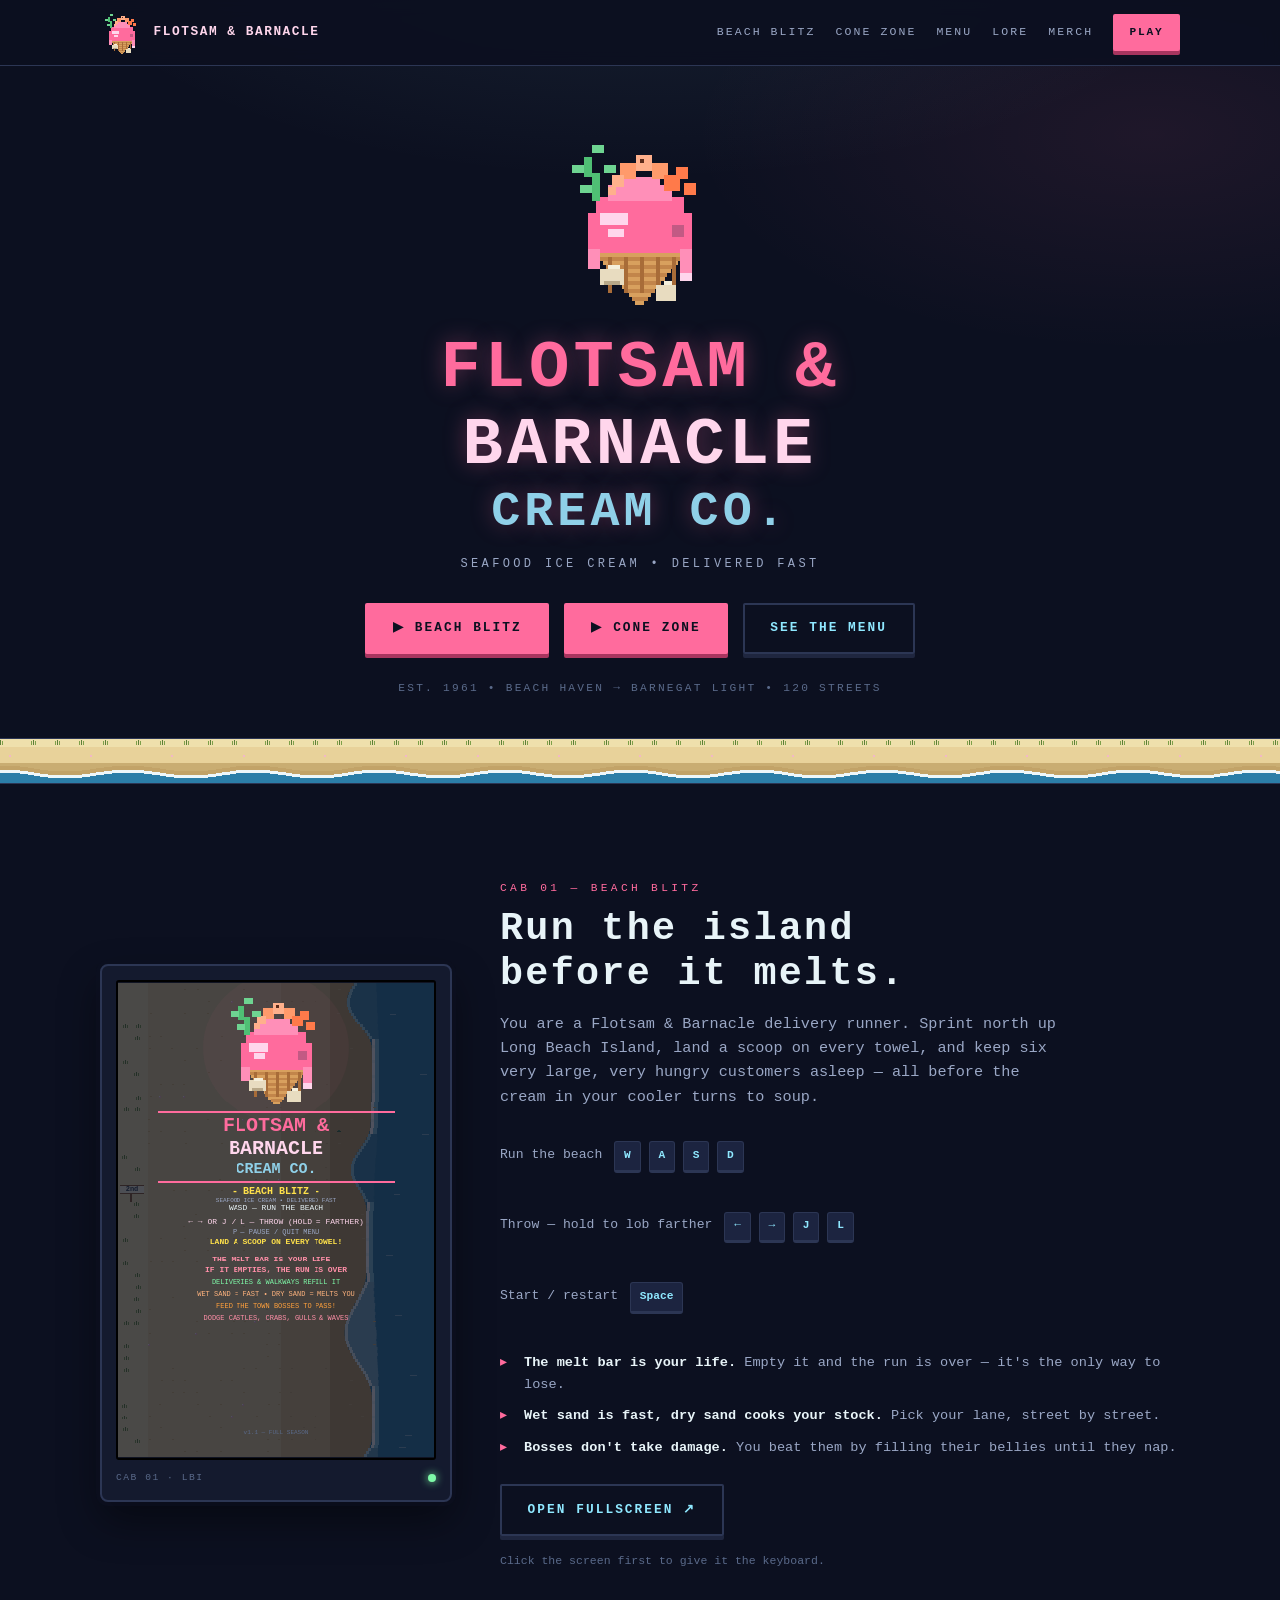
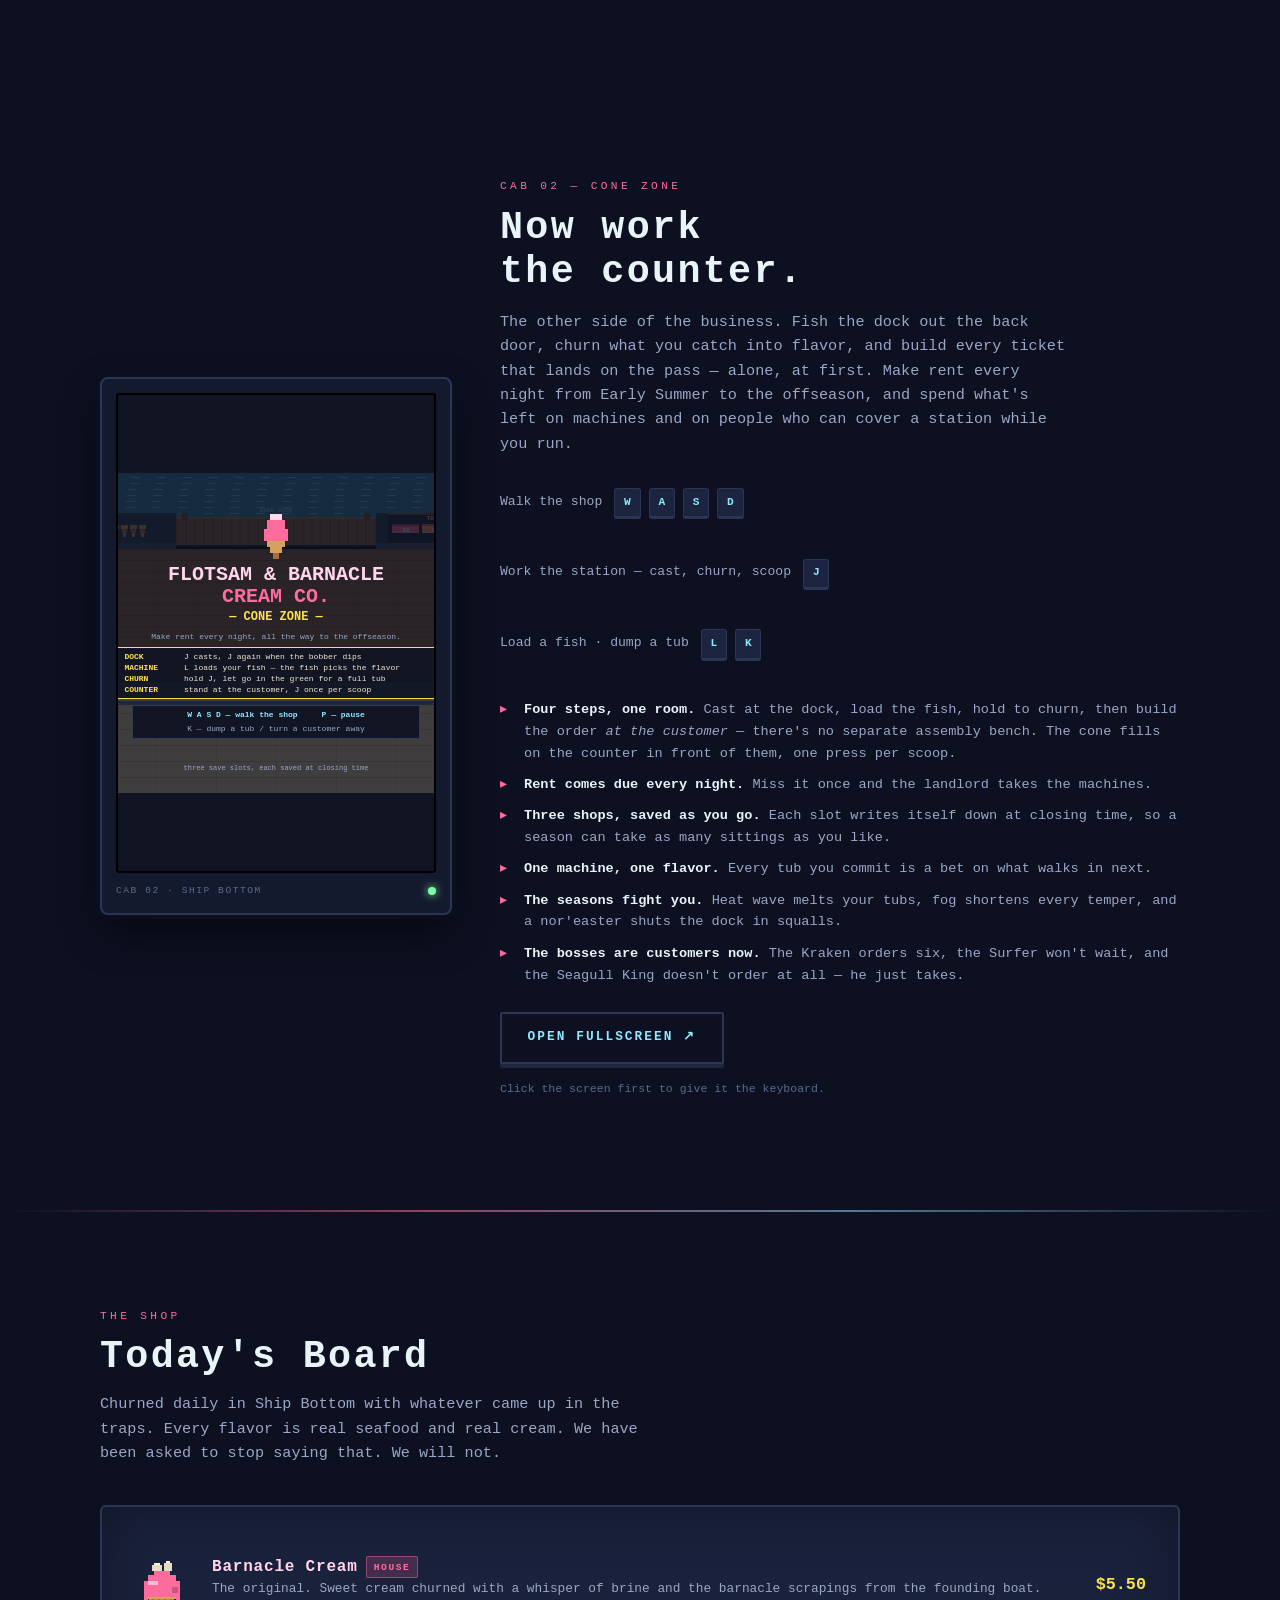
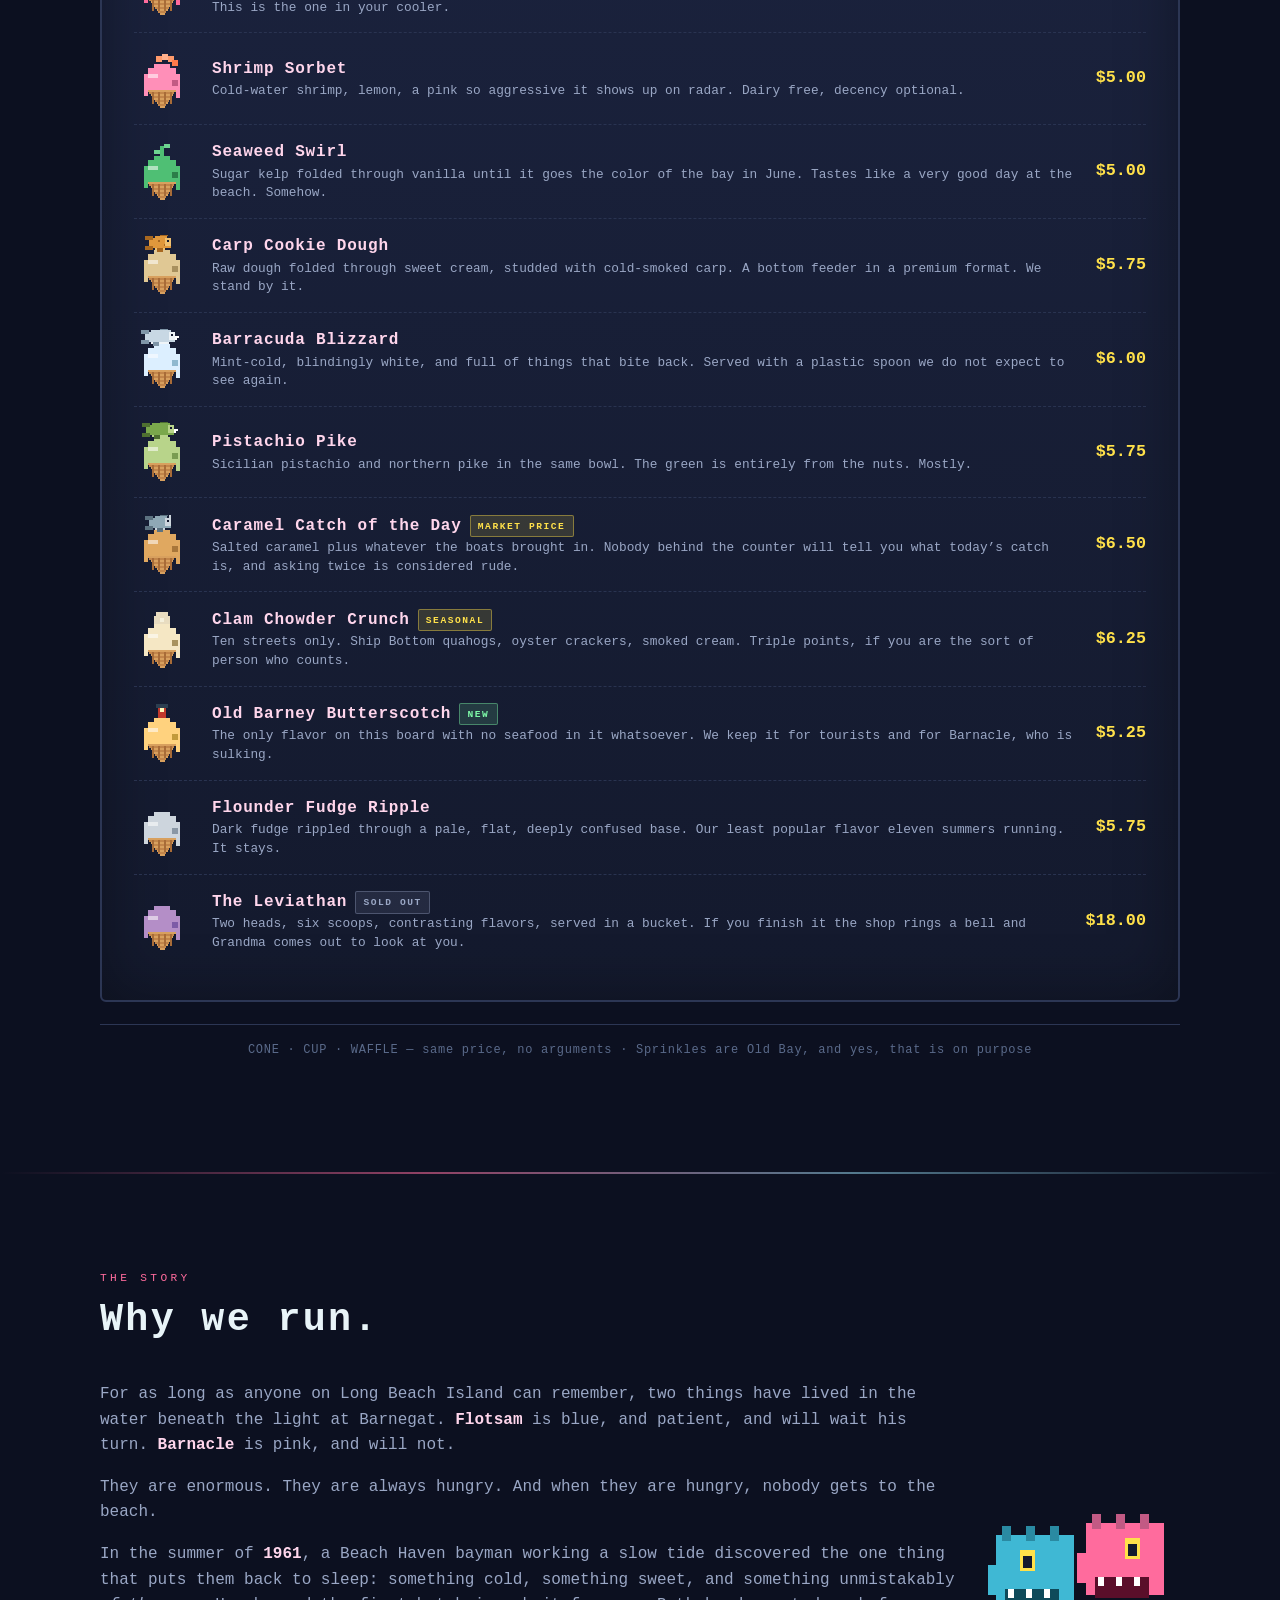
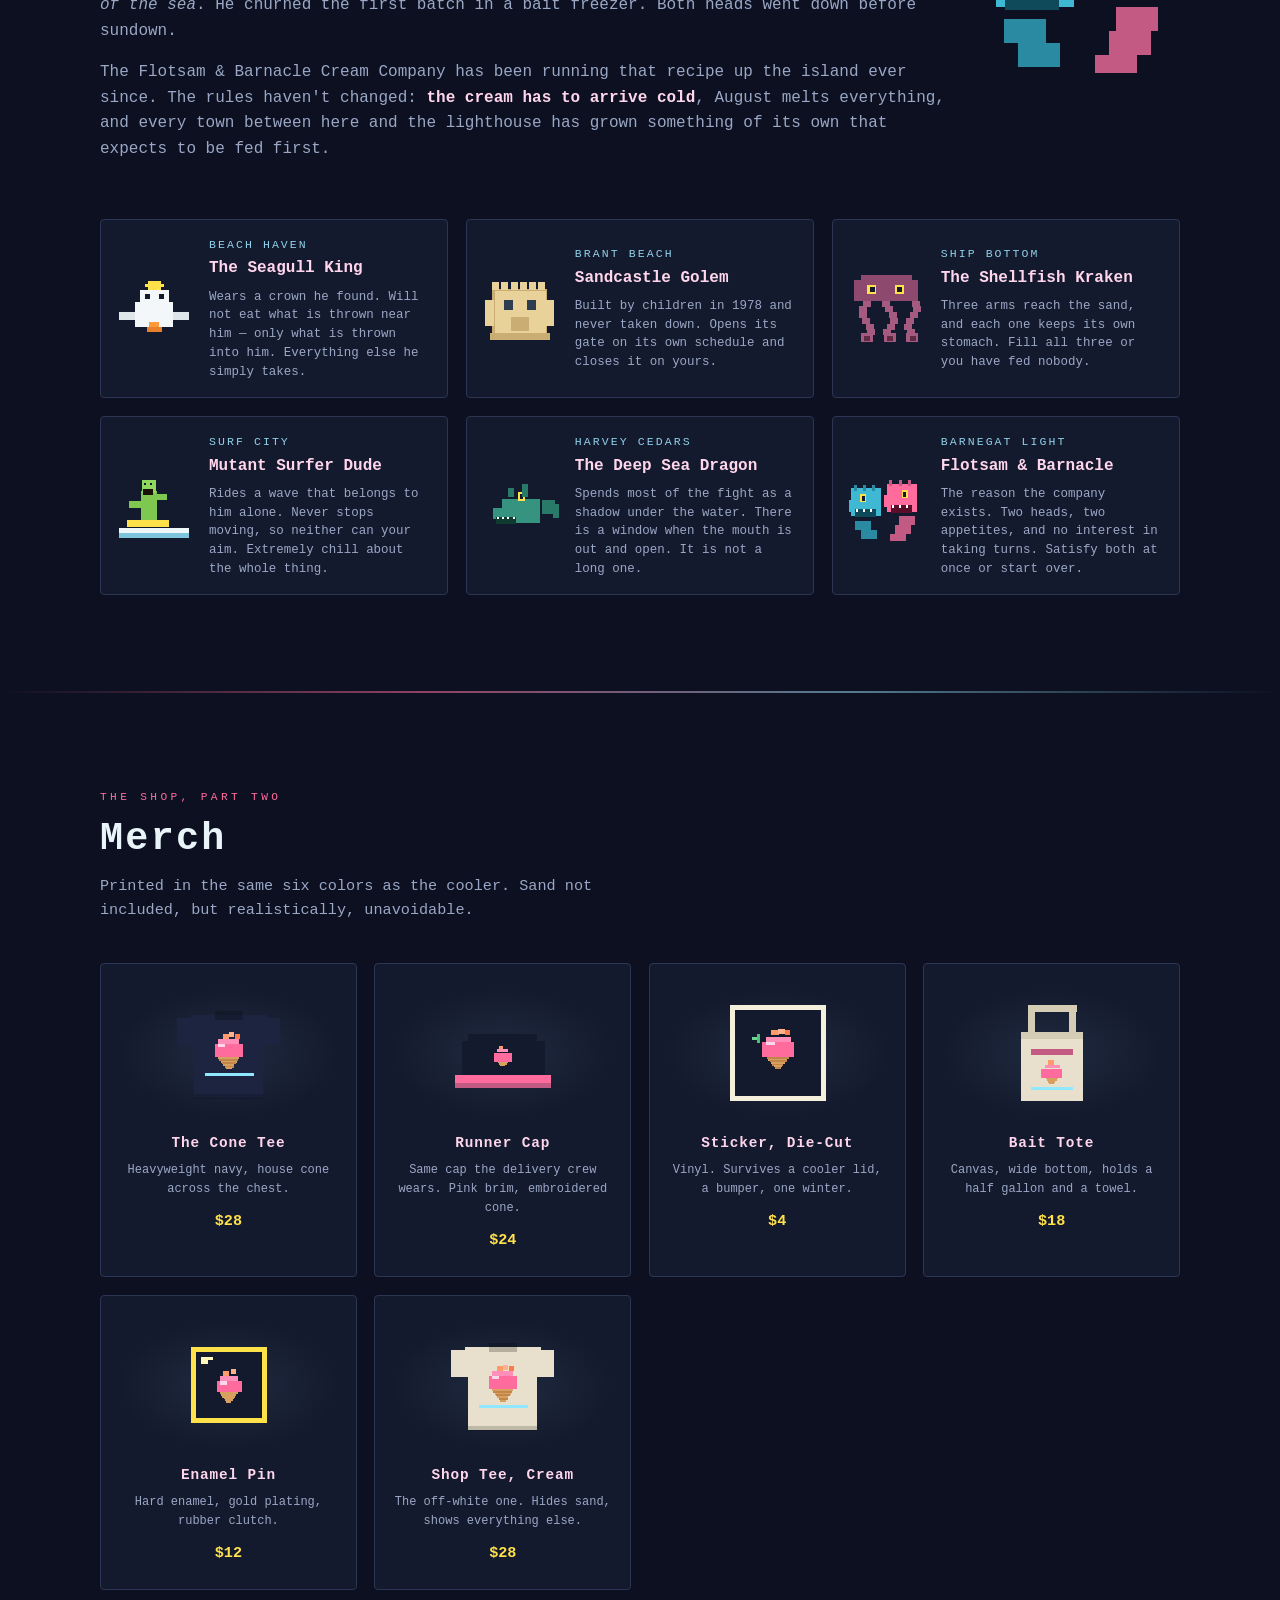
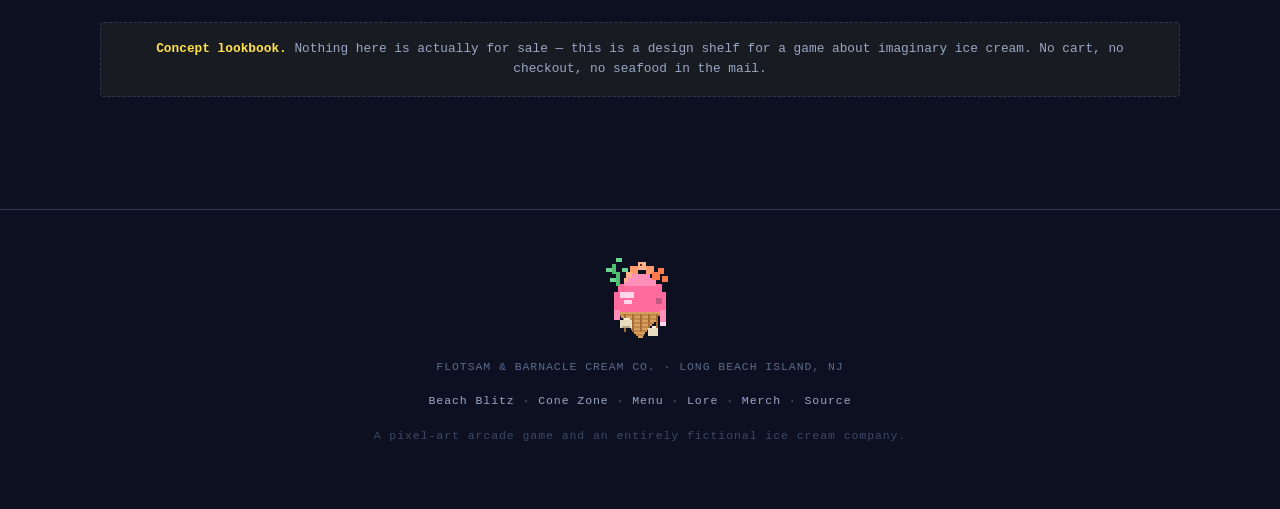
==== index.html @ 1d51418d "Give the shop three slots and let it save itself A run is only the things that survive the night — m" ====
<!DOCTYPE html>
<html lang="en">
<head>
<meta charset="UTF-8">
<meta name="viewport" content="width=device-width, initial-scale=1">
<title>Flotsam &amp; Barnacle Cream Co. — Seafood Ice Cream, Long Beach Island</title>
<meta name="description" content="Seafood ice cream, delivered fast up Long Beach Island. Play both games — Beach Blitz and Cone Zone — read the menu, meet the leviathan.">
<meta name="theme-color" content="#0c1020">
<link rel="stylesheet" href="assets/site.css">
<link rel="icon" href="data:image/svg+xml,<svg xmlns='http://www.w3.org/2000/svg' viewBox='0 0 16 16'><text y='14' font-size='14'>🍦</text></svg>">
</head>
<body>
<a class="skip" href="#main">Skip to content</a>

<!-- ============================================================== nav -->
<nav class="nav">
  <div class="wrap nav-in">
    <a class="nav-mark" href="#top">
      <span id="navMark"></span>
      <b>FLOTSAM &amp; BARNACLE</b>
    </a>
    <a class="nav-link hide-sm" href="#arcade">Beach Blitz</a>
    <a class="nav-link hide-sm" href="#shopgame">Cone Zone</a>
    <a class="nav-link hide-sm" href="#menu">Menu</a>
    <a class="nav-link hide-sm" href="#lore">Lore</a>
    <a class="nav-link hide-sm" href="#merch">Merch</a>
    <a class="btn" href="game.html">Play</a>
  </div>
</nav>

<main id="main">
<span id="top"></span>

<!-- ============================================================= hero -->
<header class="hero wrap">
  <div class="hero-logo"><span id="heroLogo"></span></div>
  <h1>
    <span class="l1">FLOTSAM &amp;</span>
    <span class="l2">BARNACLE</span>
    <span class="l3">CREAM CO.</span>
  </h1>
  <p class="hero-tag">Seafood Ice Cream • Delivered Fast</p>
  <div class="hero-cta">
    <a class="btn" href="game.html">▶ Beach Blitz</a>
    <a class="btn" href="shop.html">▶ Cone Zone</a>
    <a class="btn btn-ghost" href="#menu">See the menu</a>
  </div>
  <p class="hero-since">EST. 1961 • BEACH HAVEN → BARNEGAT LIGHT • 120 STREETS</p>
</header>

<div class="strip"><span id="stripTop"></span></div>

<!-- =========================================================== arcade -->
<section id="arcade">
  <div class="wrap arcade">
    <div class="cab">
      <div class="cab-screen">
        <iframe src="game.html" title="Beach Blitz — a playable Flotsam &amp; Barnacle Cream Co. game"
                loading="lazy" allow="autoplay"></iframe>
      </div>
      <div class="cab-foot"><span>CAB 01 · LBI</span><span class="cab-dot"></span></div>
    </div>

    <div>
      <p class="eyebrow">Cab 01 — Beach Blitz</p>
      <h2>Run the island<br>before it melts.</h2>
      <p class="lede" style="margin-top:1rem">
        You are a Flotsam &amp; Barnacle delivery runner. Sprint north up Long Beach Island,
        land a scoop on every towel, and keep six very large, very hungry customers asleep —
        all before the cream in your cooler turns to soup.
      </p>

      <div style="margin-top:1.6rem">
        <div class="ctrl-row"><span>Run the beach</span>
          <span class="keycaps"><kbd>W</kbd><kbd>A</kbd><kbd>S</kbd><kbd>D</kbd></span></div>
        <div class="ctrl-row"><span>Throw — hold to lob farther</span>
          <span class="keycaps"><kbd>←</kbd><kbd>→</kbd><kbd>J</kbd><kbd>L</kbd></span></div>
        <div class="ctrl-row"><span>Start / restart</span>
          <span class="keycaps"><kbd>Space</kbd></span></div>
      </div>

      <ul class="rules">
        <li><b>The melt bar is your life.</b> Empty it and the run is over — it's the only way to lose.</li>
        <li><b>Wet sand is fast, dry sand cooks your stock.</b> Pick your lane, street by street.</li>
        <li><b>Bosses don't take damage.</b> You beat them by filling their bellies until they nap.</li>
      </ul>

      <p style="margin-top:1.6rem">
        <a class="btn btn-ghost" href="game.html">Open fullscreen ↗</a>
      </p>
      <p style="color:var(--dim);font-size:0.72rem;margin-top:0.8rem">
        Click the screen first to give it the keyboard.
      </p>
    </div>
  </div>
</section>

<!-- ======================================================== the shop game -->
<section id="shopgame">
  <div class="wrap arcade">
    <div class="cab">
      <div class="cab-screen">
        <iframe src="shop.html" title="Cone Zone — a playable Flotsam &amp; Barnacle Cream Co. game"
                loading="lazy" allow="autoplay"></iframe>
      </div>
      <div class="cab-foot"><span>CAB 02 · SHIP BOTTOM</span><span class="cab-dot"></span></div>
    </div>

    <div>
      <p class="eyebrow">Cab 02 — Cone Zone</p>
      <h2>Now work<br>the counter.</h2>
      <p class="lede" style="margin-top:1rem">
        The other side of the business. Fish the dock out the back door, churn what you catch
        into flavor, and build every ticket that lands on the pass — alone, at first. Make rent
        every night from Early Summer to the offseason, and spend what's left on machines and
        on people who can cover a station while you run.
      </p>

      <div style="margin-top:1.6rem">
        <div class="ctrl-row"><span>Walk the shop</span>
          <span class="keycaps"><kbd>W</kbd><kbd>A</kbd><kbd>S</kbd><kbd>D</kbd></span></div>
        <div class="ctrl-row"><span>Work the station — cast, churn, scoop</span>
          <span class="keycaps"><kbd>J</kbd></span></div>
        <div class="ctrl-row"><span>Load a fish · dump a tub</span>
          <span class="keycaps"><kbd>L</kbd><kbd>K</kbd></span></div>
      </div>

      <ul class="rules">
        <li><b>Four steps, one room.</b> Cast at the dock, load the fish, hold to churn, then build
            the order <em>at the customer</em> — there's no separate assembly bench. The cone fills
            on the counter in front of them, one press per scoop.</li>
        <li><b>Rent comes due every night.</b> Miss it once and the landlord takes the machines.</li>
        <li><b>Three shops, saved as you go.</b> Each slot writes itself down at closing time,
            so a season can take as many sittings as you like.</li>
        <li><b>One machine, one flavor.</b> Every tub you commit is a bet on what walks in next.</li>
        <li><b>The seasons fight you.</b> Heat wave melts your tubs, fog shortens every temper,
            and a nor'easter shuts the dock in squalls.</li>
        <li><b>The bosses are customers now.</b> The Kraken orders six, the Surfer won't wait,
            and the Seagull King doesn't order at all — he just takes.</li>
      </ul>

      <p style="margin-top:1.6rem">
        <a class="btn btn-ghost" href="shop.html">Open fullscreen ↗</a>
      </p>
      <p style="color:var(--dim);font-size:0.72rem;margin-top:0.8rem">
        Click the screen first to give it the keyboard.
      </p>
    </div>
  </div>
</section>

<hr class="rule">

<!-- ============================================================= menu -->
<section id="menu">
  <div class="wrap">
    <div class="section-head">
      <p class="eyebrow">The Shop</p>
      <h2>Today's Board</h2>
      <p class="lede" style="margin-top:0.8rem">
        Churned daily in Ship Bottom with whatever came up in the traps. Every flavor is real
        seafood and real cream. We have been asked to stop saying that. We will not.
      </p>
    </div>

    <div class="menu-board" id="menuBoard"></div>

    <p class="menu-note">
      CONE · CUP · WAFFLE — same price, no arguments · Sprinkles are Old Bay, and yes, that is on purpose
    </p>
  </div>
</section>

<hr class="rule">

<!-- ============================================================= lore -->
<section id="lore">
  <div class="wrap">
    <div class="section-head">
      <p class="eyebrow">The Story</p>
      <h2>Why we run.</h2>
    </div>

    <div class="lore-lead">
      <div class="lore-body">
        <p>
          For as long as anyone on Long Beach Island can remember, two things have lived in the
          water beneath the light at Barnegat. <strong>Flotsam</strong> is blue, and patient, and
          will wait his turn. <strong>Barnacle</strong> is pink, and will not.
        </p>
        <p>
          They are enormous. They are always hungry. And when they are hungry, nobody gets to
          the beach.
        </p>
        <p>
          In the summer of <strong>1961</strong>, a Beach Haven bayman working a slow tide
          discovered the one thing that puts them back to sleep: something cold, something sweet,
          and something unmistakably <em>of the sea</em>. He churned the first batch in a bait
          freezer. Both heads went down before sundown.
        </p>
        <p>
          The Flotsam &amp; Barnacle Cream Company has been running that recipe up the island
          ever since. The rules haven't changed: <strong>the cream has to arrive cold</strong>,
          August melts everything, and every town between here and the lighthouse has grown
          something of its own that expects to be fed first.
        </p>
      </div>
      <div class="lore-art"><span id="loreTwins"></span></div>
    </div>

    <div class="towns grid g2" id="townGrid"></div>
  </div>
</section>

<hr class="rule">

<!-- ============================================================ merch -->
<section id="merch">
  <div class="wrap">
    <div class="section-head">
      <p class="eyebrow">The Shop, Part Two</p>
      <h2>Merch</h2>
      <p class="lede" style="margin-top:0.8rem">
        Printed in the same six colors as the cooler. Sand not included, but realistically,
        unavoidable.
      </p>
    </div>

    <div class="grid g3" id="merchGrid"></div>

    <p class="notice">
      <b>Concept lookbook.</b> Nothing here is actually for sale — this is a design shelf for a
      game about imaginary ice cream. No cart, no checkout, no seafood in the mail.
    </p>
  </div>
</section>

</main>

<!-- =========================================================== footer -->
<footer class="foot">
  <div class="wrap">
    <span id="footLogo"></span>
    <p>FLOTSAM &amp; BARNACLE CREAM CO. · LONG BEACH ISLAND, NJ</p>
    <p style="margin-top:0.5rem">
      <a href="game.html">Beach Blitz</a> ·
      <a href="shop.html">Cone Zone</a> ·
      <a href="#menu">Menu</a> ·
      <a href="#lore">Lore</a> ·
      <a href="#merch">Merch</a> ·
      <a href="https://github.com/ssmoke21/flotsam-and-barnacle-cream-co">Source</a>
    </p>
    <p style="margin-top:0.9rem;color:#3d4a68">
      A pixel-art arcade game and an entirely fictional ice cream company.
    </p>
  </div>
</footer>

<script src="assets/sprites.js"></script>
<script>
'use strict';
const S = window.FBSprites, PAL = S.PAL;
const mount = (id) => document.getElementById(id);

/* ------------------------------------------------------------- brand art */
S.pixelCanvas(mount('heroLogo'), 44, 46, 4, S.drawLogo, true);
S.pixelCanvas(mount('navMark'), 44, 46, 1, S.drawLogo, false);
S.pixelCanvas(mount('footLogo'), 44, 46, 2, S.drawLogo, false);
S.pixelCanvas(mount('loreTwins'), 64, 62, 3, S.drawTwins, true);

/* beach band under the hero — redrawn wide so it spans the viewport */
(function beachStrip() {
  const host = mount('stripTop');
  const c = document.createElement('canvas');
  c.height = 44; c.style.height = '44px'; c.style.imageRendering = 'pixelated';
  host.appendChild(c);
  const ctx = c.getContext('2d');
  const P = (x, y, w, h, col) => { ctx.fillStyle = col; ctx.fillRect(x | 0, y | 0, Math.max(1, w | 0), Math.max(1, h | 0)); };
  function paint(t) {
    const w = Math.max(320, host.parentElement.clientWidth);
    if (c.width !== w) { c.width = w; c.style.width = w + 'px'; ctx.imageSmoothingEnabled = false; }
    // horizon of sand with the surf rolling along the bottom
    P(0, 0, w, 44, PAL.sandLt);
    P(0, 8, w, 36, PAL.sand);
    P(0, 24, w, 20, PAL.sandDk);
    for (let x = 0; x < w; x += 2) {
      const sy = 30 + Math.sin(x * 0.05 + t * 1.6) * 3;
      P(x, sy, 2, 44 - sy, '#c2a368');
      P(x, sy + 4, 2, 3, PAL.foam);
      P(x, sy + 7, 2, 44, PAL.sea);
    }
    for (let i = 0; i < w / 26; i++) {          // dune grass + shells
      const gx = i * 26 + ((i * 7) % 9);
      P(gx, 1, 1, 5, '#5d7f38'); P(gx - 2, 2, 1, 4, '#7ea04a'); P(gx + 2, 2, 1, 4, '#7ea04a');
      if (i % 3 === 0) P(gx + 9, 16, 2, 2, '#f2b8c6');
    }
  }
  paint(0);                                    // always show one frame
  const still = window.matchMedia && window.matchMedia('(prefers-reduced-motion: reduce)').matches;
  if (!still) {
    const loop = (ms) => { paint(ms / 1000); requestAnimationFrame(loop); };
    requestAnimationFrame(loop);
  }
  addEventListener('resize', () => paint(0), { passive: true });
})();

/* ------------------------------------------------------------------ menu */
const MENU = [
  { name: 'Barnacle Cream', price: '$5.50', tag: ['tag-house', 'House'],
    color: PAL.cream, dark: PAL.creamDk, garnish: 'barnacle',
    desc: 'The original. Sweet cream churned with a whisper of brine and the barnacle scrapings from the founding boat. This is the one in your cooler.' },
  { name: 'Shrimp Sorbet', price: '$5.00', tag: null,
    color: '#ff8fb8', dark: '#c25a84', garnish: 'shrimp',
    desc: 'Cold-water shrimp, lemon, a pink so aggressive it shows up on radar. Dairy free, decency optional.' },
  { name: 'Seaweed Swirl', price: '$5.00', tag: null,
    color: '#4fbf74', dark: '#2c7d49', garnish: 'weed',
    desc: 'Sugar kelp folded through vanilla until it goes the color of the bay in June. Tastes like a very good day at the beach. Somehow.' },
  { name: 'Carp Cookie Dough', price: '$5.75', tag: null,
    color: '#e0c894', dark: '#a8905e', garnish: 'carp',
    desc: 'Raw dough folded through sweet cream, studded with cold-smoked carp. A bottom feeder in a premium format. We stand by it.' },
  { name: 'Barracuda Blizzard', price: '$6.00', tag: null,
    color: '#dcefff', dark: '#8fb8cf', garnish: 'barracuda',
    desc: 'Mint-cold, blindingly white, and full of things that bite back. Served with a plastic spoon we do not expect to see again.' },
  { name: 'Pistachio Pike', price: '$5.75', tag: null,
    color: '#b8d48a', dark: '#7a9c52', garnish: 'pike',
    desc: 'Sicilian pistachio and northern pike in the same bowl. The green is entirely from the nuts. Mostly.' },
  { name: 'Caramel Catch of the Day', price: '$6.50', tag: ['tag-season', 'Market price'],
    color: '#e0a860', dark: '#a8763a', garnish: 'catch',
    desc: 'Salted caramel plus whatever the boats brought in. Nobody behind the counter will tell you what today’s catch is, and asking twice is considered rude.' },
  { name: 'Clam Chowder Crunch', price: '$6.25', tag: ['tag-season', 'Seasonal'],
    color: '#f5e7c4', dark: '#a8925e', garnish: 'clam',
    desc: 'Ten streets only. Ship Bottom quahogs, oyster crackers, smoked cream. Triple points, if you are the sort of person who counts.' },
  { name: 'Old Barney Butterscotch', price: '$5.25', tag: ['tag-new', 'New'],
    color: '#ffd27e', dark: '#c29a3c', garnish: 'light',
    desc: 'The only flavor on this board with no seafood in it whatsoever. We keep it for tourists and for Barnacle, who is sulking.' },
  { name: 'Flounder Fudge Ripple', price: '$5.75', tag: null,
    color: '#cdd5dd', dark: '#8a97a5', garnish: null,
    desc: 'Dark fudge rippled through a pale, flat, deeply confused base. Our least popular flavor eleven summers running. It stays.' },
  { name: 'The Leviathan', price: '$18.00', tag: ['tag-sold', 'Sold out'],
    color: '#b48ec7', dark: '#7d5ba6', garnish: null,
    desc: 'Two heads, six scoops, contrasting flavors, served in a bucket. If you finish it the shop rings a bell and Grandma comes out to look at you.' },
];

const board = mount('menuBoard');
MENU.forEach((m) => {
  const row = document.createElement('div');
  row.className = 'menu-row';

  const art = document.createElement('div');
  row.appendChild(art);
  S.pixelCanvas(art, 28, 30, 2, S.scoopSprite(m.color, m.dark, m.garnish), true);

  const copy = document.createElement('div');
  const nm = document.createElement('div');
  nm.className = 'menu-name';
  nm.textContent = m.name;
  if (m.tag) {
    const t = document.createElement('span');
    t.className = 'tag ' + m.tag[0];
    t.textContent = m.tag[1];
    nm.appendChild(t);
  }
  const d = document.createElement('div');
  d.className = 'menu-desc';
  d.textContent = m.desc;
  copy.append(nm, d);
  row.appendChild(copy);

  const price = document.createElement('div');
  price.className = 'menu-price';
  price.textContent = m.price;
  row.appendChild(price);

  board.appendChild(row);
});

/* ------------------------------------------------------------------ lore */
const TOWNS = [
  { town: 'Beach Haven', boss: 'The Seagull King', draw: S.drawSeagullKing, w: 64, h: 48,
    note: 'Wears a crown he found. Will not eat what is thrown near him — only what is thrown into him. Everything else he simply takes.' },
  { town: 'Brant Beach', boss: 'Sandcastle Golem', draw: S.drawGolem, w: 64, h: 58,
    note: 'Built by children in 1978 and never taken down. Opens its gate on its own schedule and closes it on yours.' },
  { town: 'Ship Bottom', boss: 'The Shellfish Kraken', draw: S.drawKraken, w: 64, h: 62,
    note: 'Three arms reach the sand, and each one keeps its own stomach. Fill all three or you have fed nobody.' },
  { town: 'Surf City', boss: 'Mutant Surfer Dude', draw: S.drawSurfer, w: 64, h: 56,
    note: 'Rides a wave that belongs to him alone. Never stops moving, so neither can your aim. Extremely chill about the whole thing.' },
  { town: 'Harvey Cedars', boss: 'The Deep Sea Dragon', draw: S.drawDragon, w: 68, h: 48,
    note: 'Spends most of the fight as a shadow under the water. There is a window when the mouth is out and open. It is not a long one.' },
  { town: 'Barnegat Light', boss: 'Flotsam &amp; Barnacle', draw: S.drawTwins, w: 64, h: 62,
    note: 'The reason the company exists. Two heads, two appetites, and no interest in taking turns. Satisfy both at once or start over.' },
];

const townGrid = mount('townGrid');
TOWNS.forEach((tn) => {
  const el = document.createElement('div');
  el.className = 'town';
  const art = document.createElement('div');
  el.appendChild(art);
  S.pixelCanvas(art, tn.w, tn.h, 1.15, tn.draw, true);
  const copy = document.createElement('div');
  copy.innerHTML =
    '<div class="town-name">' + tn.town + '</div>' +
    '<div class="town-boss">' + tn.boss + '</div>' +
    '<div class="town-note">' + tn.note + '</div>';
  el.appendChild(copy);
  townGrid.appendChild(el);
});

/* ----------------------------------------------------------------- merch */
const MERCH = [
  { name: 'The Cone Tee', price: '$28', draw: S.teeSprite('#1c2440', S.drawTeeClassic), w: 64, h: 60,
    desc: 'Heavyweight navy, house cone across the chest.' },
  { name: 'Runner Cap', price: '$24', draw: S.drawCap, w: 64, h: 50,
    desc: 'Same cap the delivery crew wears. Pink brim, embroidered cone.' },
  { name: 'Sticker, Die-Cut', price: '$4', draw: S.drawSticker, w: 64, h: 64,
    desc: 'Vinyl. Survives a cooler lid, a bumper, one winter.' },
  { name: 'Bait Tote', price: '$18', draw: S.drawTote, w: 64, h: 64,
    desc: 'Canvas, wide bottom, holds a half gallon and a towel.' },
  { name: 'Enamel Pin', price: '$12', draw: S.drawPin, w: 64, h: 64,
    desc: 'Hard enamel, gold plating, rubber clutch.' },
  { name: 'Shop Tee, Cream', price: '$28', draw: S.teeSprite('#e8e0cc', S.drawTeeClassic), w: 64, h: 60,
    desc: 'The off-white one. Hides sand, shows everything else.' },
];

const merchGrid = mount('merchGrid');
MERCH.forEach((m) => {
  const card = document.createElement('div');
  card.className = 'card card--hover merch-card';
  const art = document.createElement('div');
  art.className = 'merch-art';
  card.appendChild(art);
  S.pixelCanvas(art, m.w, m.h, 1.7, m.draw, true);
  const meta = document.createElement('div');
  meta.innerHTML =
    '<div class="merch-name">' + m.name + '</div>' +
    '<div class="merch-desc">' + m.desc + '</div>' +
    '<div class="merch-price">' + m.price + '</div>';
  card.appendChild(meta);
  merchGrid.appendChild(card);
});
</script>
</body>
</html>
---- assets/site.css ----
/* =====================================================================
   Flotsam & Barnacle Cream Co. — storefront styles
   Palette and mood lifted straight from the game: night-navy, wet sand,
   neon cream pink and lighthouse gold.
   ===================================================================== */

:root {
  --ink:        #0c1020;
  --ink-2:      #141a2e;
  --ink-3:      #1c2440;
  --line:       #2c3654;
  --cream:      #ff6b9d;
  --cream-lt:   #ffd6ec;
  --cyan:       #8fd0e8;
  --cyan-nt:    #8fe8ff;
  --gold:       #ffe14a;
  --sand:       #e8d29a;
  --sand-lt:    #efe0ac;
  --weed:       #7ef9a8;
  --text:       #e8f4f8;
  --muted:      #9aa7c5;
  --dim:        #5a6a8a;
  --mono: "Courier New", ui-monospace, SFMono-Regular, Menlo, monospace;
}

* { box-sizing: border-box; }

html { scroll-behavior: smooth; }

body {
  margin: 0;
  background: var(--ink);
  color: var(--text);
  font-family: var(--mono);
  font-size: 16px;
  line-height: 1.6;
  overflow-x: hidden;
  /* soft nighttime beach glow */
  background-image:
    radial-gradient(ellipse 80% 50% at 50% -10%, rgba(143,208,232,0.10), transparent 60%),
    radial-gradient(ellipse 60% 40% at 90% 15%, rgba(255,107,157,0.08), transparent 60%);
  background-attachment: fixed;
}

img, canvas { display: block; max-width: 100%; }

/* ------------------------------------------------------------- typography */
h1, h2, h3, h4 { font-weight: 700; letter-spacing: 0.06em; line-height: 1.15; margin: 0; }
h2 { font-size: clamp(1.5rem, 4.5vw, 2.4rem); }
h3 { font-size: 1.05rem; letter-spacing: 0.1em; }
p { margin: 0 0 1rem; }
a { color: var(--cyan-nt); }

.eyebrow {
  font-size: 0.7rem; letter-spacing: 0.3em; text-transform: uppercase;
  color: var(--cream); margin-bottom: 0.6rem;
}
.lede { color: var(--muted); font-size: 0.95rem; max-width: 62ch; }

/* ------------------------------------------------------------------ layout */
.wrap { width: min(1080px, 92vw); margin-inline: auto; }
section { padding: clamp(3.5rem, 9vw, 6rem) 0; position: relative; }
.section-head { margin-bottom: 2.5rem; }

.rule {
  height: 2px; border: 0; margin: 0;
  background: linear-gradient(90deg, transparent, var(--cream), var(--cyan), transparent);
  opacity: 0.55;
}

/* ------------------------------------------------------------------- nav */
.nav {
  position: sticky; top: 0; z-index: 50;
  background: rgba(12,16,32,0.92);
  border-bottom: 1px solid var(--line);
  backdrop-filter: blur(8px);
}
.nav-in { display: flex; align-items: center; gap: 1.25rem; padding: 0.6rem 0; }
.nav-mark { display: flex; align-items: center; gap: 0.6rem; margin-right: auto; text-decoration: none; }
.nav-mark canvas { width: 30px; }
.nav-mark b { color: var(--cream-lt); font-size: 0.8rem; letter-spacing: 0.12em; }
.nav a.nav-link {
  color: var(--muted); text-decoration: none; font-size: 0.72rem;
  letter-spacing: 0.18em; text-transform: uppercase; white-space: nowrap;
}
.nav a.nav-link:hover, .nav a.nav-link:focus-visible { color: var(--cyan-nt); }
.nav .btn { padding: 0.45rem 0.9rem; font-size: 0.7rem; }
@media (max-width: 760px) {
  .nav-link.hide-sm { display: none; }
}

/* ----------------------------------------------------------------- buttons */
.btn {
  display: inline-block; cursor: pointer;
  font-family: var(--mono); font-weight: 700;
  font-size: 0.8rem; letter-spacing: 0.16em; text-transform: uppercase;
  padding: 0.85rem 1.6rem; text-decoration: none;
  color: var(--ink); background: var(--cream);
  border: 2px solid var(--cream); border-radius: 2px;
  box-shadow: 0 4px 0 #a8355f;
  transition: transform .08s ease, box-shadow .08s ease, background .15s ease;
}
.btn:hover { background: var(--cream-lt); border-color: var(--cream-lt); }
.btn:active { transform: translateY(4px); box-shadow: 0 0 0 #a8355f; }
.btn-ghost {
  color: var(--cyan-nt); background: transparent;
  border-color: var(--line); box-shadow: 0 4px 0 rgba(44,54,84,0.6);
}
.btn-ghost:hover { background: rgba(143,232,255,0.08); border-color: var(--cyan-nt); }

/* ------------------------------------------------------------------- hero */
.hero { padding-top: clamp(2rem, 6vw, 4rem); padding-bottom: 0; text-align: center; }
.hero-logo { display: flex; justify-content: center; }
.hero-logo canvas { width: clamp(120px, 26vw, 190px); }
.hero h1 {
  margin: 1rem 0 0.4rem;
  font-size: clamp(2.1rem, 8vw, 4.2rem);
  text-shadow: 0 0 22px rgba(255,107,157,0.35);
}
.hero h1 .l1 { color: var(--cream); display: block; }
.hero h1 .l2 { color: var(--cream-lt); display: block; }
.hero h1 .l3 { color: var(--cyan); display: block; font-size: 0.72em; }
.hero-tag {
  color: var(--muted); font-size: 0.75rem;
  letter-spacing: 0.28em; text-transform: uppercase; margin: 0.9rem 0 1.8rem;
}
.hero-cta { display: flex; gap: 0.9rem; justify-content: center; flex-wrap: wrap; }
.hero-since { margin-top: 1.6rem; color: var(--dim); font-size: 0.7rem; letter-spacing: 0.2em; }

/* the animated beach band that separates sections */
.strip { margin-top: 2.5rem; border-block: 1px solid var(--line); overflow: hidden; }
.strip canvas { width: 100%; max-width: none !important; height: 44px; }

/* ------------------------------------------------------------------ cards */
.grid { display: grid; gap: 1.1rem; }
.g2 { grid-template-columns: repeat(auto-fit, minmax(260px, 1fr)); }
.g3 { grid-template-columns: repeat(auto-fit, minmax(210px, 1fr)); }

.card {
  background: var(--ink-2);
  border: 1px solid var(--line);
  border-radius: 4px;
  padding: 1.25rem;
  position: relative;
}
.card--hover { transition: border-color .15s ease, transform .15s ease; }
.card--hover:hover { border-color: var(--cream); transform: translateY(-3px); }

/* ------------------------------------------------------------------- menu */
.menu-board {
  background:
    linear-gradient(180deg, rgba(28,36,64,0.9), rgba(20,26,46,0.95));
  border: 2px solid var(--line);
  border-radius: 6px;
  padding: clamp(1.2rem, 3vw, 2rem);
  box-shadow: inset 0 0 60px rgba(0,0,0,0.35);
}
.menu-row {
  display: grid;
  grid-template-columns: 62px 1fr auto;
  gap: 1rem; align-items: center;
  padding: 0.95rem 0;
  border-bottom: 1px dashed rgba(44,54,84,0.9);
}
.menu-row:last-child { border-bottom: 0; }
.menu-row canvas { width: 56px; }
.menu-name { color: var(--cream-lt); font-weight: 700; letter-spacing: 0.05em; }
.menu-desc { color: var(--muted); font-size: 0.8rem; line-height: 1.45; }
.menu-price { color: var(--gold); font-weight: 700; white-space: nowrap; font-size: 1.05rem; }

.tag {
  display: inline-block; font-size: 0.6rem; letter-spacing: 0.16em;
  text-transform: uppercase; padding: 0.15rem 0.45rem; border-radius: 2px;
  margin-left: 0.5rem; vertical-align: 1px;
}
.tag-house { background: rgba(255,107,157,0.18); color: var(--cream); border: 1px solid rgba(255,107,157,0.45); }
.tag-season { background: rgba(255,225,74,0.14); color: var(--gold); border: 1px solid rgba(255,225,74,0.4); }
.tag-sold { background: rgba(154,167,197,0.12); color: var(--muted); border: 1px solid rgba(154,167,197,0.35); }
.tag-new { background: rgba(126,249,168,0.14); color: var(--weed); border: 1px solid rgba(126,249,168,0.4); }

.menu-note {
  margin-top: 1.4rem; padding-top: 1rem; border-top: 1px solid var(--line);
  color: var(--dim); font-size: 0.75rem; text-align: center; letter-spacing: 0.06em;
}

/* ------------------------------------------------------------------- lore */
.lore-lead {
  display: grid; grid-template-columns: minmax(0,1fr) auto; gap: 2rem; align-items: center;
}
.lore-lead canvas { width: clamp(90px, 16vw, 130px); }
@media (max-width: 720px) {
  .lore-lead { grid-template-columns: 1fr; }
  .lore-lead .lore-art { display: flex; justify-content: center; }
}
.lore-body p { color: var(--muted); }
.lore-body strong { color: var(--cream-lt); font-weight: 700; }

.towns { margin-top: 2.5rem; }
.town {
  display: grid; grid-template-columns: 76px 1fr; gap: 1rem; align-items: center;
  padding: 1rem; border: 1px solid var(--line); border-radius: 4px;
  background: var(--ink-2);
}
.town canvas { width: 72px; }
.town-name { color: var(--cyan); font-size: 0.72rem; letter-spacing: 0.18em; text-transform: uppercase; }
.town-boss { color: var(--cream-lt); font-weight: 700; margin: 0.15rem 0 0.35rem; }
.town-note { color: var(--muted); font-size: 0.78rem; line-height: 1.5; }

/* ------------------------------------------------------------------ arcade */
.arcade {
  display: grid; grid-template-columns: auto minmax(0,1fr); gap: clamp(1.5rem, 4vw, 3rem);
  align-items: center;
}
@media (max-width: 860px) { .arcade { grid-template-columns: 1fr; } }

.cab {
  background: var(--ink-2); border: 2px solid var(--line); border-radius: 8px;
  padding: 14px; box-shadow: 0 0 0 4px rgba(12,16,32,0.6), 0 18px 40px rgba(0,0,0,0.45);
  justify-self: center;
}
.cab-screen {
  position: relative; width: 320px; max-width: 78vw; aspect-ratio: 320 / 480;
  background: #000; border: 2px solid #000; border-radius: 3px; overflow: hidden;
}
.cab-screen iframe { width: 100%; height: 100%; border: 0; display: block; }
.cab-foot {
  display: flex; align-items: center; justify-content: space-between;
  margin-top: 10px; font-size: 0.6rem; letter-spacing: 0.16em; color: var(--dim);
}
.cab-dot { width: 8px; height: 8px; border-radius: 50%; background: var(--weed); box-shadow: 0 0 8px var(--weed); }

.keycaps { display: flex; flex-wrap: wrap; gap: 0.5rem; margin: 0.4rem 0 1.2rem; }
kbd {
  font-family: var(--mono); font-size: 0.7rem; font-weight: 700;
  padding: 0.3rem 0.55rem; border-radius: 3px;
  background: var(--ink-3); color: var(--cyan-nt);
  border: 1px solid var(--line); border-bottom-width: 3px;
}
.ctrl-row { display: flex; align-items: baseline; gap: 0.75rem; margin-bottom: 0.85rem; flex-wrap: wrap; }
.ctrl-row span { color: var(--muted); font-size: 0.82rem; }

.rules { list-style: none; padding: 0; margin: 1.2rem 0 0; }
.rules li {
  padding-left: 1.5rem; position: relative; margin-bottom: 0.6rem;
  color: var(--muted); font-size: 0.85rem;
}
.rules li::before { content: "▸"; position: absolute; left: 0; color: var(--cream); }
.rules b { color: var(--text); }

/* ------------------------------------------------------------------- merch */
.merch-card { text-align: center; padding: 1.5rem 1rem; }
.merch-art {
  display: flex; justify-content: center; align-items: center;
  height: 130px; margin-bottom: 0.9rem;
  background: radial-gradient(ellipse at center, rgba(143,208,232,0.09), transparent 70%);
}
.merch-art canvas { width: 108px; }
.merch-name { color: var(--cream-lt); font-weight: 700; font-size: 0.9rem; letter-spacing: 0.06em; }
.merch-desc { color: var(--muted); font-size: 0.75rem; margin-top: 0.35rem; min-height: 2.6em; }
.merch-price { color: var(--gold); font-weight: 700; margin-top: 0.6rem; font-size: 0.95rem; }

.notice {
  margin-top: 2rem; padding: 1rem 1.25rem;
  border: 1px dashed var(--line); border-radius: 4px;
  background: rgba(255,225,74,0.05);
  color: var(--muted); font-size: 0.8rem; text-align: center;
}
.notice b { color: var(--gold); }

/* ------------------------------------------------------------------ footer */
.foot { border-top: 1px solid var(--line); padding: 2.5rem 0 3rem; text-align: center; }
.foot canvas { width: 54px; margin: 0 auto 1rem; }
.foot p { color: var(--dim); font-size: 0.72rem; letter-spacing: 0.08em; }
.foot a { color: var(--muted); text-decoration: none; }
.foot a:hover { color: var(--cyan-nt); }

/* --------------------------------------------------------------- a11y/misc */
:focus-visible { outline: 2px solid var(--cyan-nt); outline-offset: 3px; }
.skip {
  position: absolute; left: -9999px;
  background: var(--cream); color: var(--ink); padding: 0.6rem 1rem; z-index: 100;
}
.skip:focus { left: 1rem; top: 1rem; }

@media (prefers-reduced-motion: reduce) {
  html { scroll-behavior: auto; }
  * { animation-duration: 0.001ms !important; transition-duration: 0.001ms !important; }
}
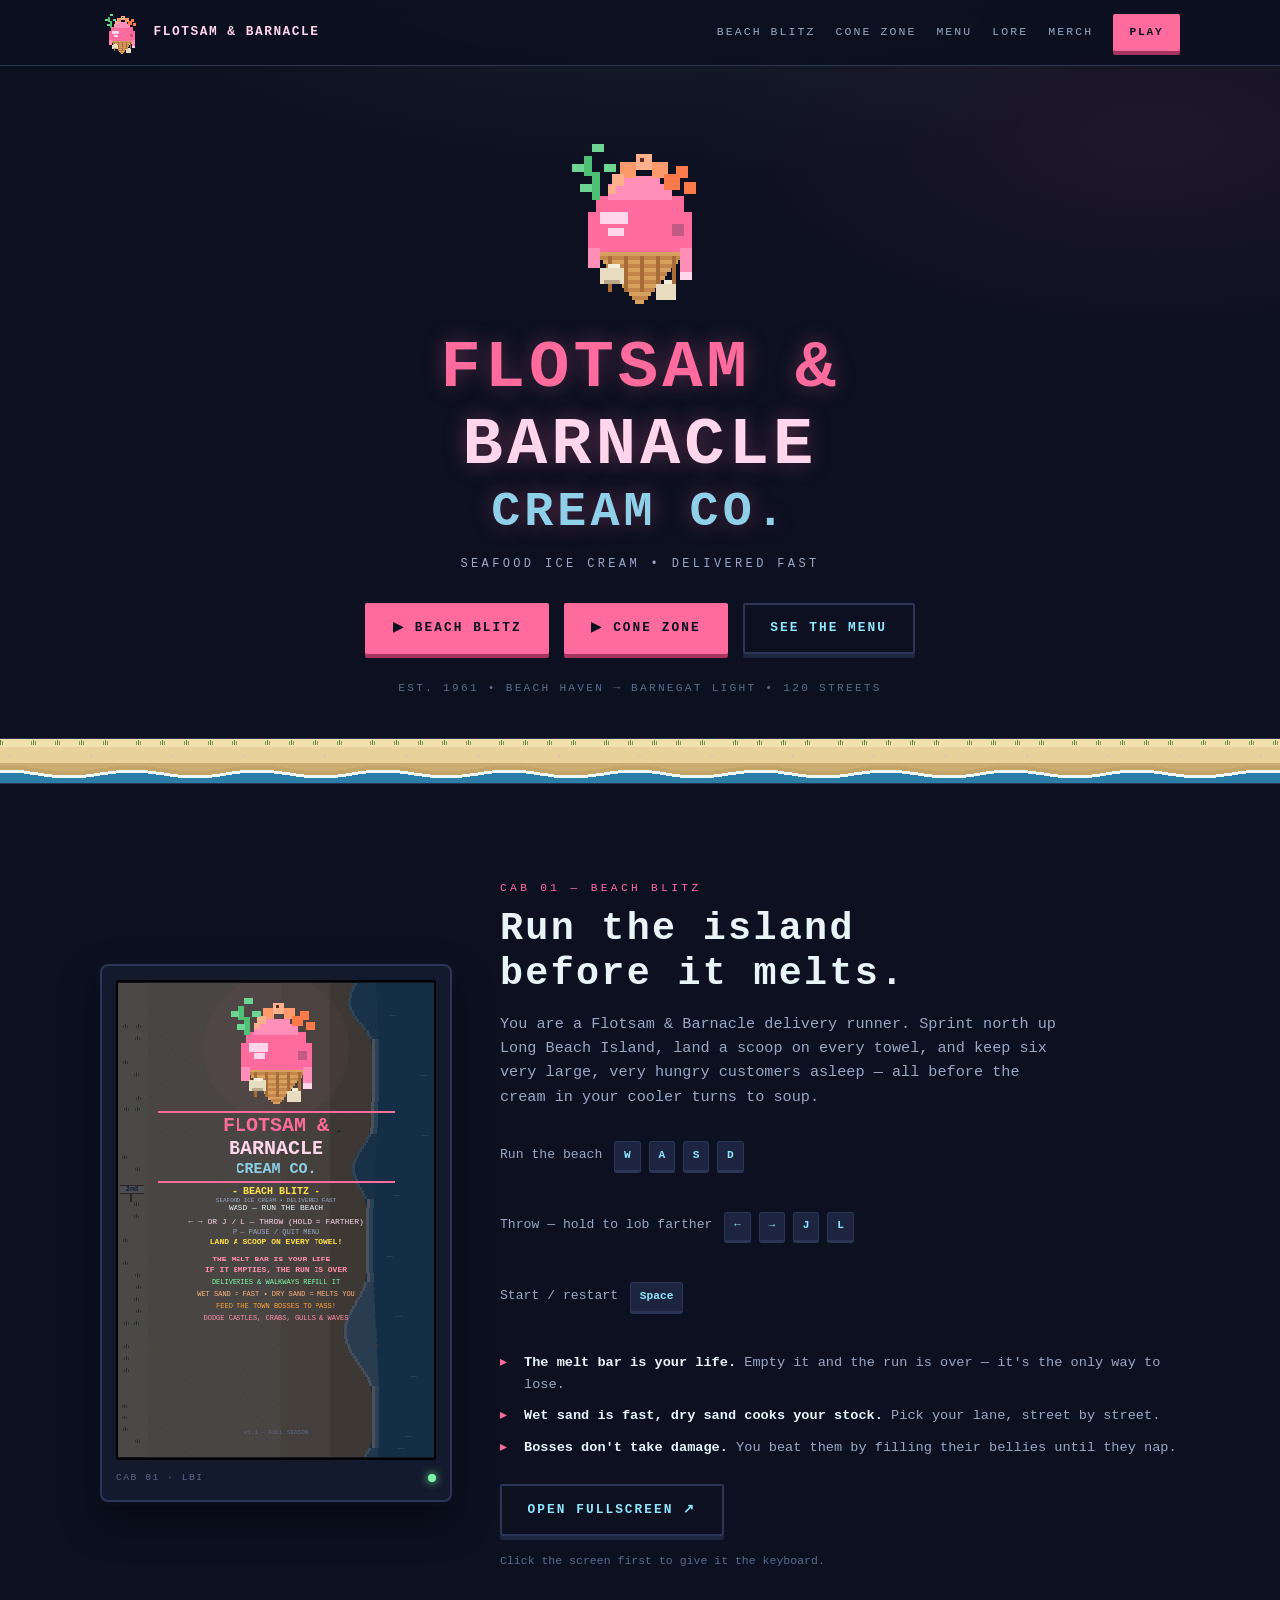
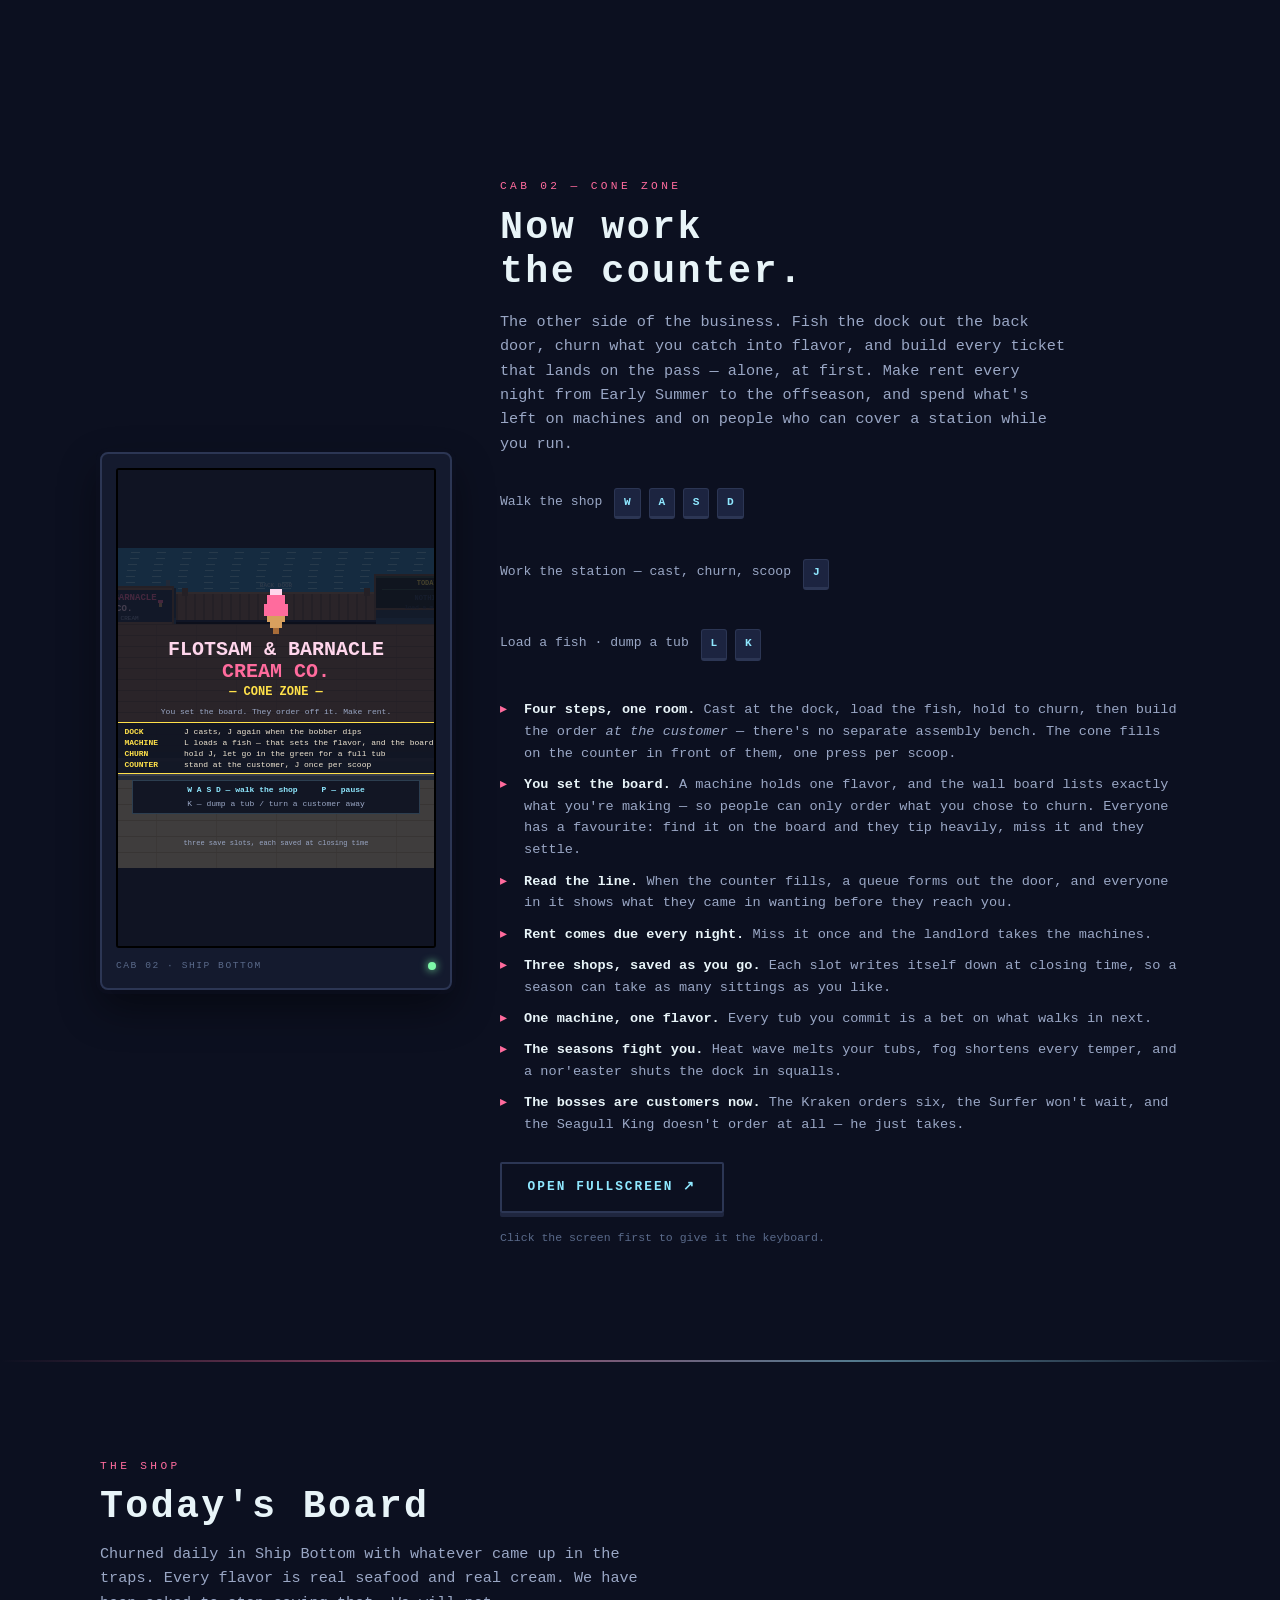
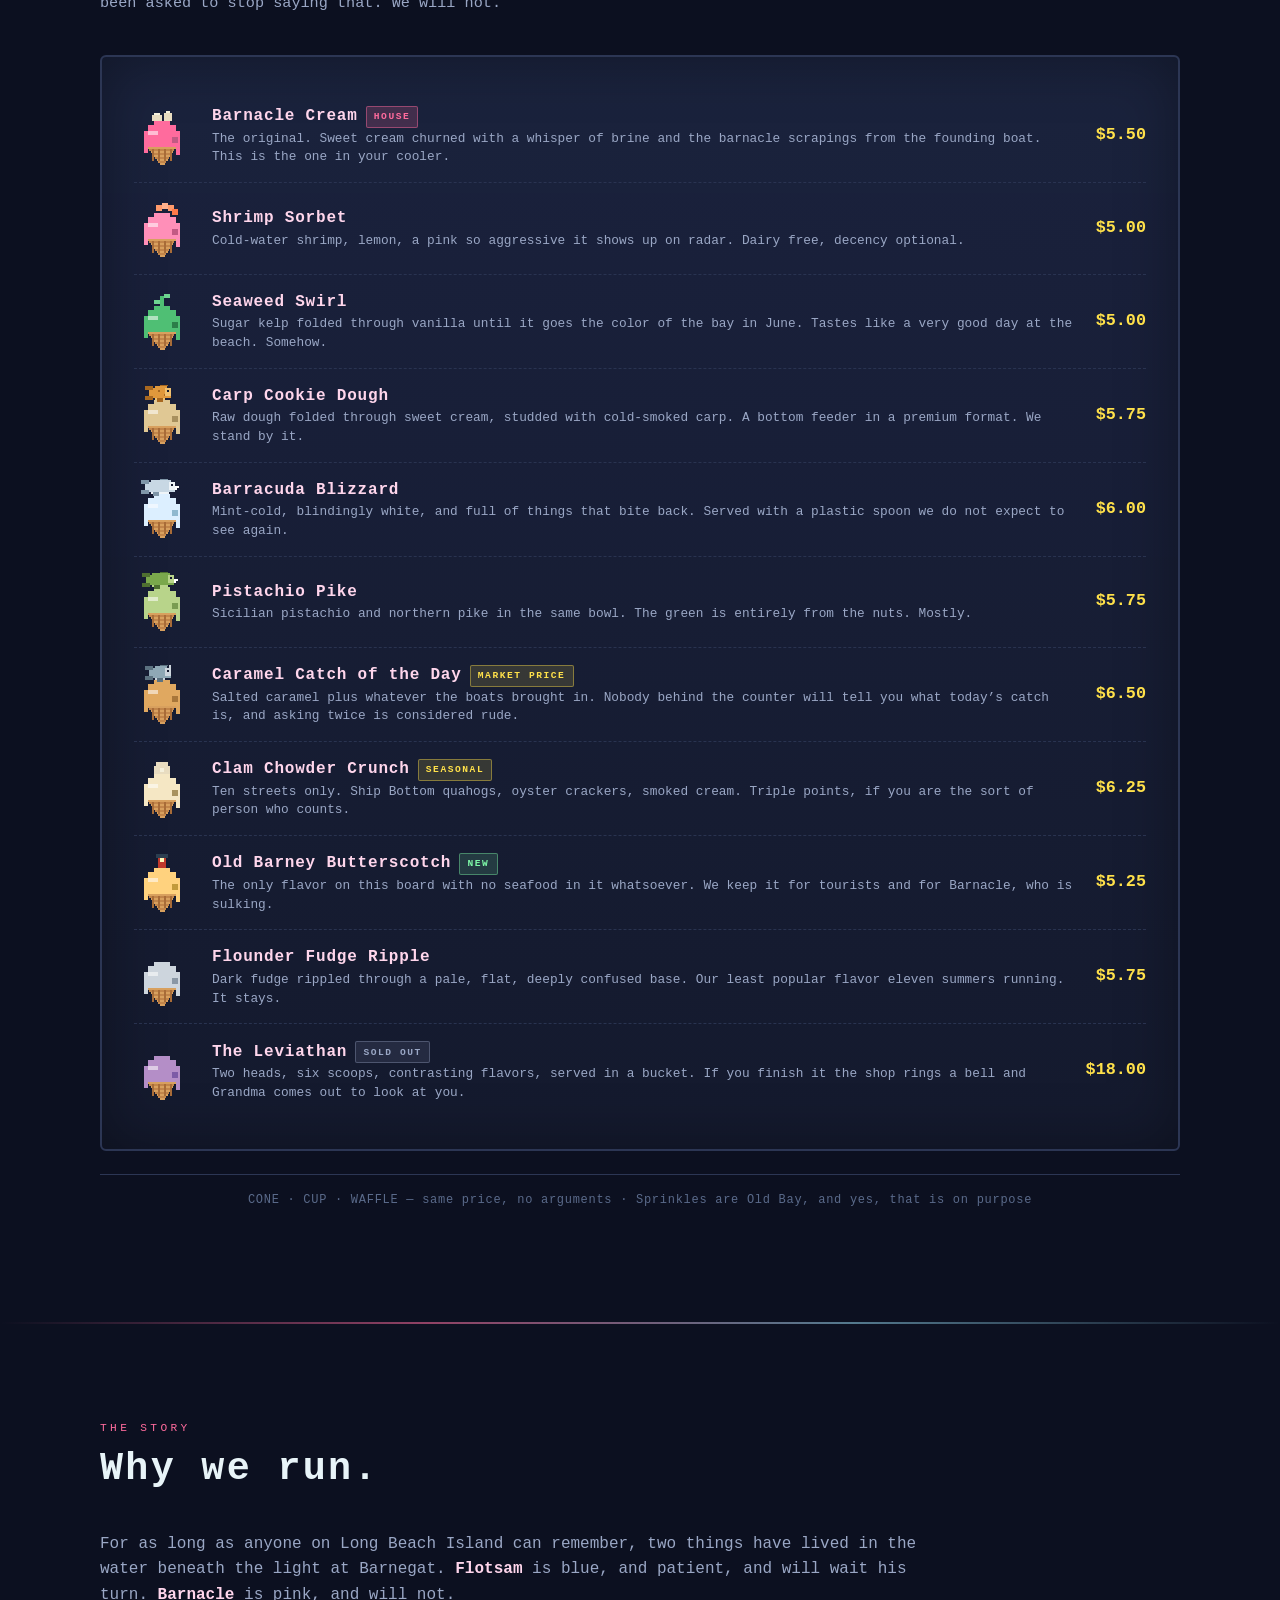
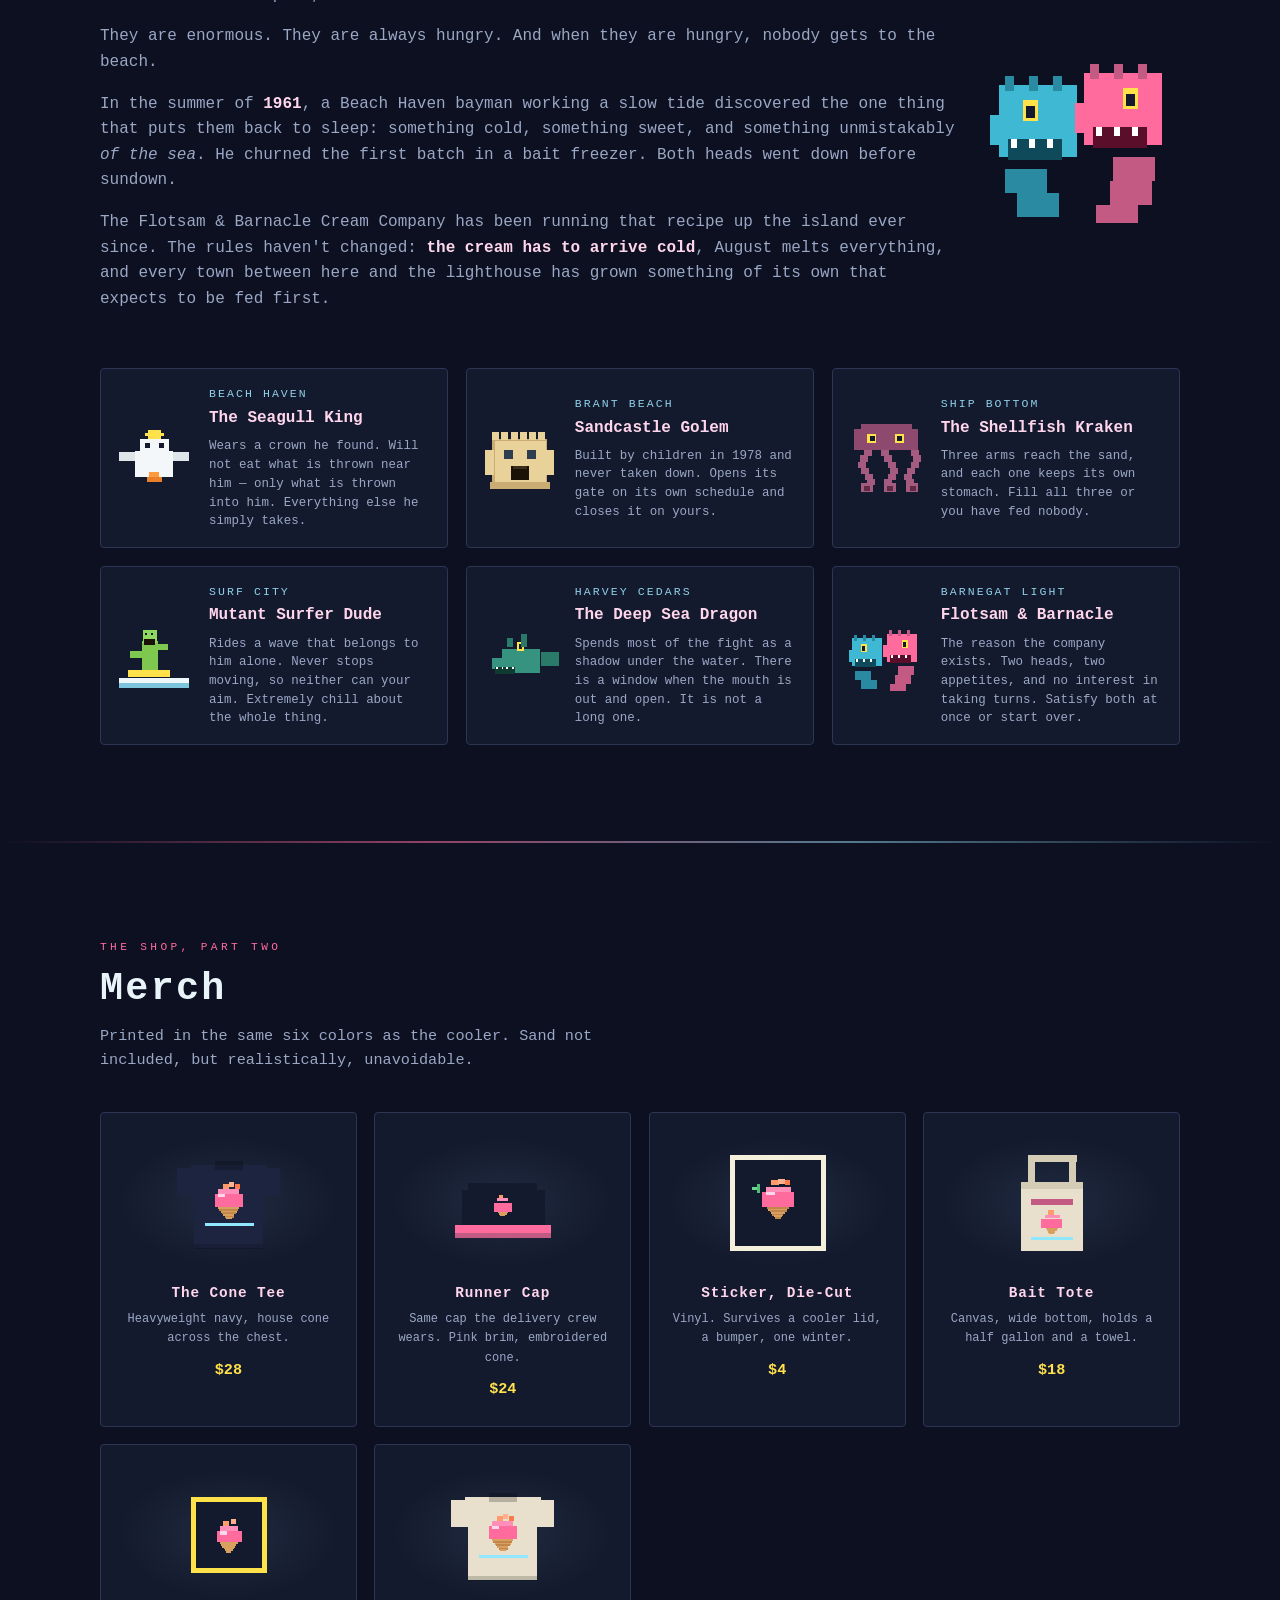
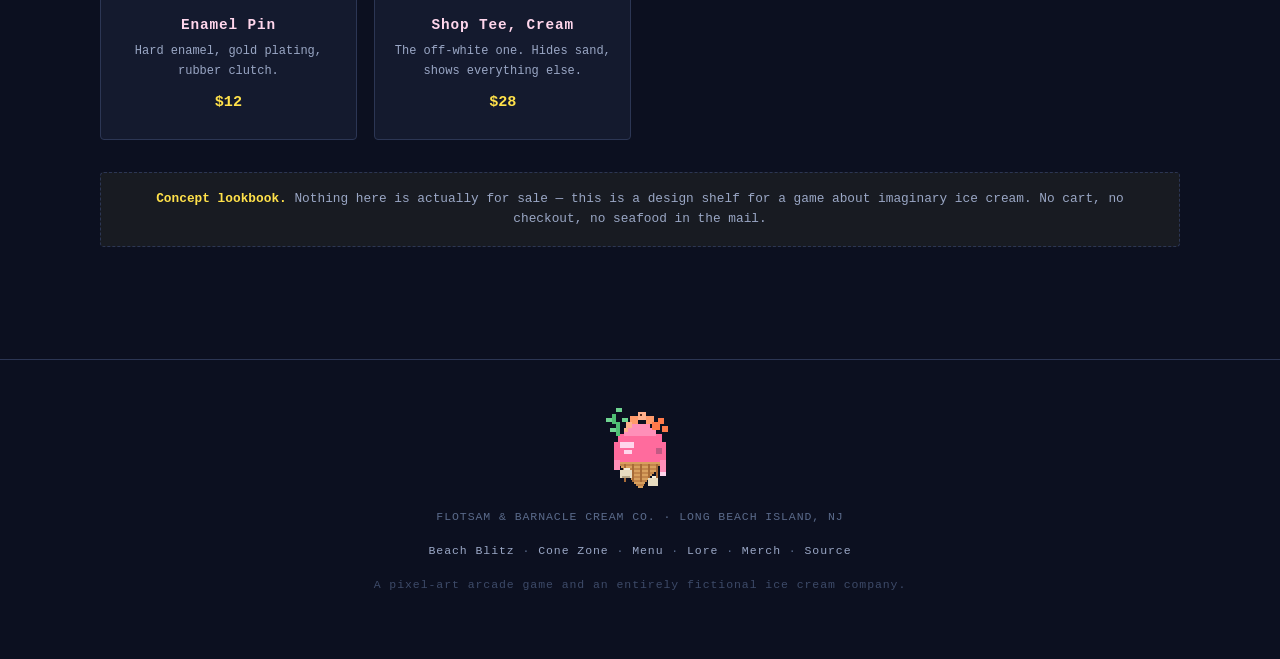
==== commit 4f226947: "Let the shopkeeper set the menu, and let a line form Four of these were really one idea. The wall bo" ====
--- a/index.html
+++ b/index.html
@@ -129,6 +129,11 @@
         <li><b>Four steps, one room.</b> Cast at the dock, load the fish, hold to churn, then build
             the order <em>at the customer</em> — there's no separate assembly bench. The cone fills
             on the counter in front of them, one press per scoop.</li>
+        <li><b>You set the board.</b> A machine holds one flavor, and the wall board lists exactly
+            what you're making — so people can only order what you chose to churn. Everyone has a
+            favourite: find it on the board and they tip heavily, miss it and they settle.</li>
+        <li><b>Read the line.</b> When the counter fills, a queue forms out the door, and everyone
+            in it shows what they came in wanting before they reach you.</li>
         <li><b>Rent comes due every night.</b> Miss it once and the landlord takes the machines.</li>
         <li><b>Three shops, saved as you go.</b> Each slot writes itself down at closing time,
             so a season can take as many sittings as you like.</li>
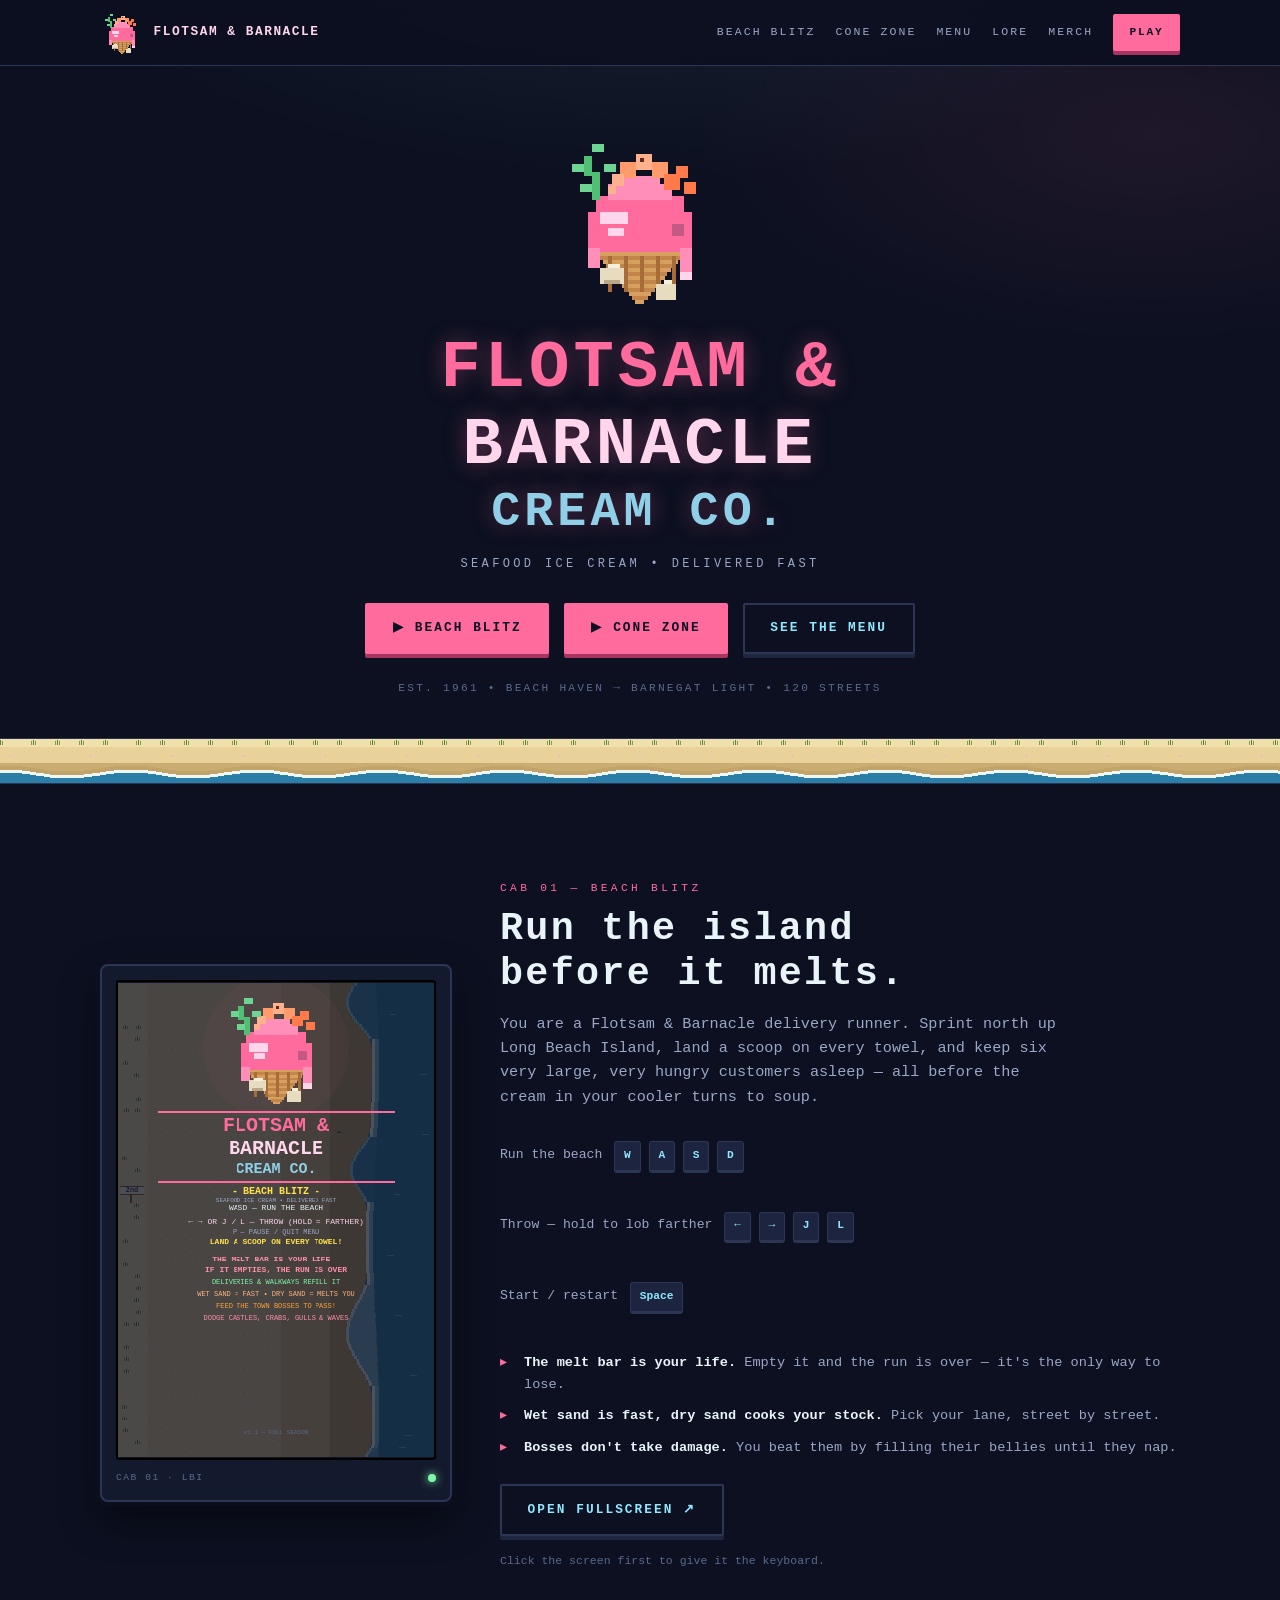
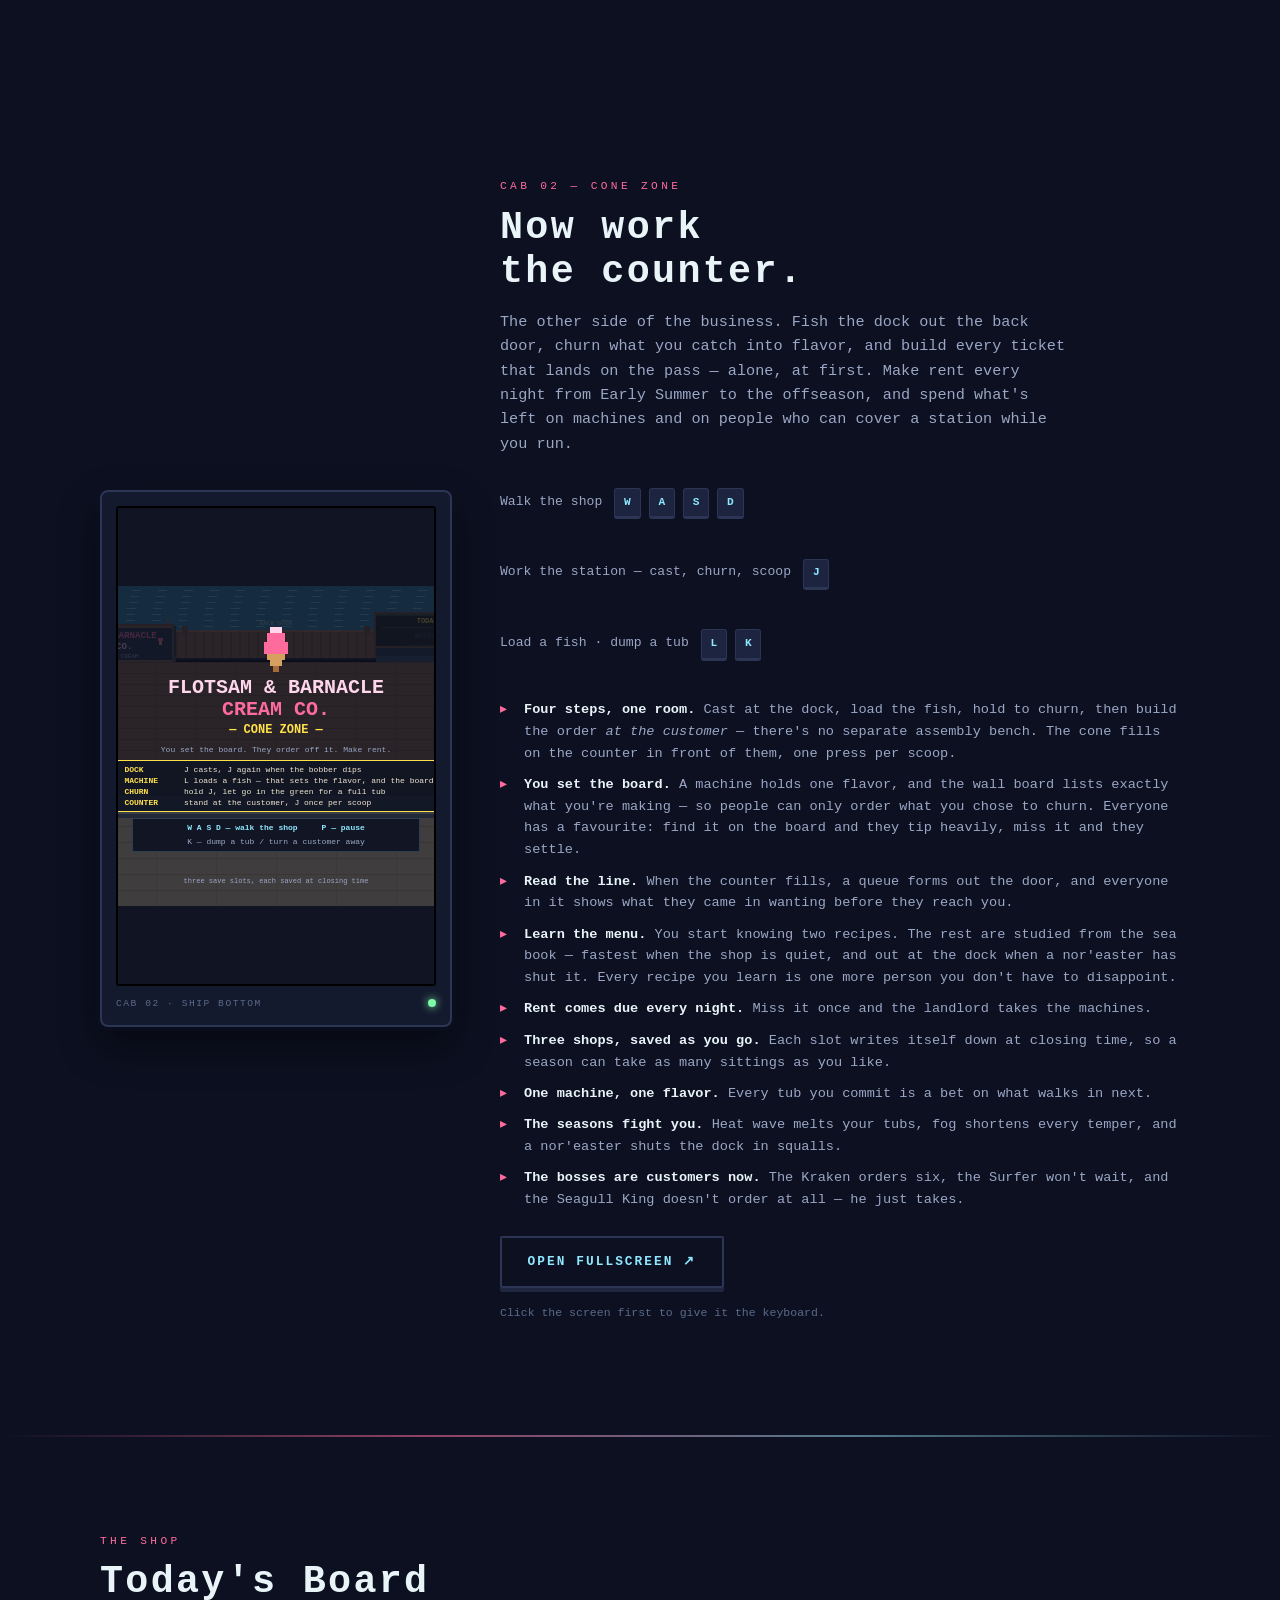
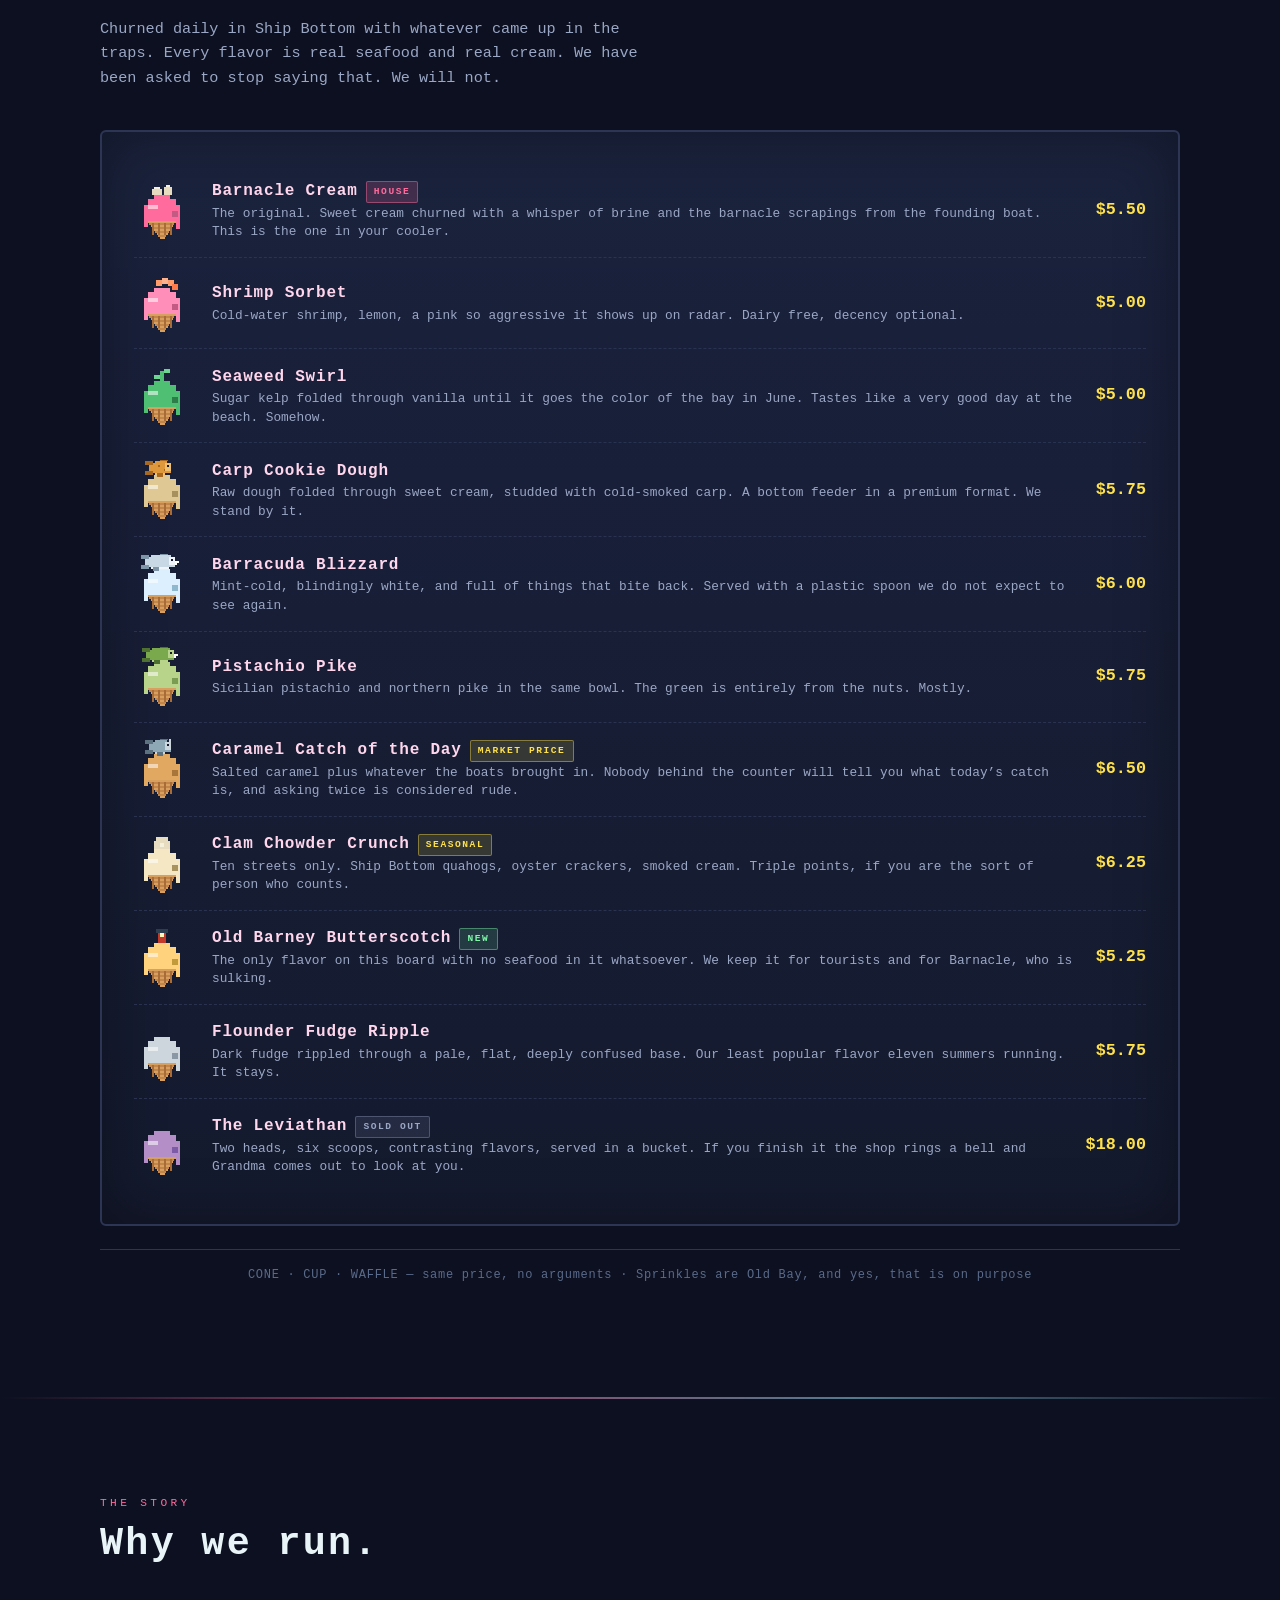
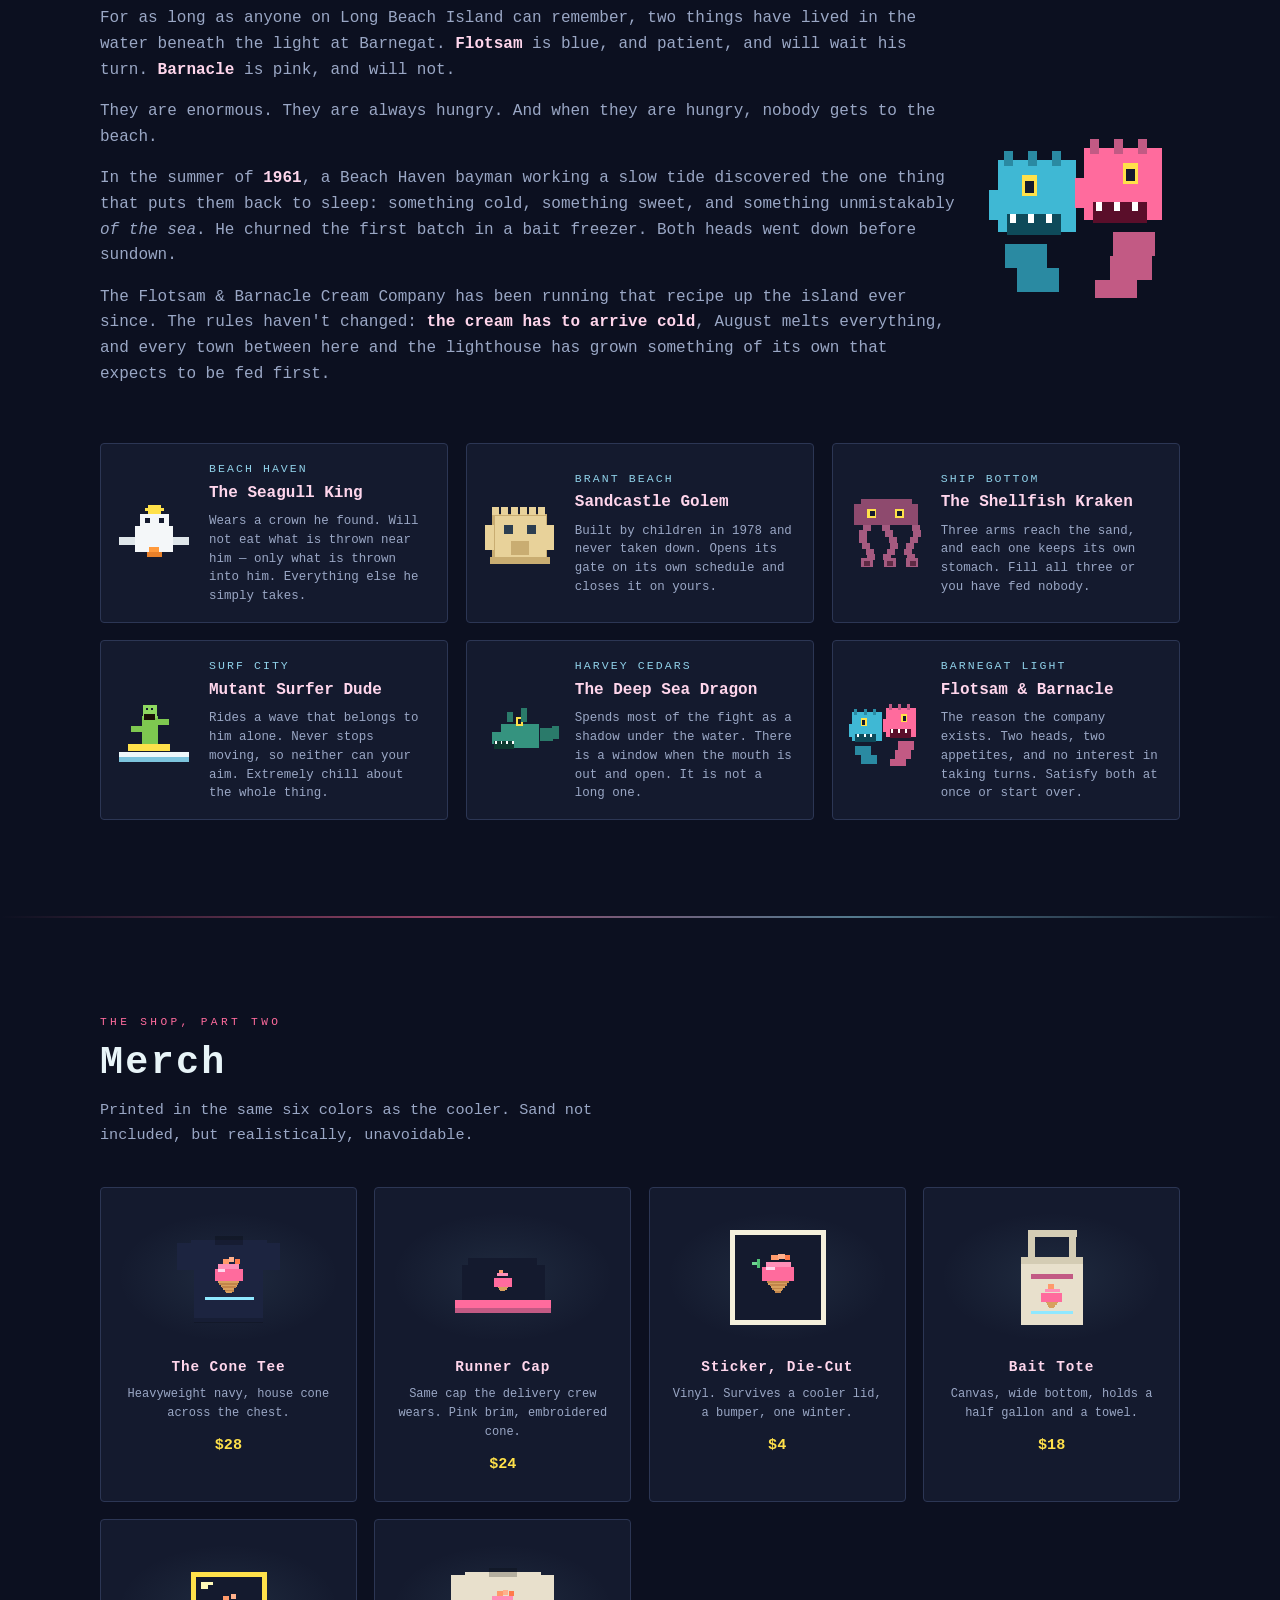
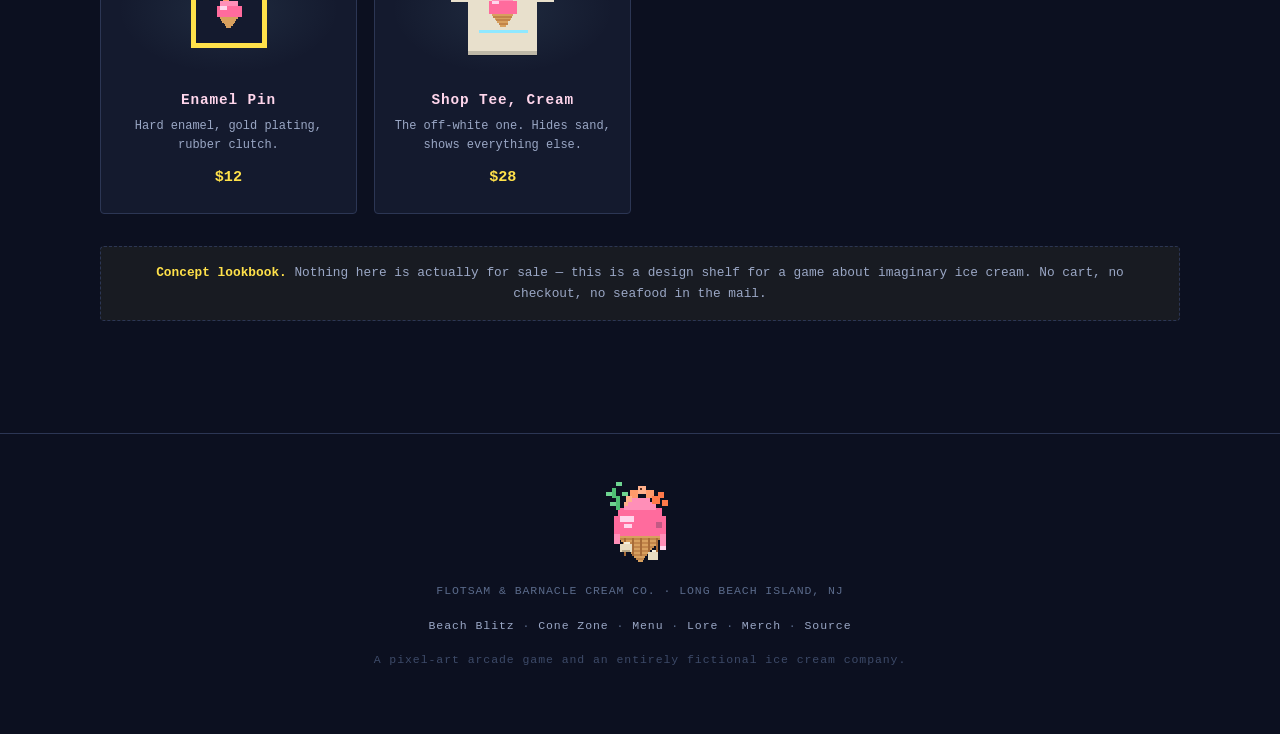
==== commit 483760eb: "Make the menu something you learn, not something you're given Flavors used to appear on their own as" ====
--- a/index.html
+++ b/index.html
@@ -134,6 +134,9 @@
             favourite: find it on the board and they tip heavily, miss it and they settle.</li>
         <li><b>Read the line.</b> When the counter fills, a queue forms out the door, and everyone
             in it shows what they came in wanting before they reach you.</li>
+        <li><b>Learn the menu.</b> You start knowing two recipes. The rest are studied from the sea
+            book — fastest when the shop is quiet, and out at the dock when a nor'easter has shut
+            it. Every recipe you learn is one more person you don't have to disappoint.</li>
         <li><b>Rent comes due every night.</b> Miss it once and the landlord takes the machines.</li>
         <li><b>Three shops, saved as you go.</b> Each slot writes itself down at closing time,
             so a season can take as many sittings as you like.</li>
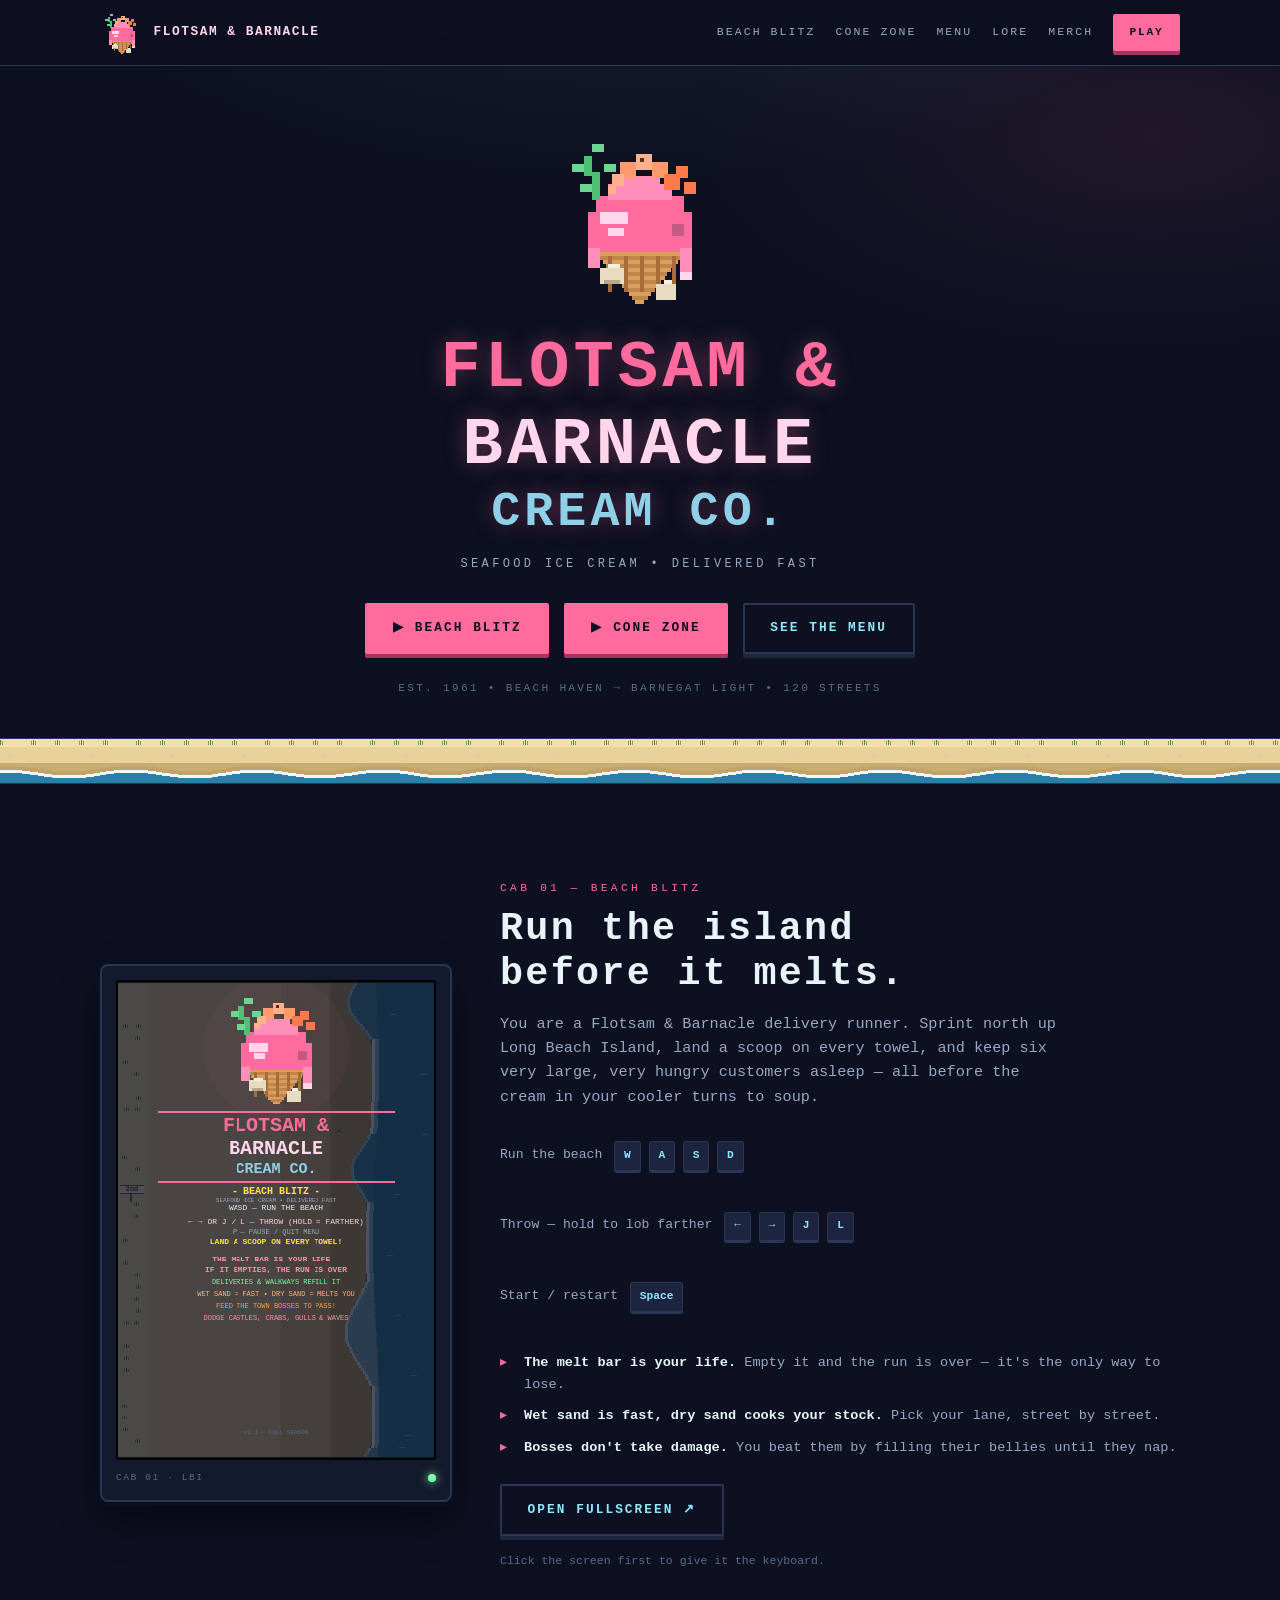
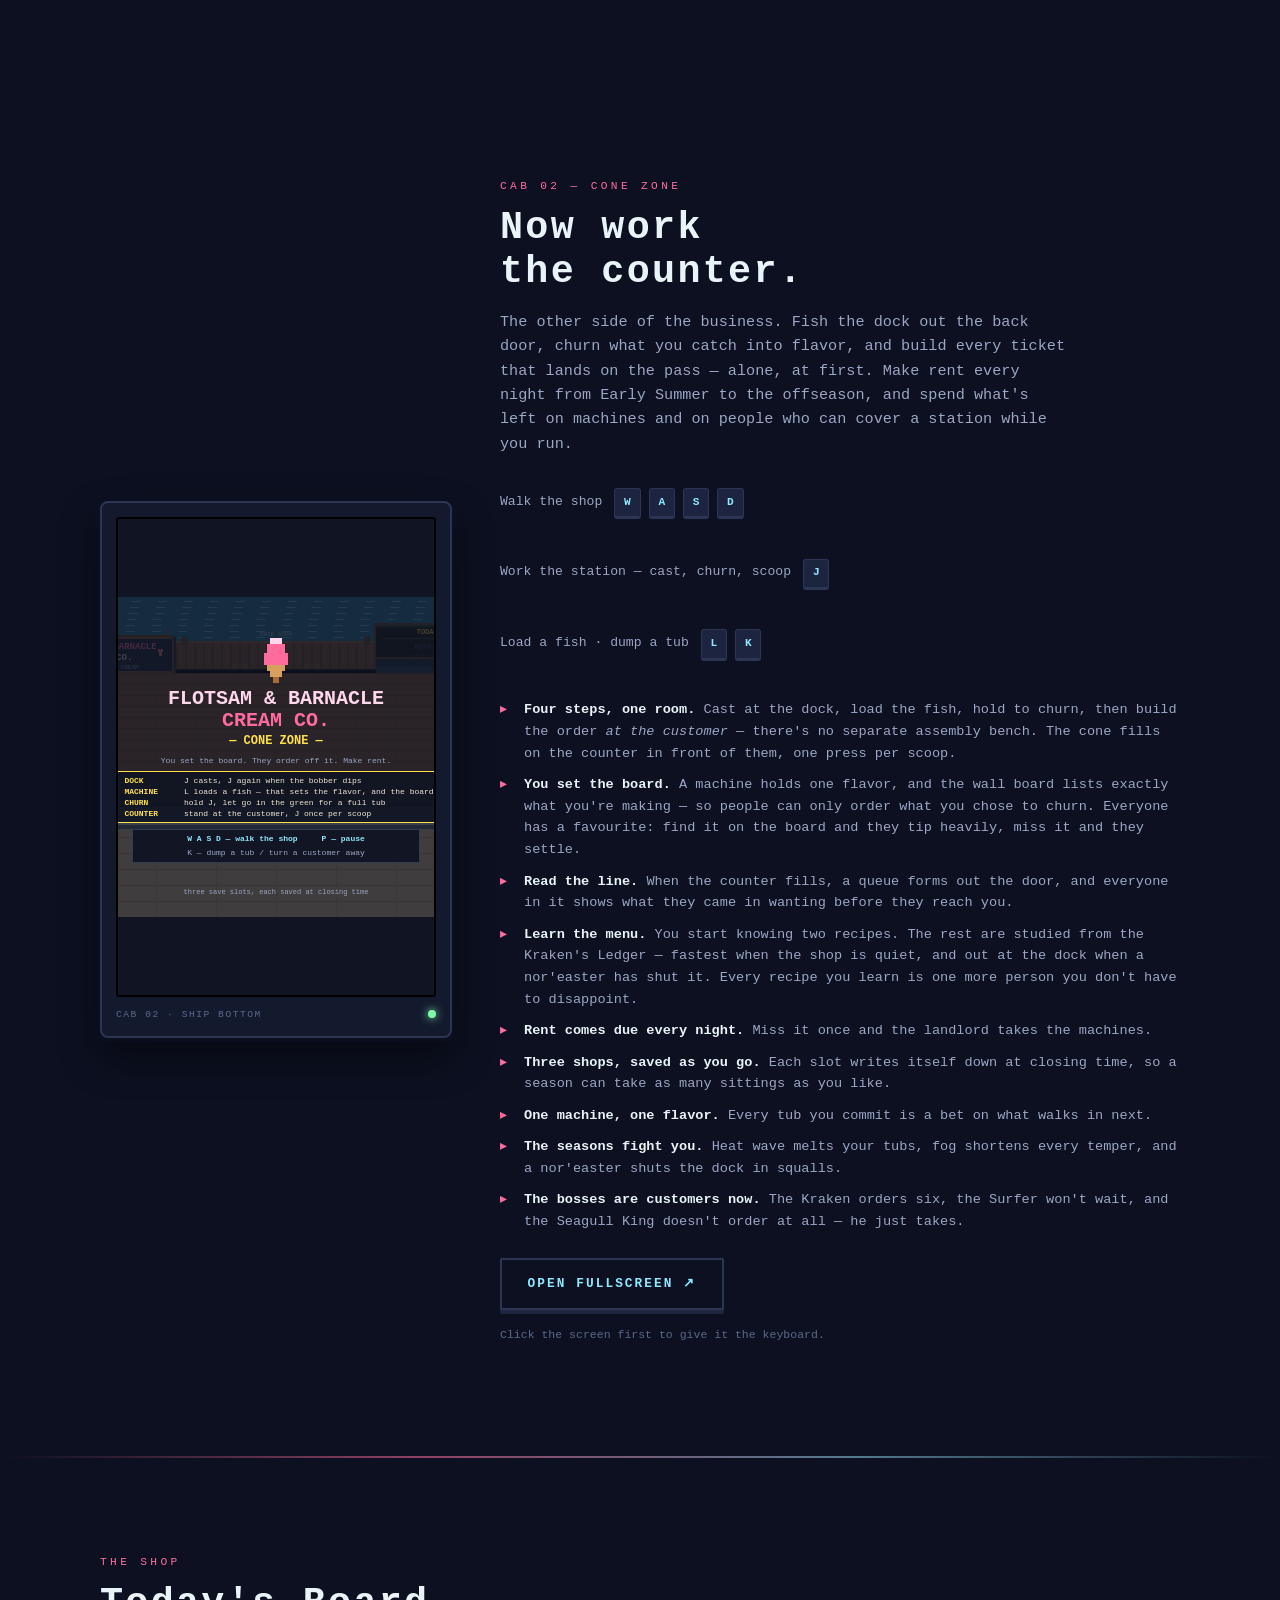
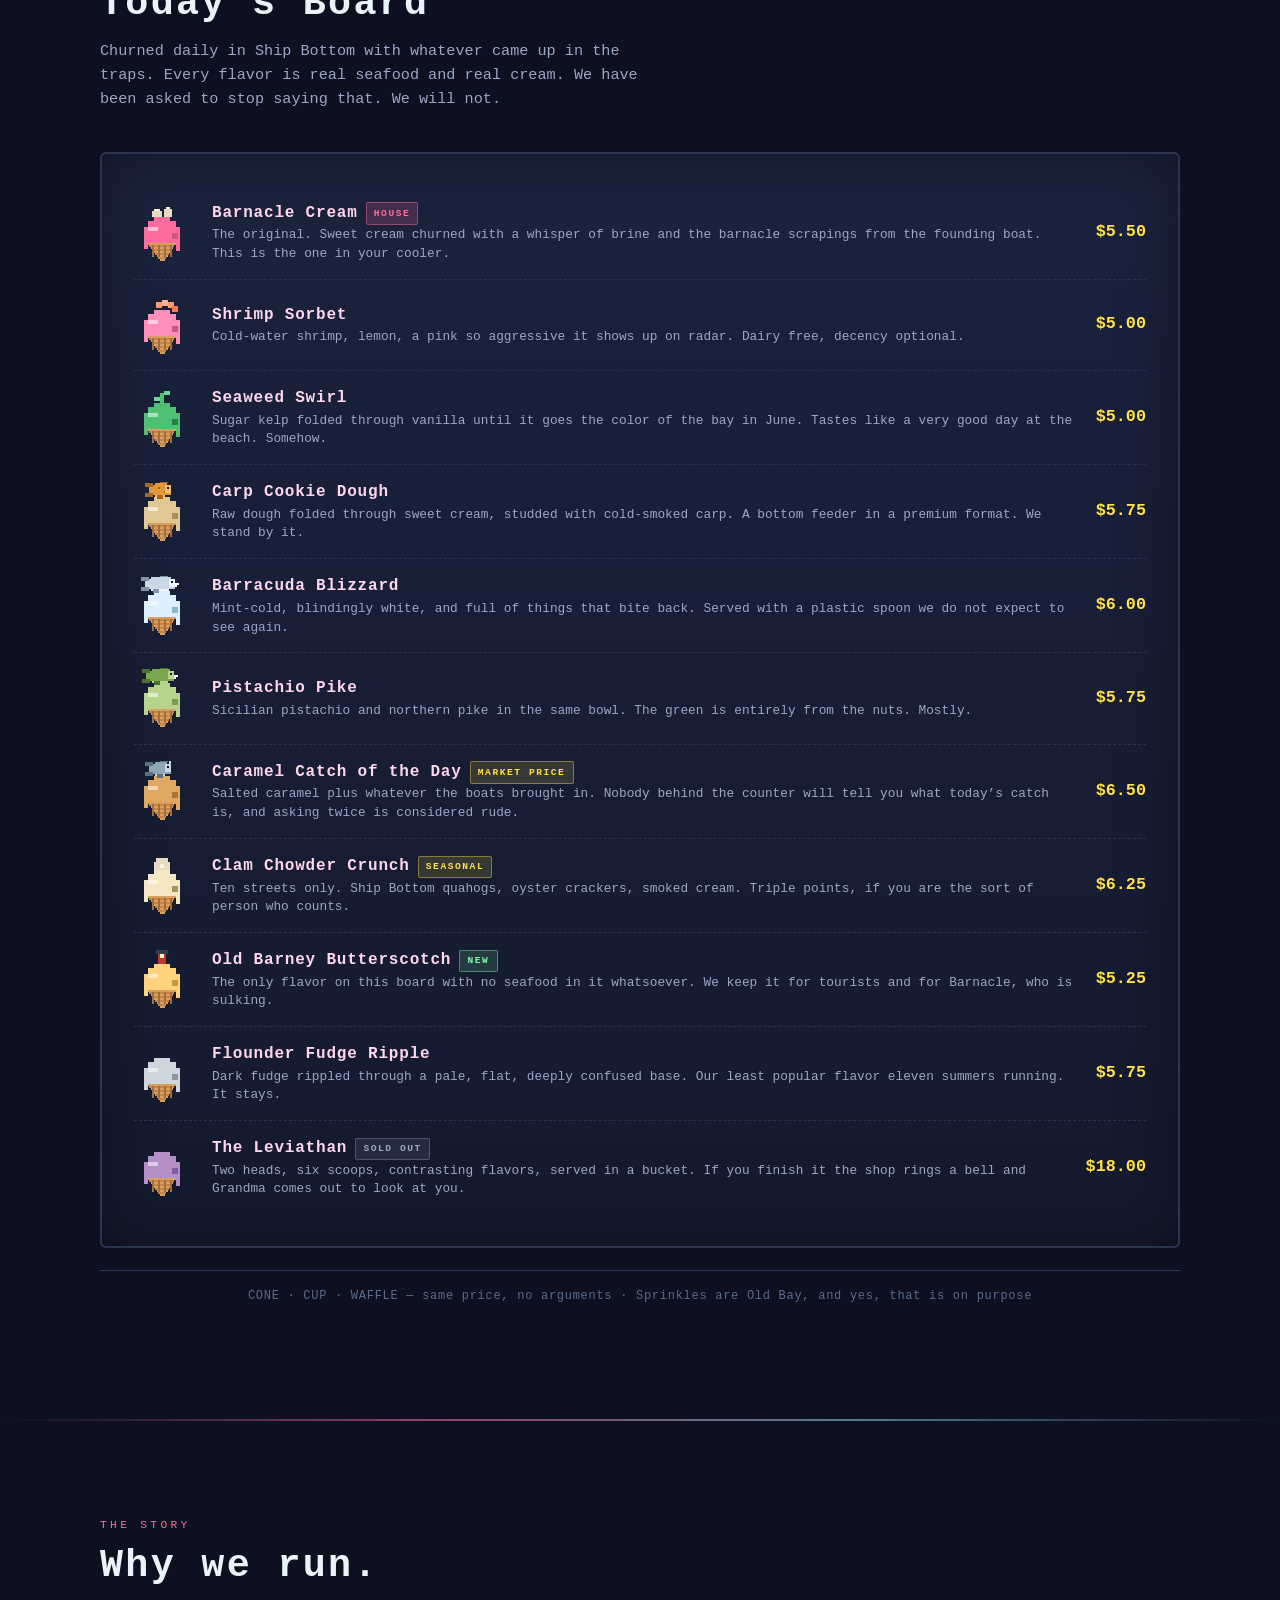
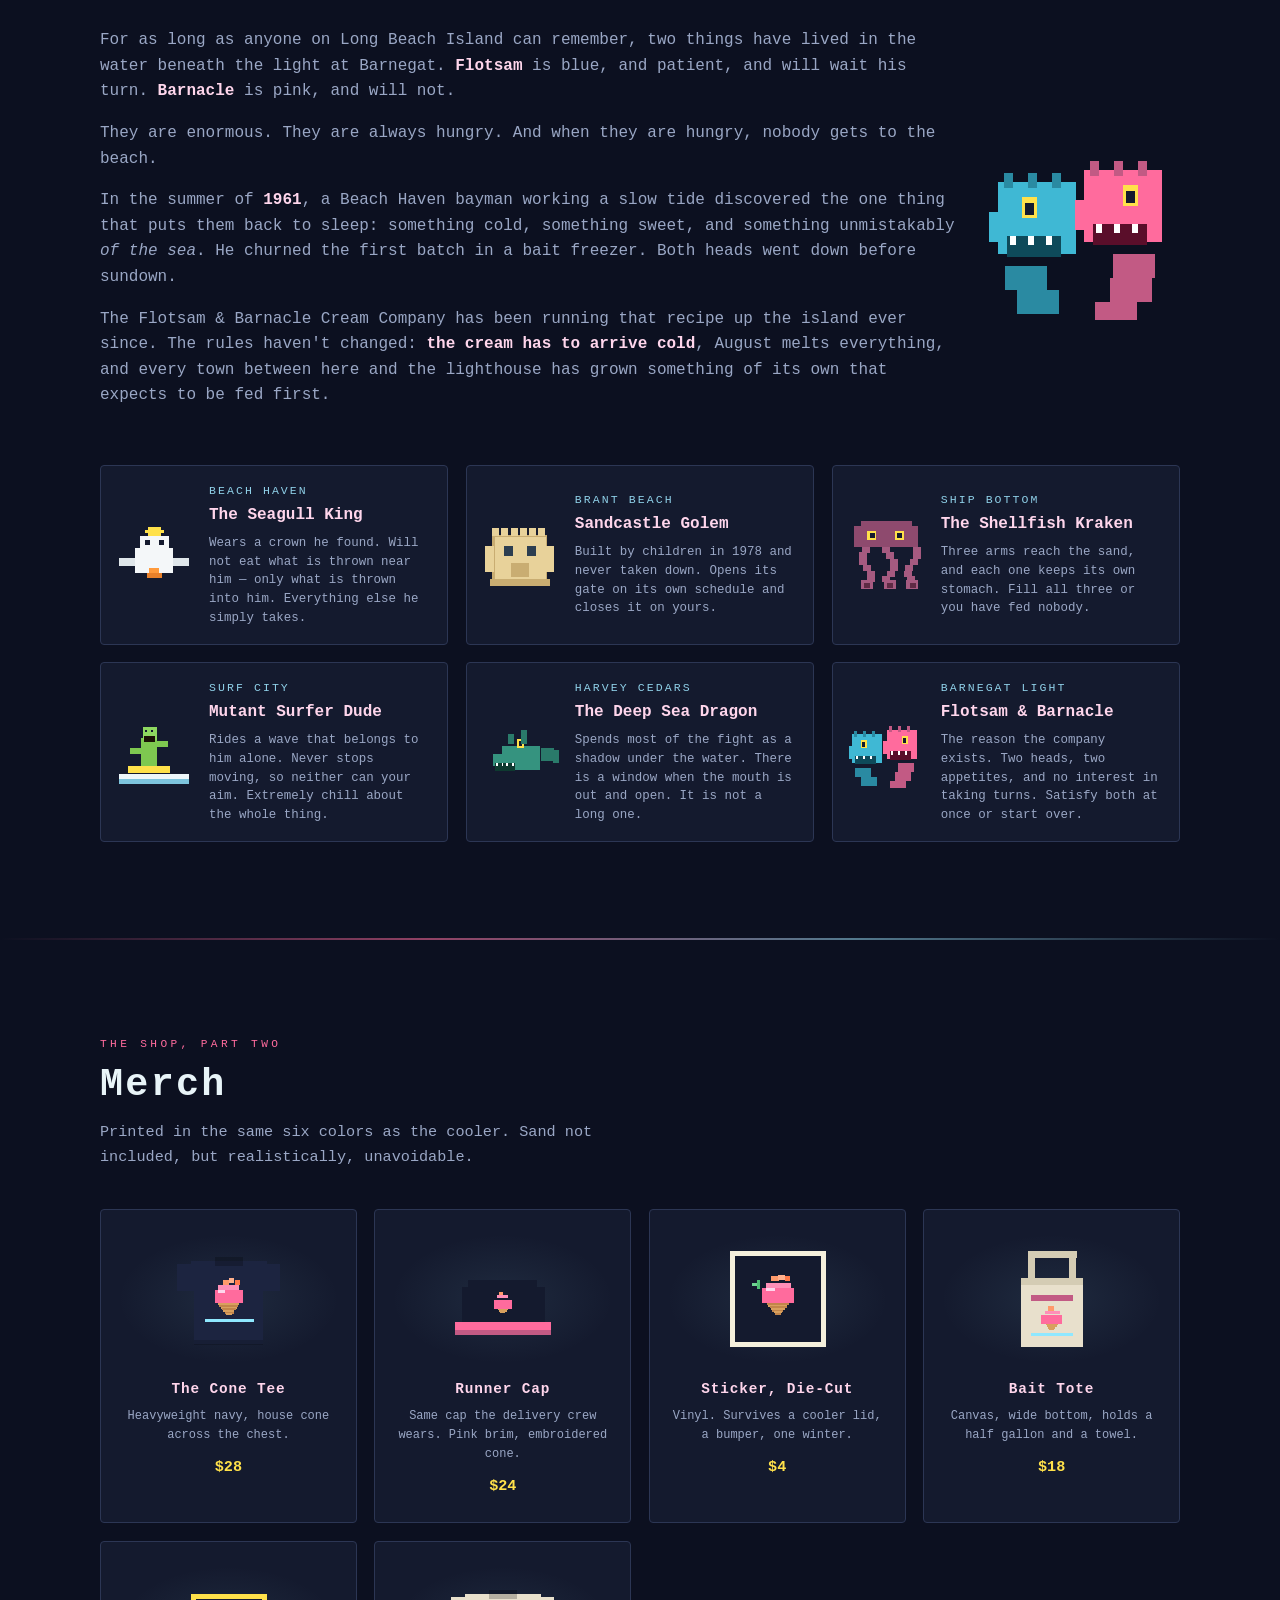
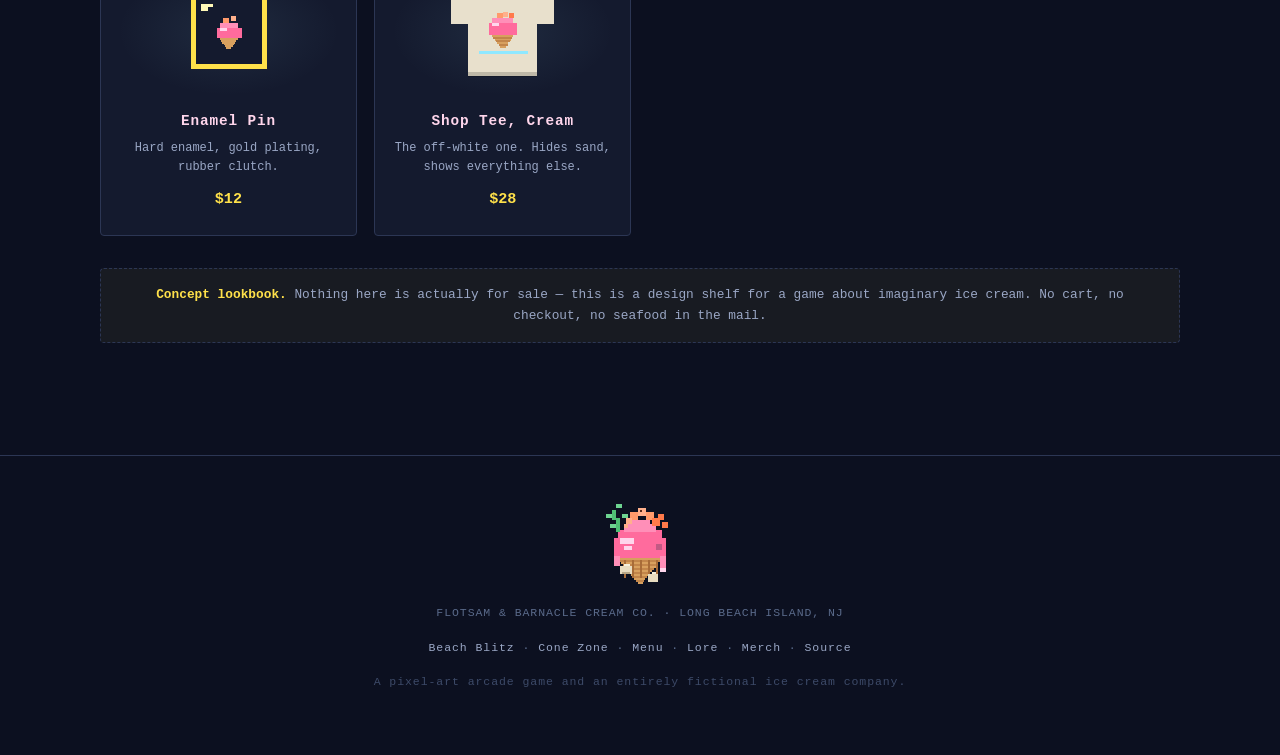
==== commit 7f0f7955: "Name the book: it was the Kraken's Ledger all along The recipe screen was "THE SEA BOOK", which desc" ====
--- a/index.html
+++ b/index.html
@@ -134,8 +134,8 @@
             favourite: find it on the board and they tip heavily, miss it and they settle.</li>
         <li><b>Read the line.</b> When the counter fills, a queue forms out the door, and everyone
             in it shows what they came in wanting before they reach you.</li>
-        <li><b>Learn the menu.</b> You start knowing two recipes. The rest are studied from the sea
-            book — fastest when the shop is quiet, and out at the dock when a nor'easter has shut
+        <li><b>Learn the menu.</b> You start knowing two recipes. The rest are studied from the Kraken's
+            Ledger — fastest when the shop is quiet, and out at the dock when a nor'easter has shut
             it. Every recipe you learn is one more person you don't have to disappoint.</li>
         <li><b>Rent comes due every night.</b> Miss it once and the landlord takes the machines.</li>
         <li><b>Three shops, saved as you go.</b> Each slot writes itself down at closing time,
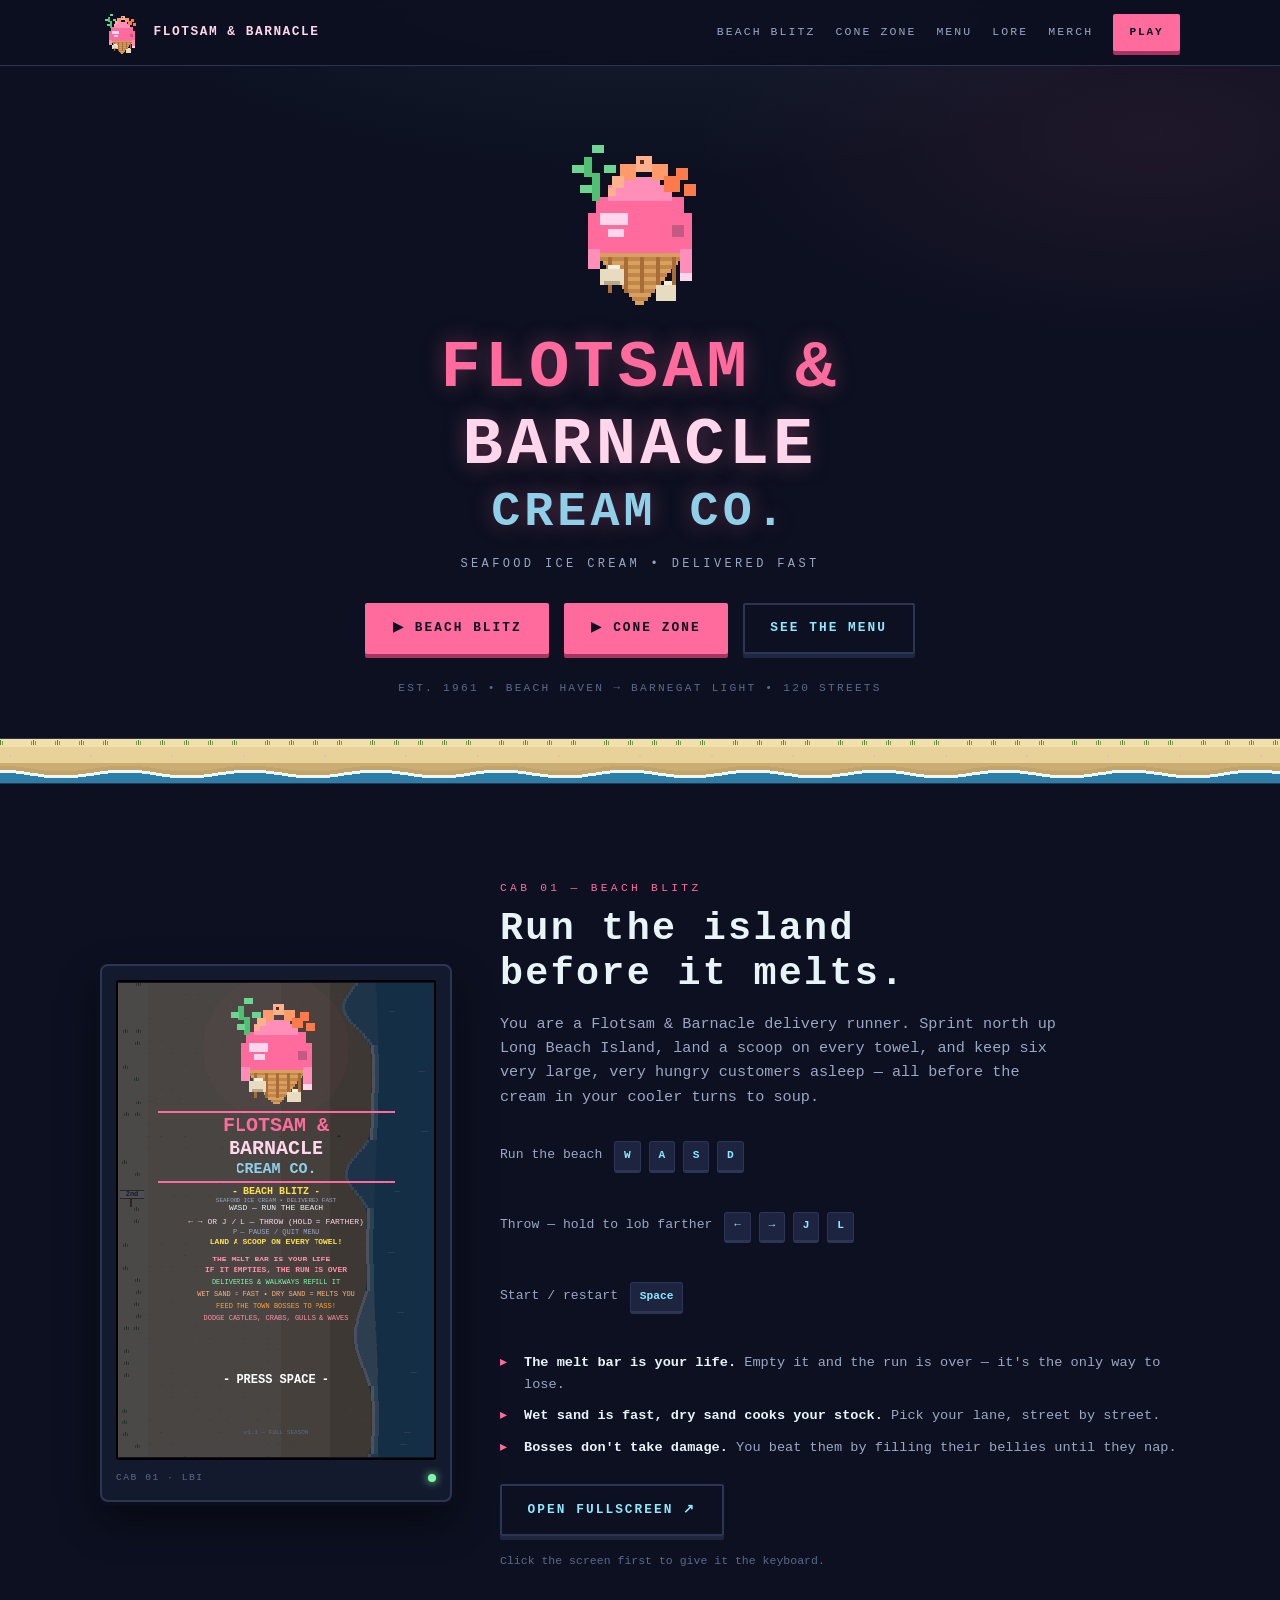
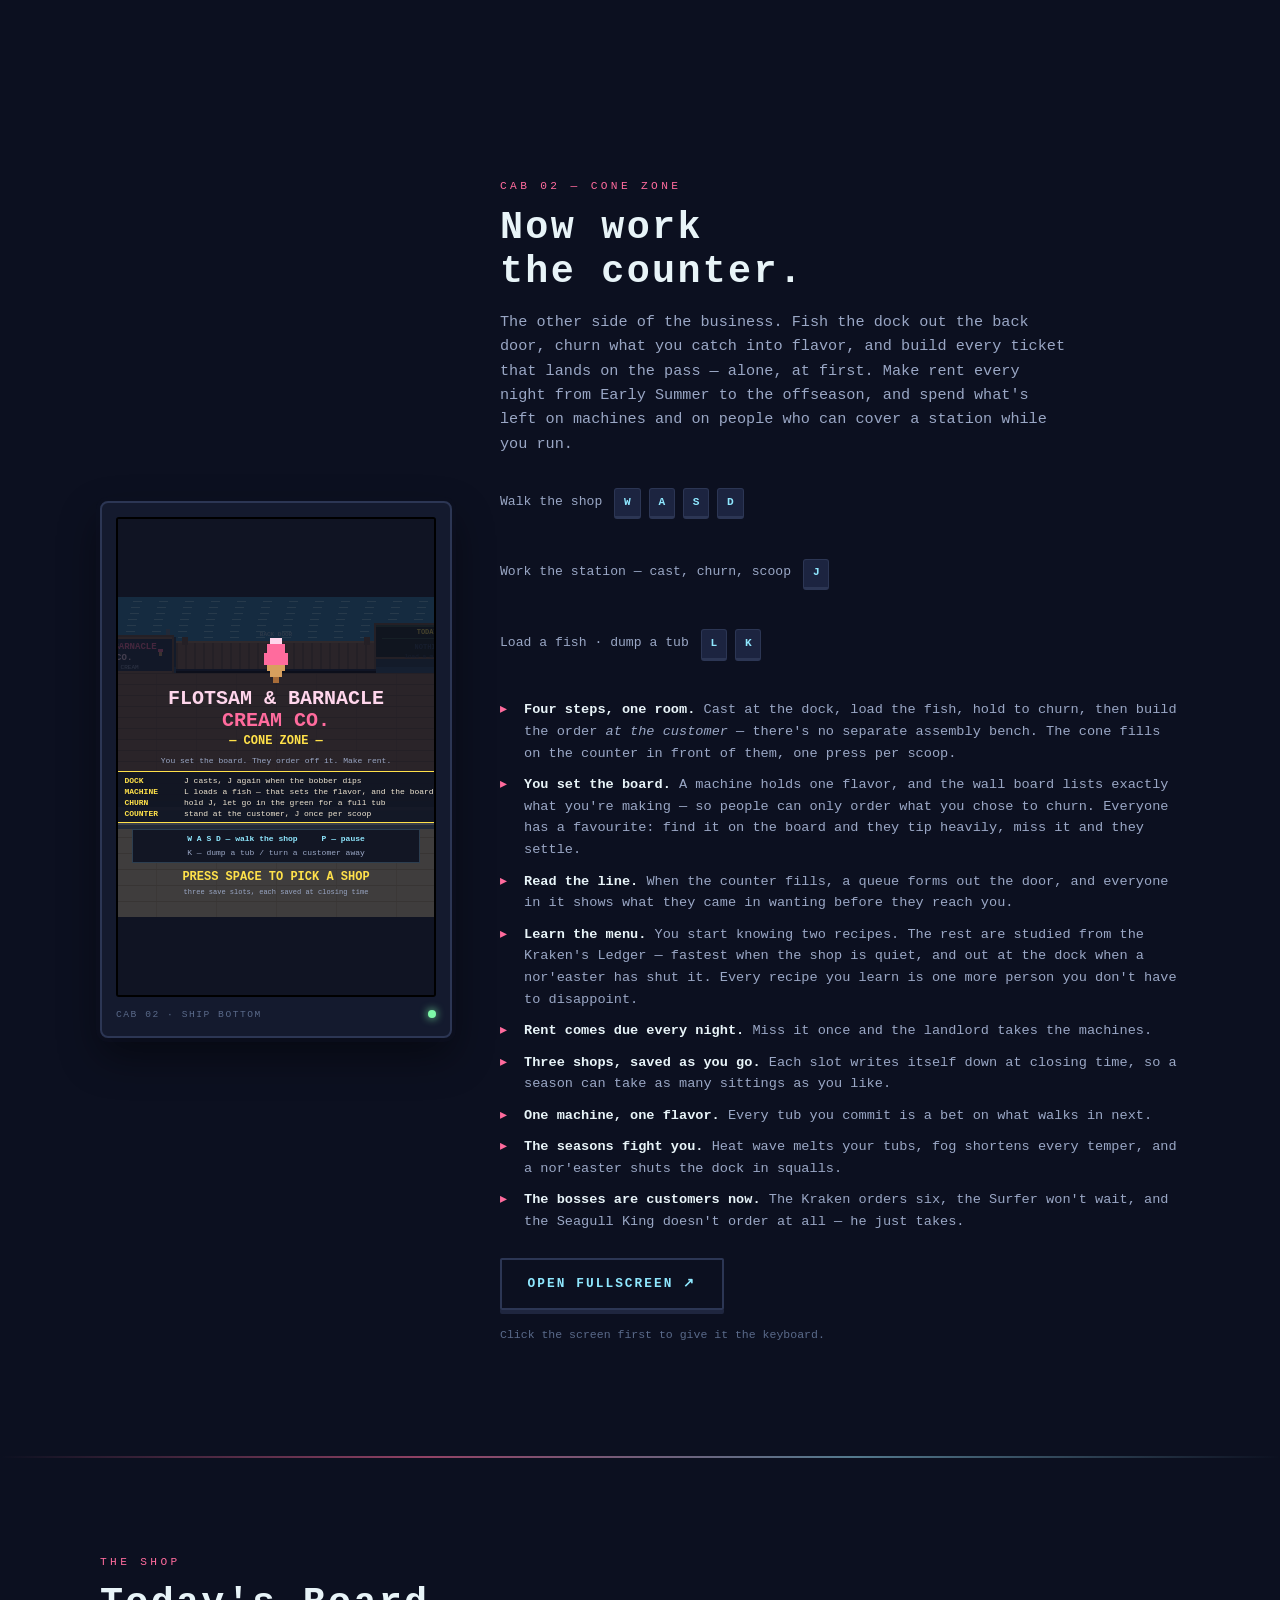
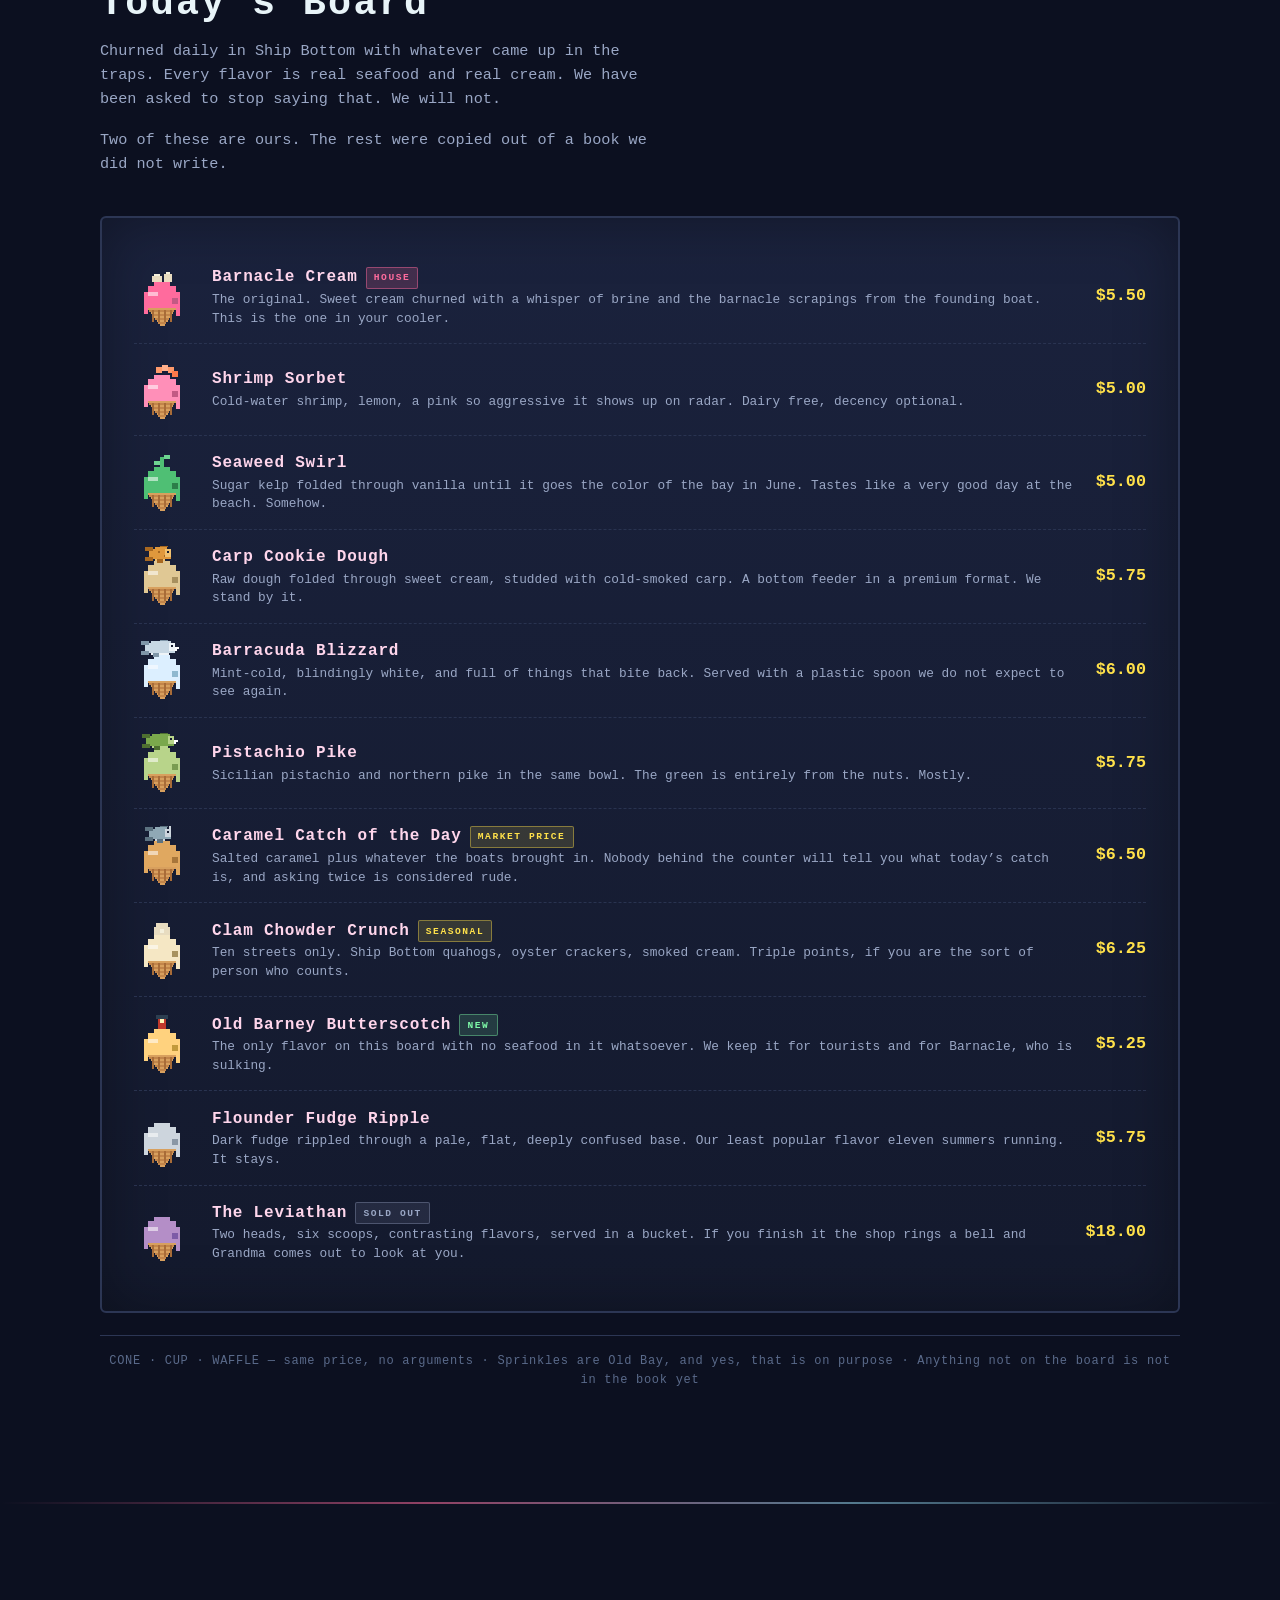
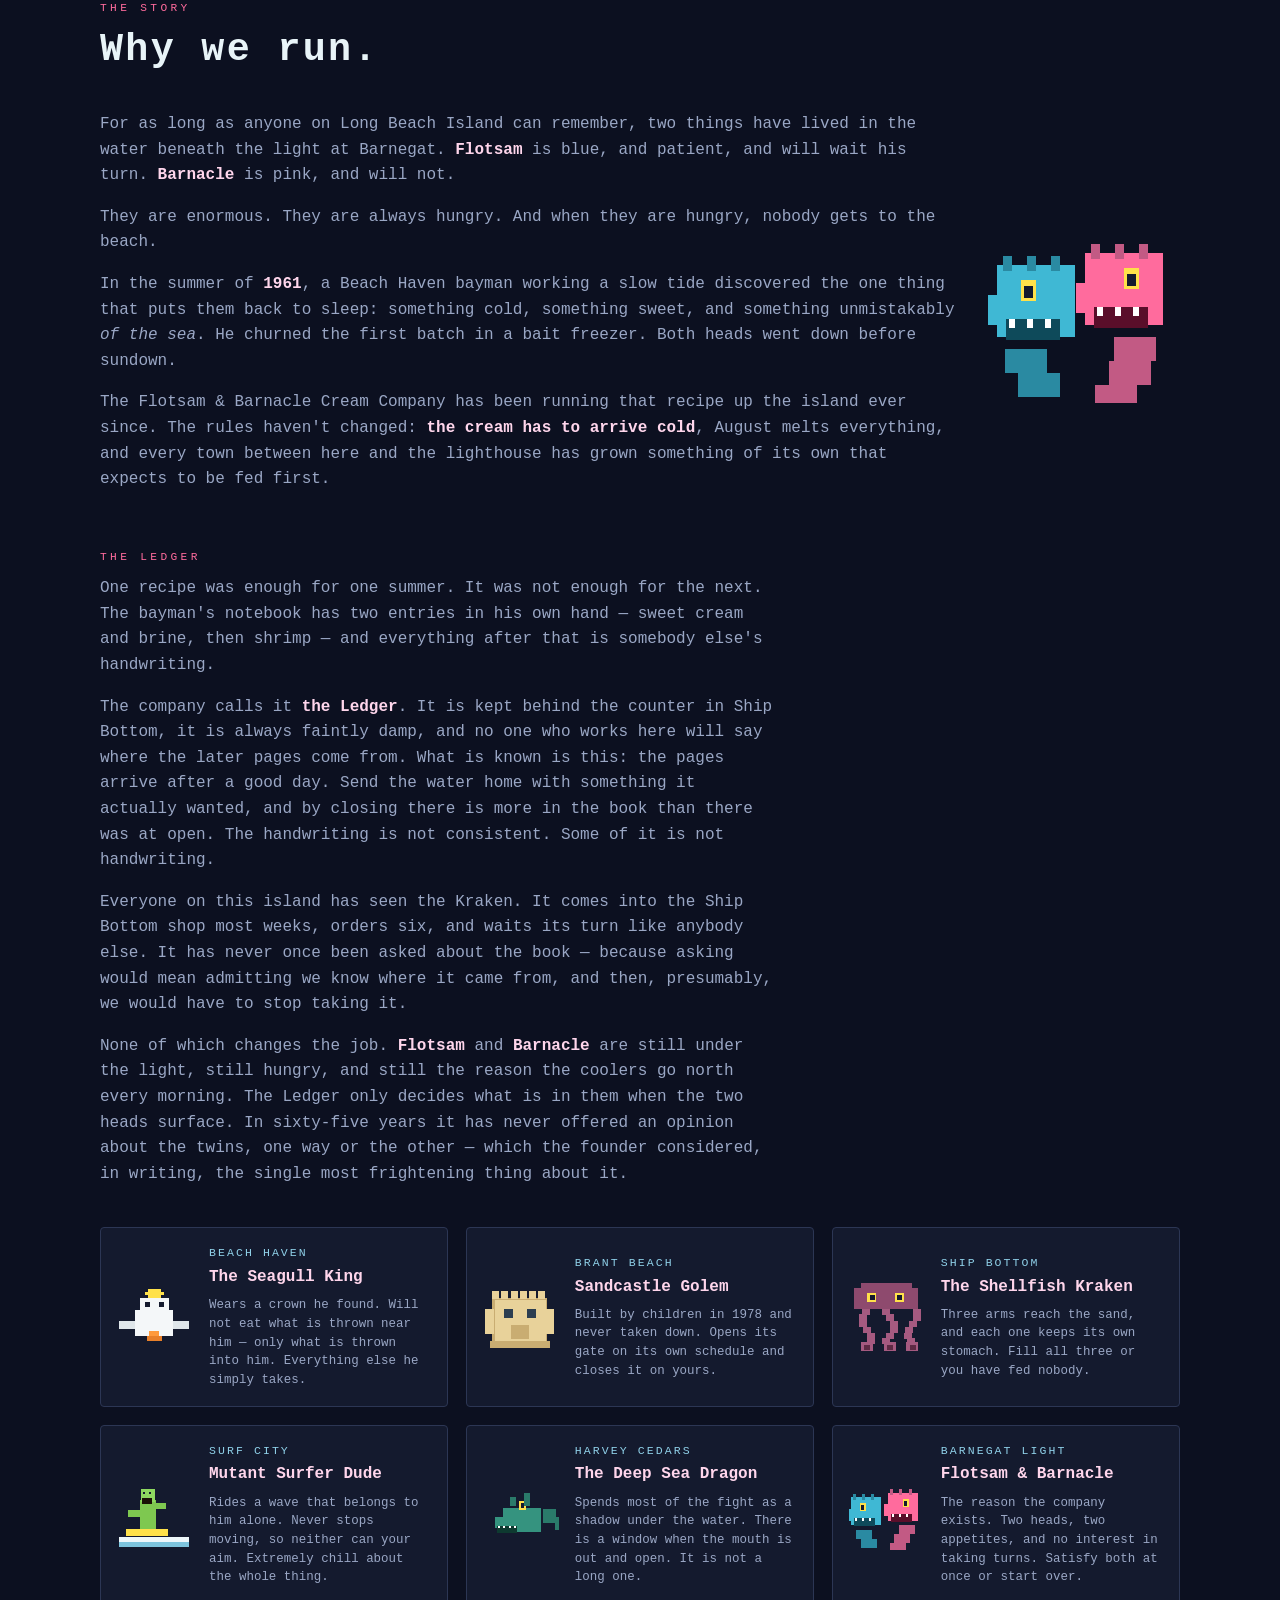
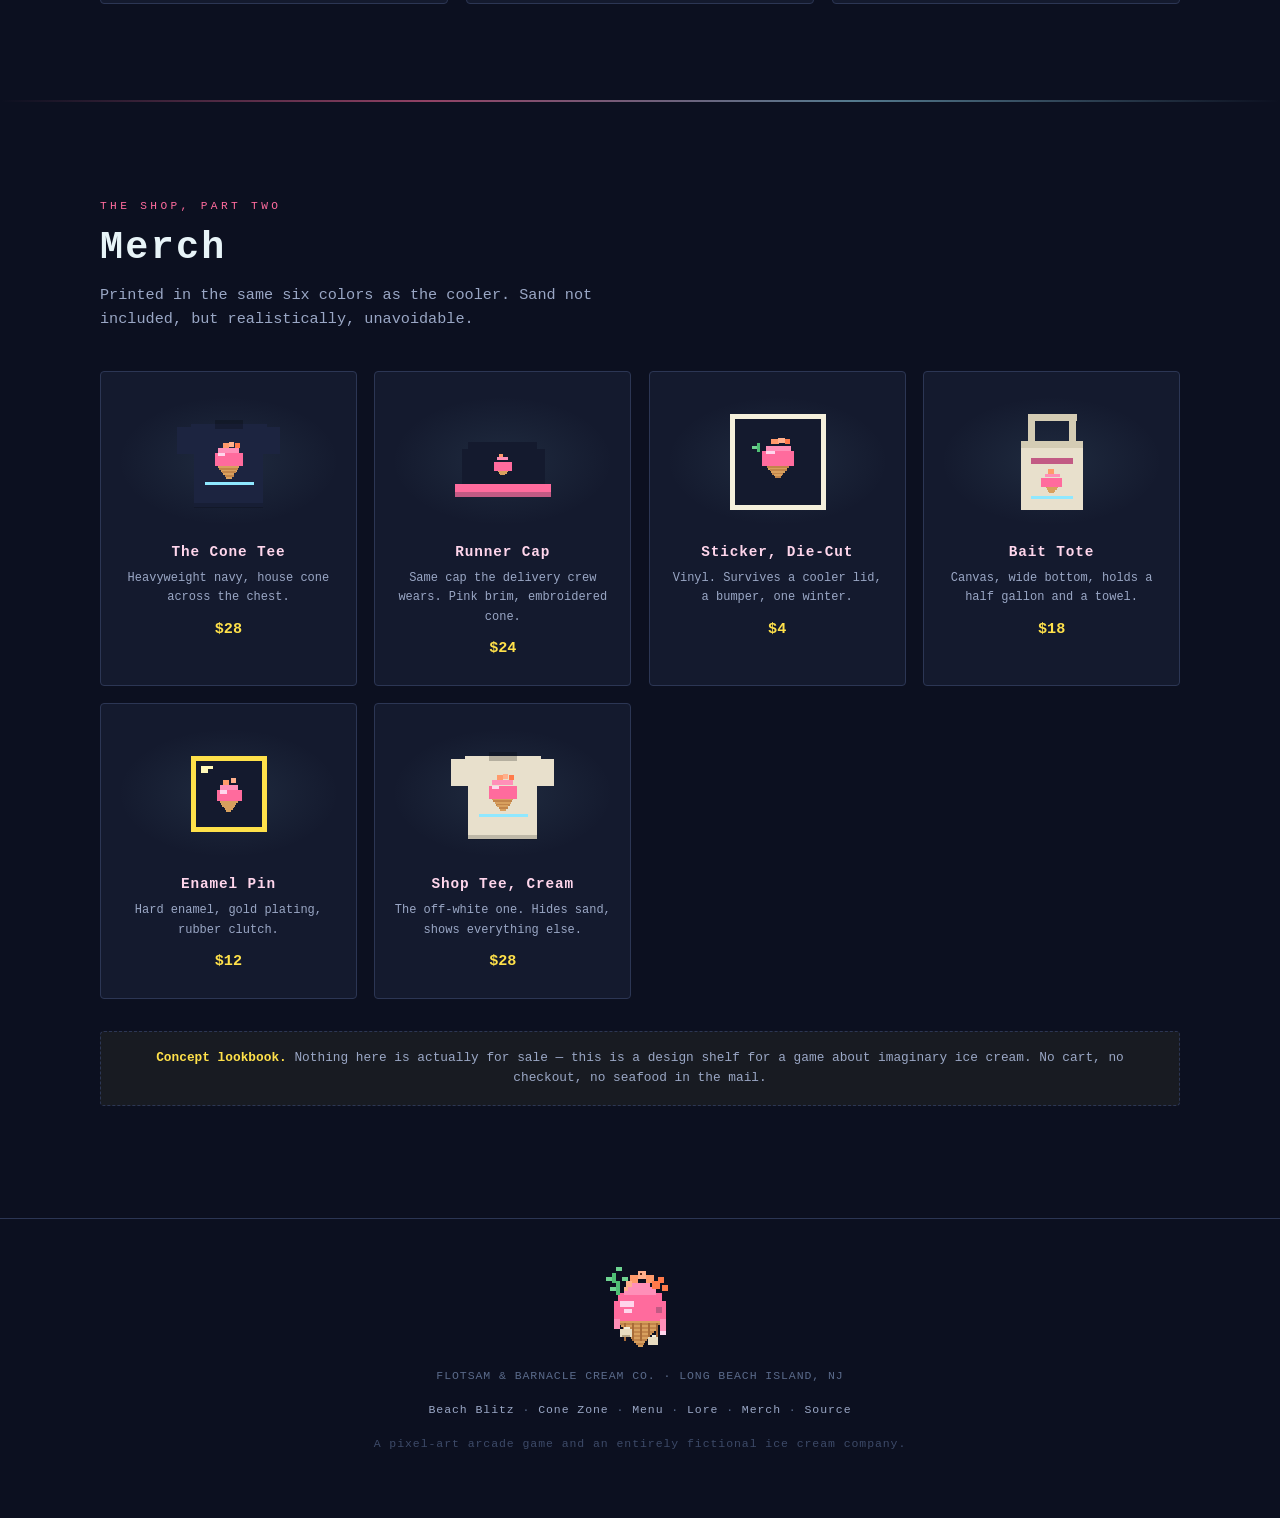
==== commit 025cad75: "Let the Ledger into the site, without explaining it The menu gets one line and no elaboration — two " ====
--- a/index.html
+++ b/index.html
@@ -169,12 +169,16 @@
         Churned daily in Ship Bottom with whatever came up in the traps. Every flavor is real
         seafood and real cream. We have been asked to stop saying that. We will not.
       </p>
+      <p class="lede" style="margin-top:0.6rem">
+        Two of these are ours. The rest were copied out of a book we did not write.
+      </p>
     </div>
 
     <div class="menu-board" id="menuBoard"></div>
 
     <p class="menu-note">
       CONE · CUP · WAFFLE — same price, no arguments · Sprinkles are Old Bay, and yes, that is on purpose
+      · Anything not on the board is not in the book yet
     </p>
   </div>
 </section>
@@ -214,6 +218,35 @@
         </p>
       </div>
       <div class="lore-art"><span id="loreTwins"></span></div>
+    </div>
+
+    <div class="lore-body" style="margin-top:2.5rem; max-width:70ch">
+      <p class="eyebrow" style="margin-bottom:0.6rem">The Ledger</p>
+      <p>
+        One recipe was enough for one summer. It was not enough for the next. The bayman's
+        notebook has two entries in his own hand — sweet cream and brine, then shrimp — and
+        everything after that is somebody else's handwriting.
+      </p>
+      <p>
+        The company calls it <strong>the Ledger</strong>. It is kept behind the counter in Ship
+        Bottom, it is always faintly damp, and no one who works here will say where the later
+        pages come from. What is known is this: the pages arrive after a good day. Send the water
+        home with something it actually wanted, and by closing there is more in the book than
+        there was at open. The handwriting is not consistent. Some of it is not handwriting.
+      </p>
+      <p>
+        Everyone on this island has seen the Kraken. It comes into the Ship Bottom shop most
+        weeks, orders six, and waits its turn like anybody else. It has never once been asked
+        about the book — because asking would mean admitting we know where it came from, and
+        then, presumably, we would have to stop taking it.
+      </p>
+      <p>
+        None of which changes the job. <strong>Flotsam</strong> and <strong>Barnacle</strong> are
+        still under the light, still hungry, and still the reason the coolers go north every
+        morning. The Ledger only decides what is in them when the two heads surface. In sixty-five
+        years it has never offered an opinion about the twins, one way or the other — which the
+        founder considered, in writing, the single most frightening thing about it.
+      </p>
     </div>
 
     <div class="towns grid g2" id="townGrid"></div>
--- a/assets/site.css
+++ b/assets/site.css
@@ -193,6 +193,8 @@
   .lore-lead .lore-art { display: flex; justify-content: center; }
 }
 .lore-body p { color: var(--muted); }
+/* an eyebrow inside the lore body still wants to look like an eyebrow */
+.lore-body p.eyebrow { color: var(--cream); }
 .lore-body strong { color: var(--cream-lt); font-weight: 700; }
 
 .towns { margin-top: 2.5rem; }
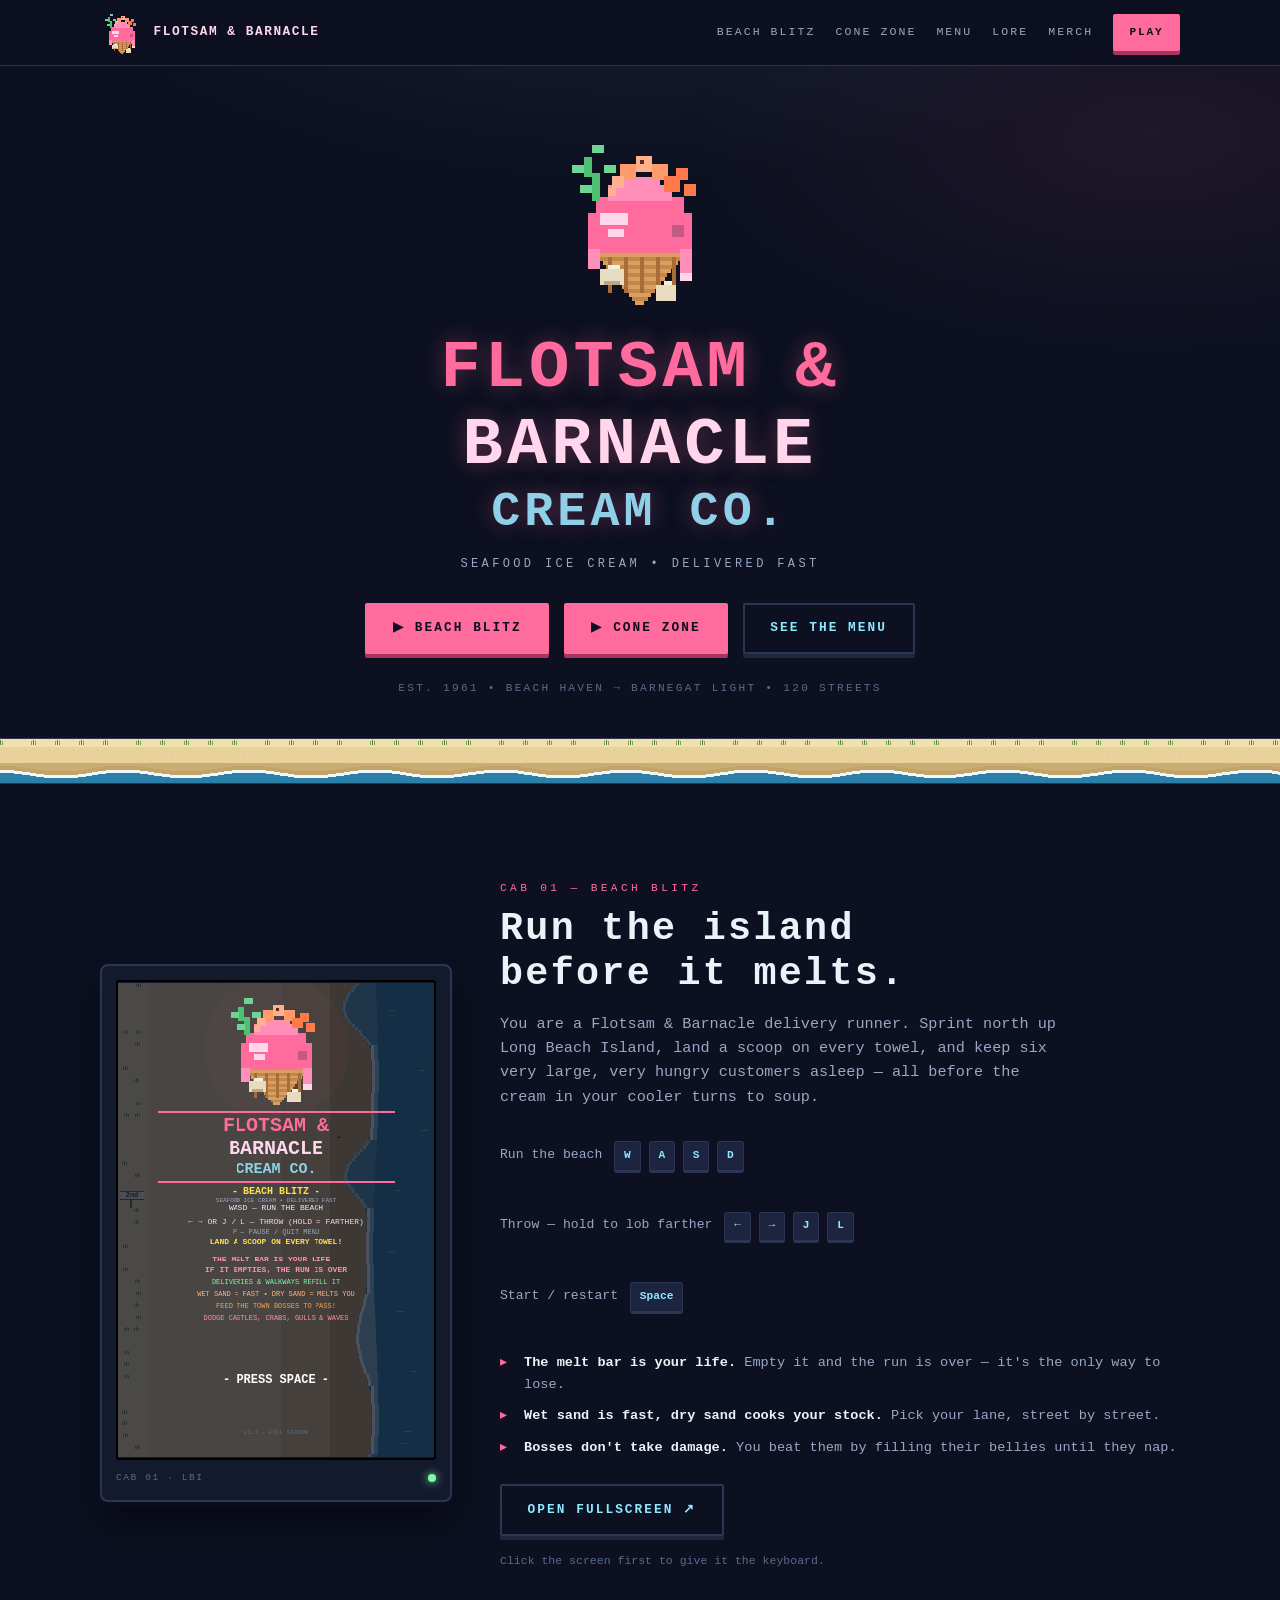
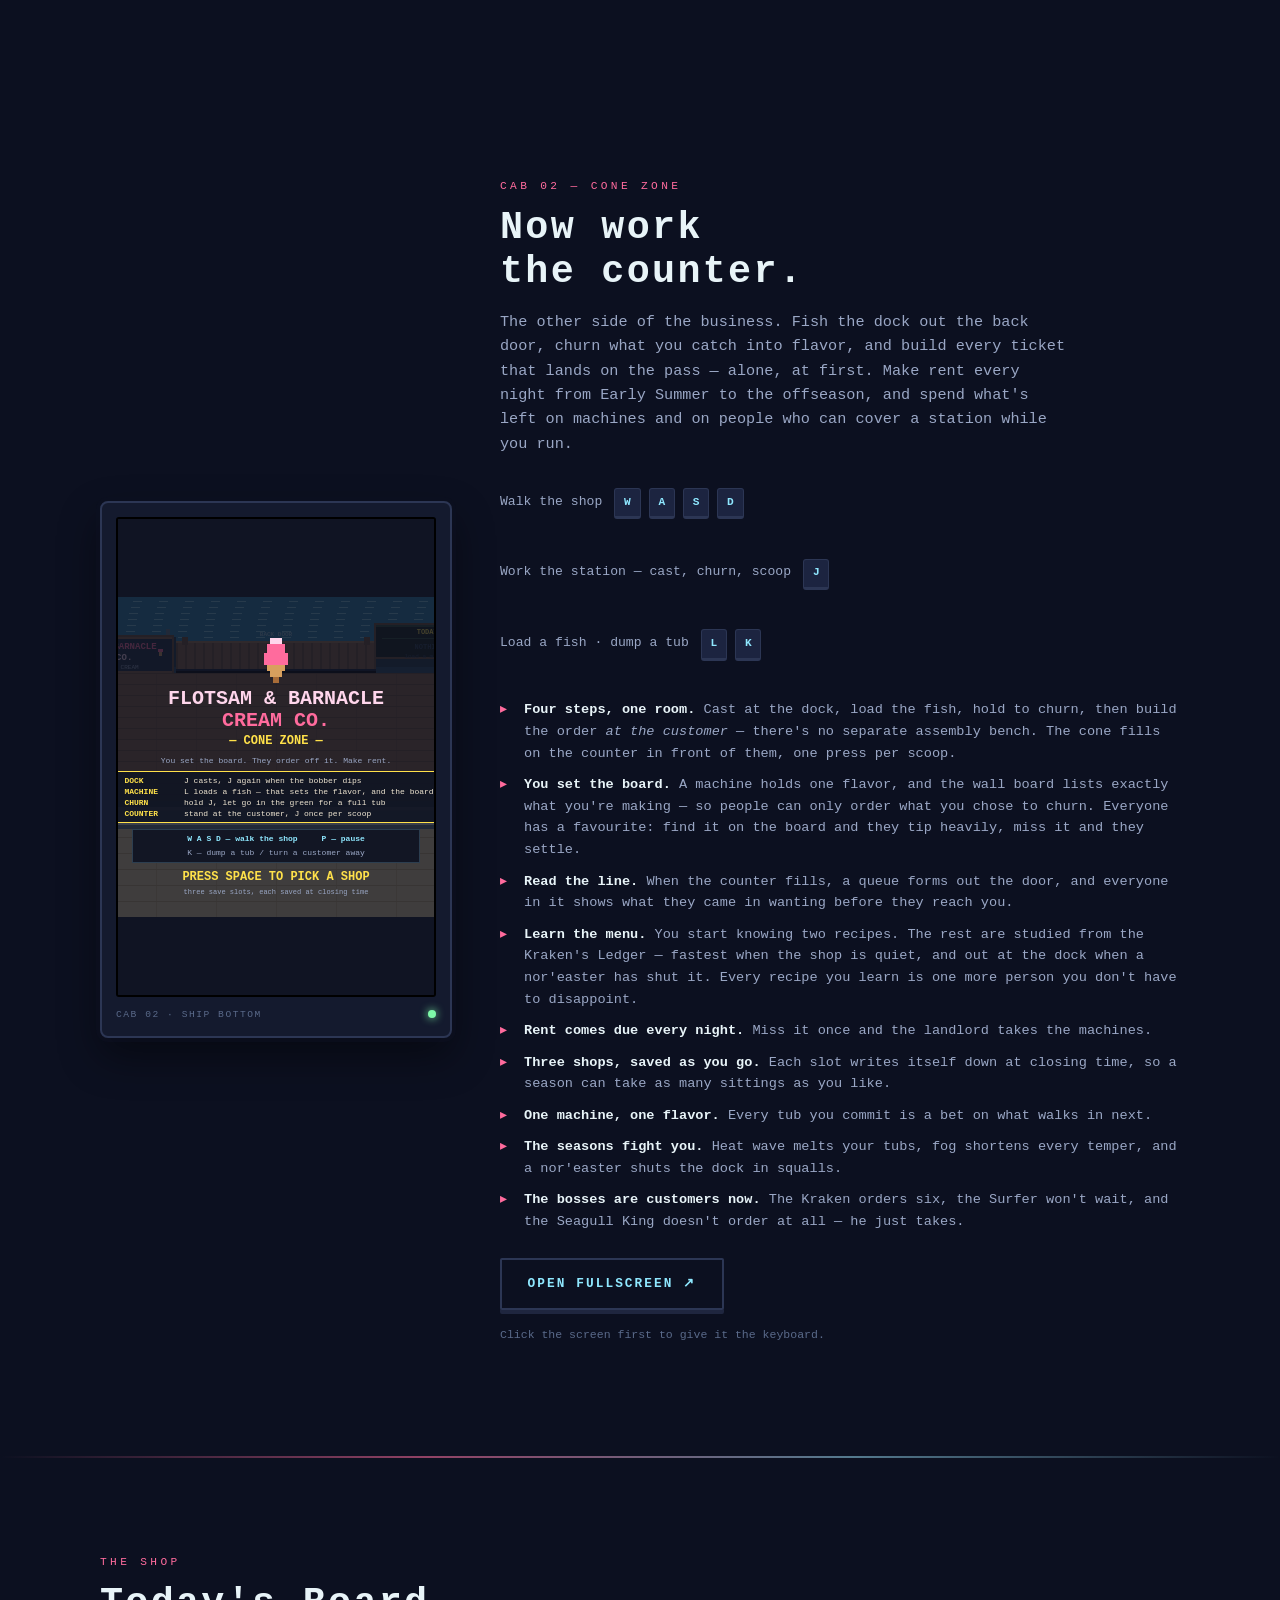
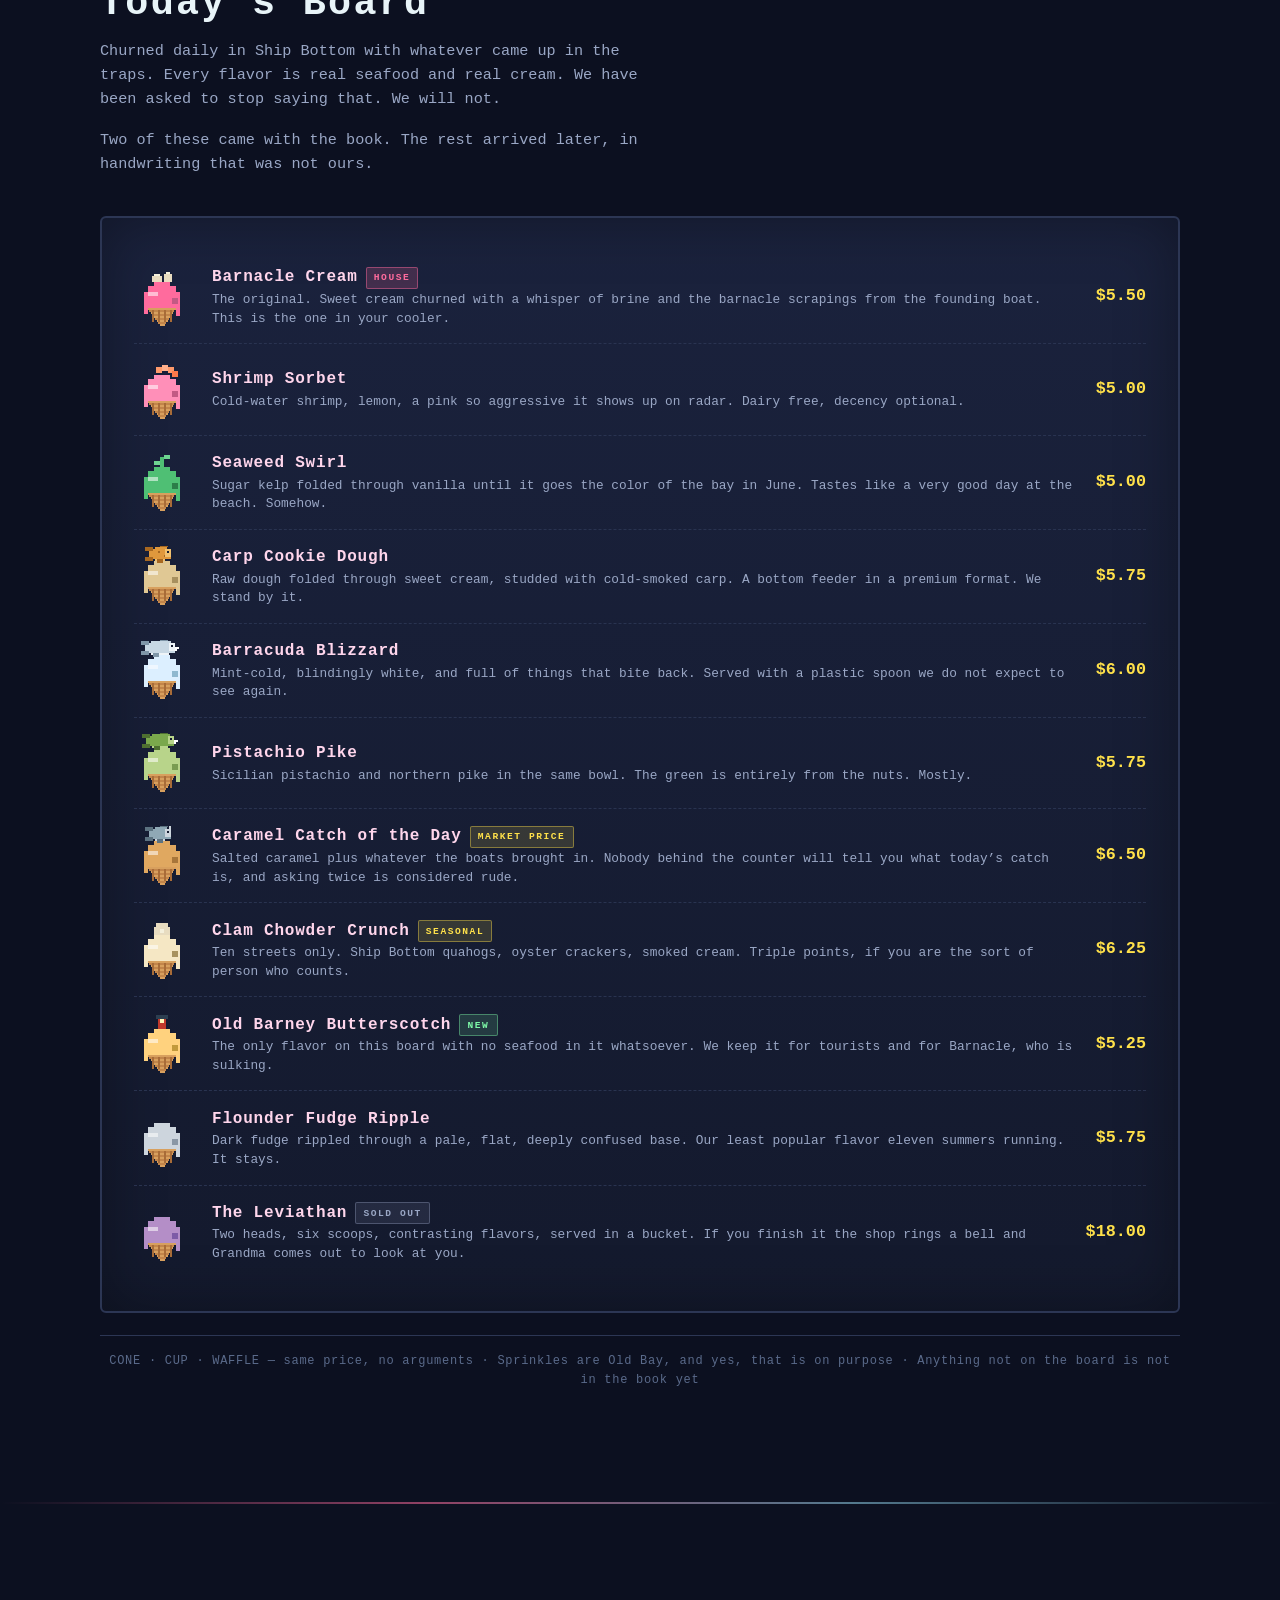
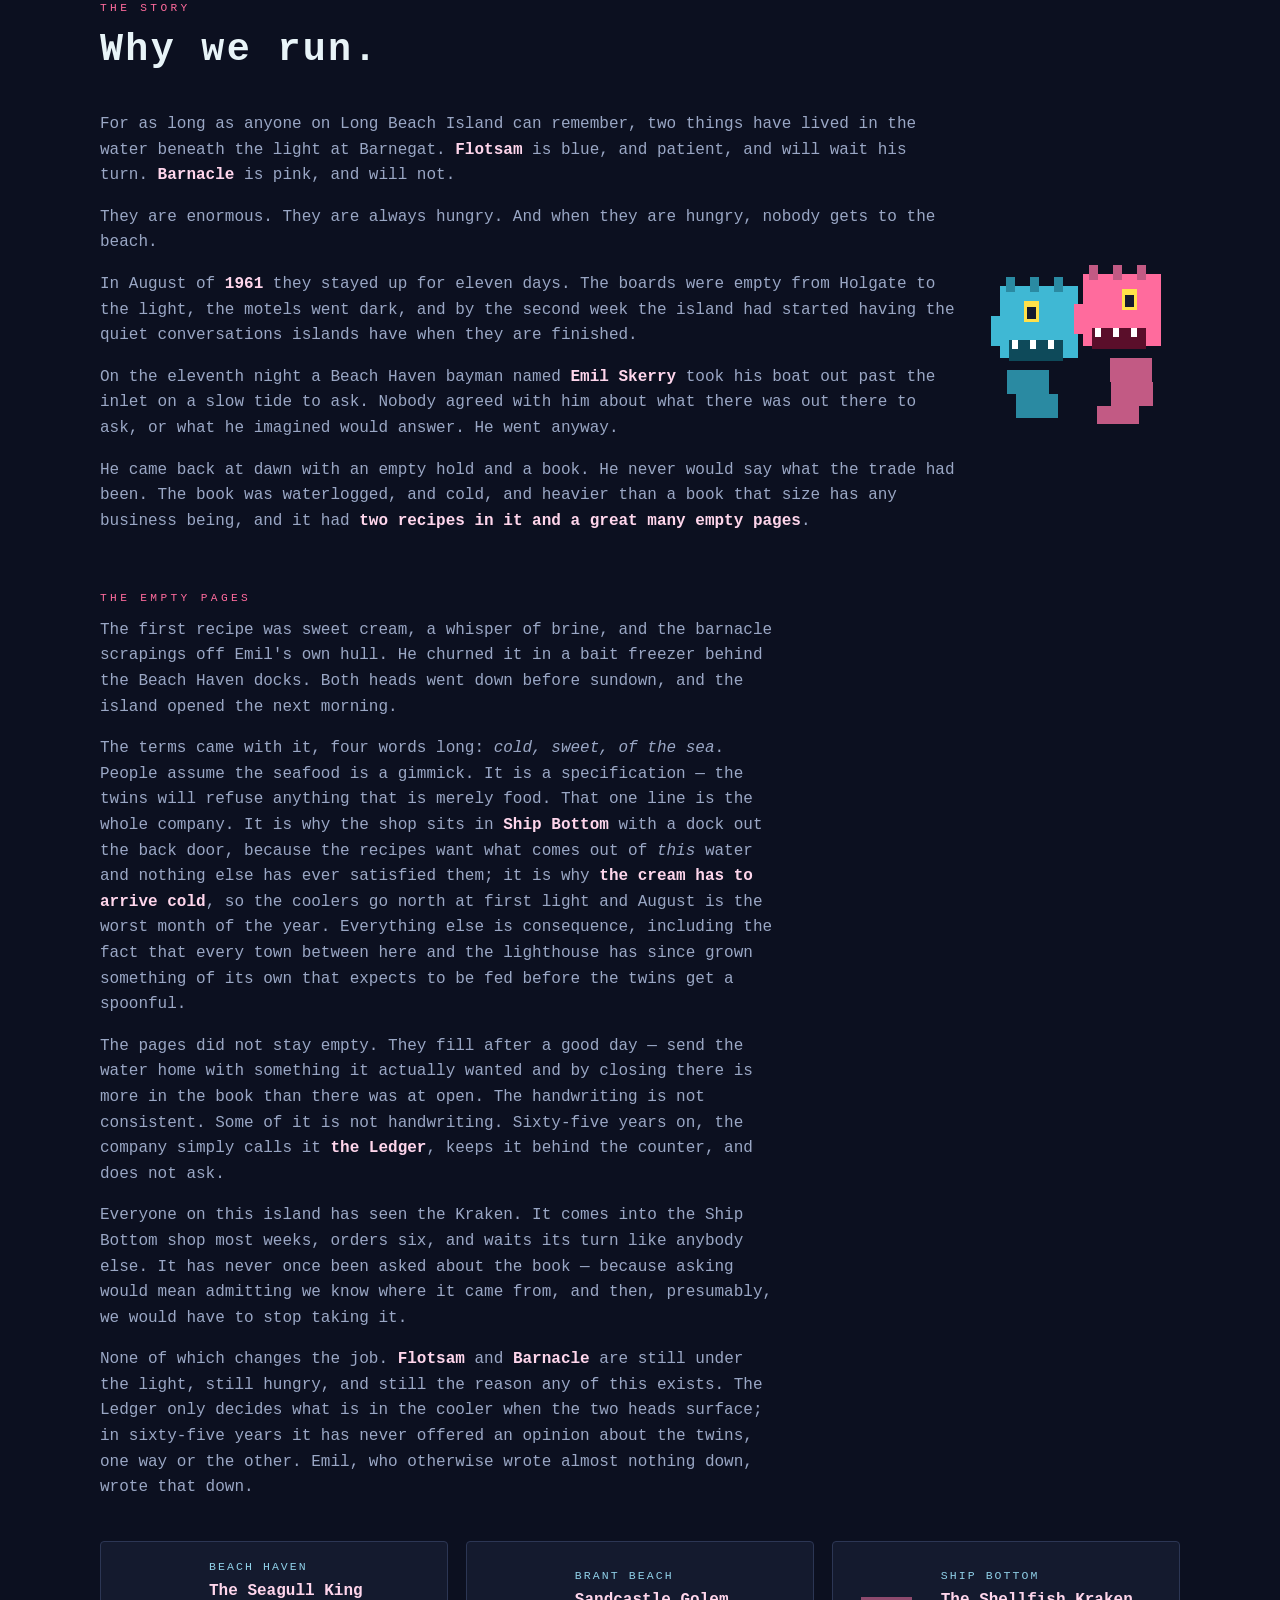
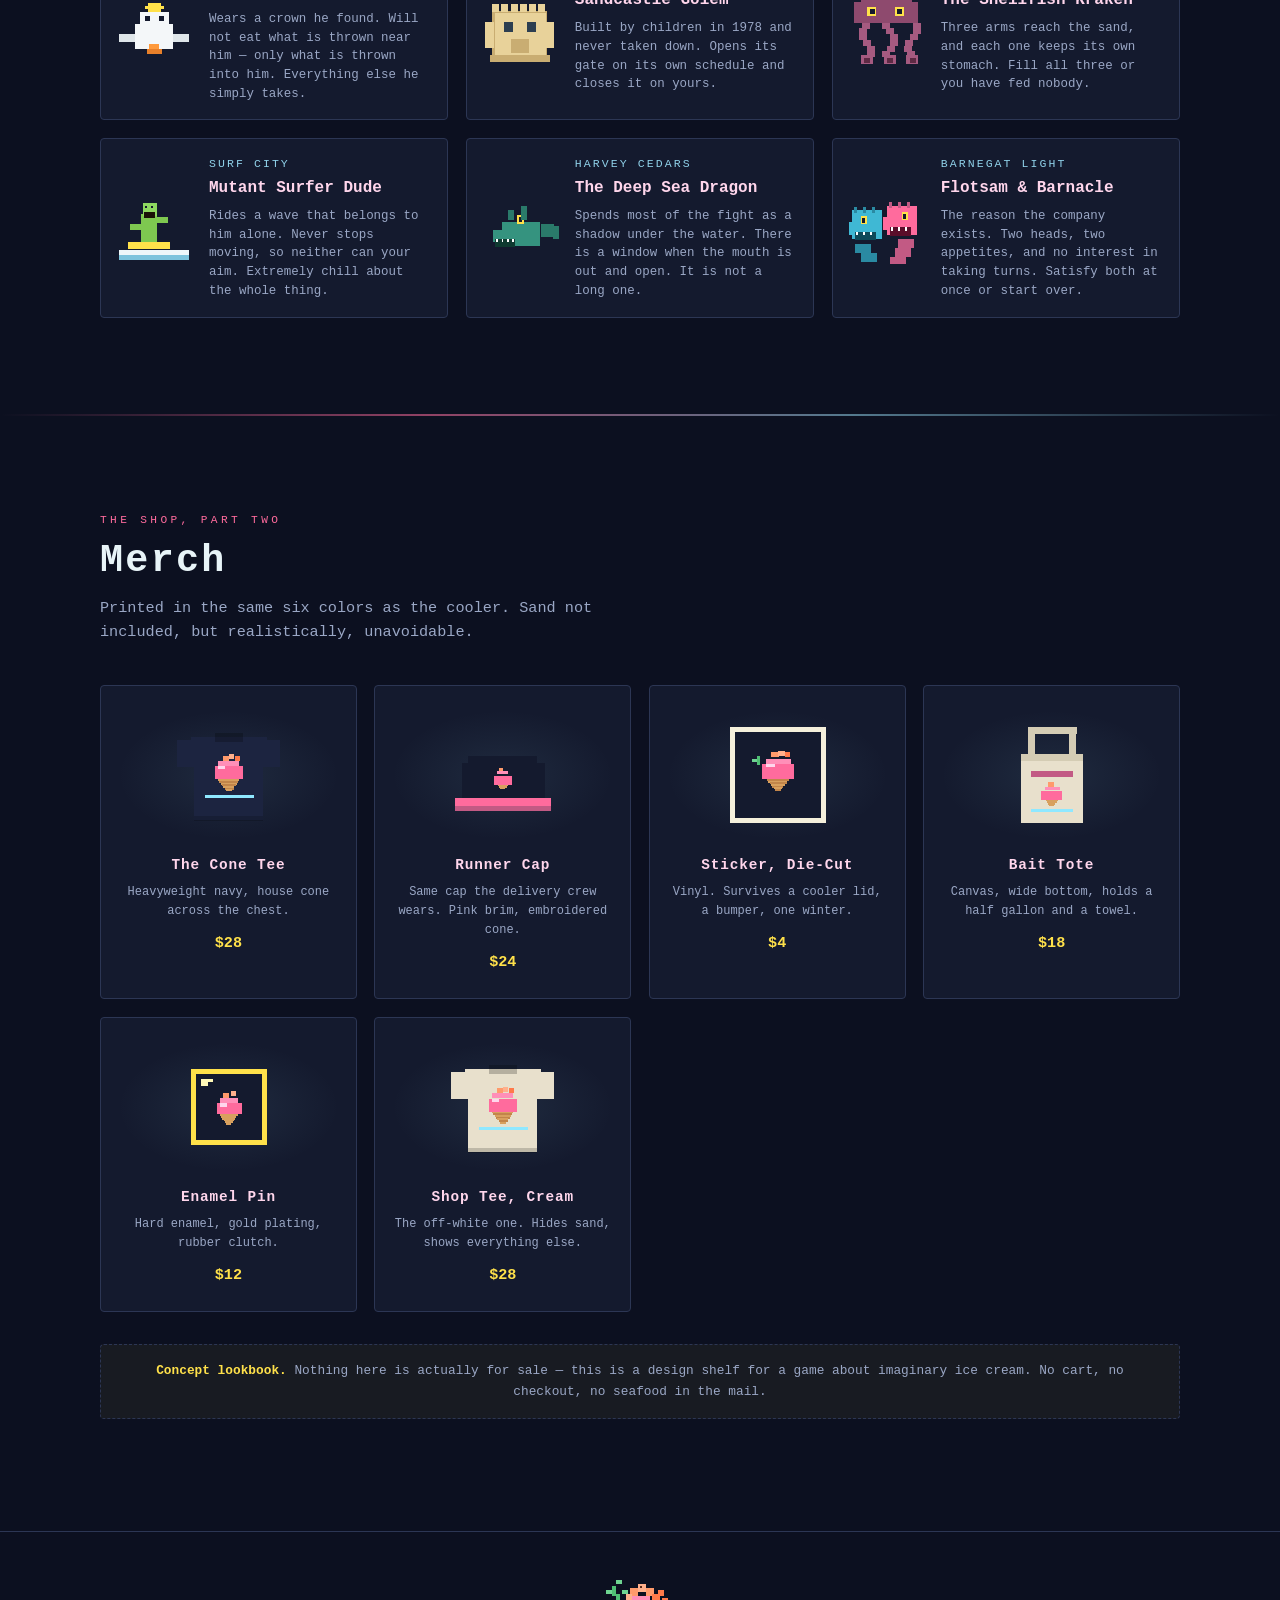
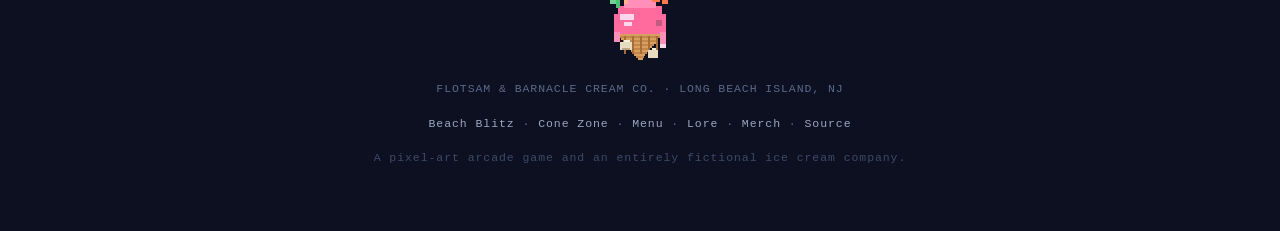
==== commit 50ff633b: "Rewrite the lore as one story instead of two The origin read like it was written for the first game " ====
--- a/index.html
+++ b/index.html
@@ -170,7 +170,7 @@
         seafood and real cream. We have been asked to stop saying that. We will not.
       </p>
       <p class="lede" style="margin-top:0.6rem">
-        Two of these are ours. The rest were copied out of a book we did not write.
+        Two of these came with the book. The rest arrived later, in handwriting that was not ours.
       </p>
     </div>
 
@@ -205,34 +205,48 @@
           the beach.
         </p>
         <p>
-          In the summer of <strong>1961</strong>, a Beach Haven bayman working a slow tide
-          discovered the one thing that puts them back to sleep: something cold, something sweet,
-          and something unmistakably <em>of the sea</em>. He churned the first batch in a bait
-          freezer. Both heads went down before sundown.
+          In August of <strong>1961</strong> they stayed up for eleven days. The boards were
+          empty from Holgate to the light, the motels went dark, and by the second week the
+          island had started having the quiet conversations islands have when they are finished.
         </p>
         <p>
-          The Flotsam &amp; Barnacle Cream Company has been running that recipe up the island
-          ever since. The rules haven't changed: <strong>the cream has to arrive cold</strong>,
-          August melts everything, and every town between here and the lighthouse has grown
-          something of its own that expects to be fed first.
+          On the eleventh night a Beach Haven bayman named <strong>Emil Skerry</strong> took his
+          boat out past the inlet on a slow tide to ask. Nobody agreed with him about what there
+          was out there to ask, or what he imagined would answer. He went anyway.
+        </p>
+        <p>
+          He came back at dawn with an empty hold and a book. He never would say what the trade
+          had been. The book was waterlogged, and cold, and heavier than a book that size has any
+          business being, and it had <strong>two recipes in it and a great many empty pages</strong>.
         </p>
       </div>
       <div class="lore-art"><span id="loreTwins"></span></div>
     </div>
 
     <div class="lore-body" style="margin-top:2.5rem; max-width:70ch">
-      <p class="eyebrow" style="margin-bottom:0.6rem">The Ledger</p>
+      <p class="eyebrow" style="margin-bottom:0.6rem">The empty pages</p>
       <p>
-        One recipe was enough for one summer. It was not enough for the next. The bayman's
-        notebook has two entries in his own hand — sweet cream and brine, then shrimp — and
-        everything after that is somebody else's handwriting.
+        The first recipe was sweet cream, a whisper of brine, and the barnacle scrapings off
+        Emil's own hull. He churned it in a bait freezer behind the Beach Haven docks. Both heads
+        went down before sundown, and the island opened the next morning.
       </p>
       <p>
-        The company calls it <strong>the Ledger</strong>. It is kept behind the counter in Ship
-        Bottom, it is always faintly damp, and no one who works here will say where the later
-        pages come from. What is known is this: the pages arrive after a good day. Send the water
-        home with something it actually wanted, and by closing there is more in the book than
-        there was at open. The handwriting is not consistent. Some of it is not handwriting.
+        The terms came with it, four words long: <em>cold, sweet, of the sea</em>. People assume
+        the seafood is a gimmick. It is a specification — the twins will refuse anything that is
+        merely food. That one line is the whole company. It is why the shop sits in
+        <strong>Ship Bottom</strong> with a dock out the back door, because the recipes want what
+        comes out of <em>this</em> water and nothing else has ever satisfied them; it is why
+        <strong>the cream has to arrive cold</strong>, so the coolers go north at first light and
+        August is the worst month of the year. Everything else is consequence, including the fact
+        that every town between here and the lighthouse has since grown something of its own that
+        expects to be fed before the twins get a spoonful.
+      </p>
+      <p>
+        The pages did not stay empty. They fill after a good day — send the water home with
+        something it actually wanted and by closing there is more in the book than there was at
+        open. The handwriting is not consistent. Some of it is not handwriting. Sixty-five years
+        on, the company simply calls it <strong>the Ledger</strong>, keeps it behind the counter,
+        and does not ask.
       </p>
       <p>
         Everyone on this island has seen the Kraken. It comes into the Ship Bottom shop most
@@ -242,10 +256,10 @@
       </p>
       <p>
         None of which changes the job. <strong>Flotsam</strong> and <strong>Barnacle</strong> are
-        still under the light, still hungry, and still the reason the coolers go north every
-        morning. The Ledger only decides what is in them when the two heads surface. In sixty-five
-        years it has never offered an opinion about the twins, one way or the other — which the
-        founder considered, in writing, the single most frightening thing about it.
+        still under the light, still hungry, and still the reason any of this exists. The Ledger
+        only decides what is in the cooler when the two heads surface; in sixty-five years it has
+        never offered an opinion about the twins, one way or the other. Emil, who otherwise wrote
+        almost nothing down, wrote that down.
       </p>
     </div>
 
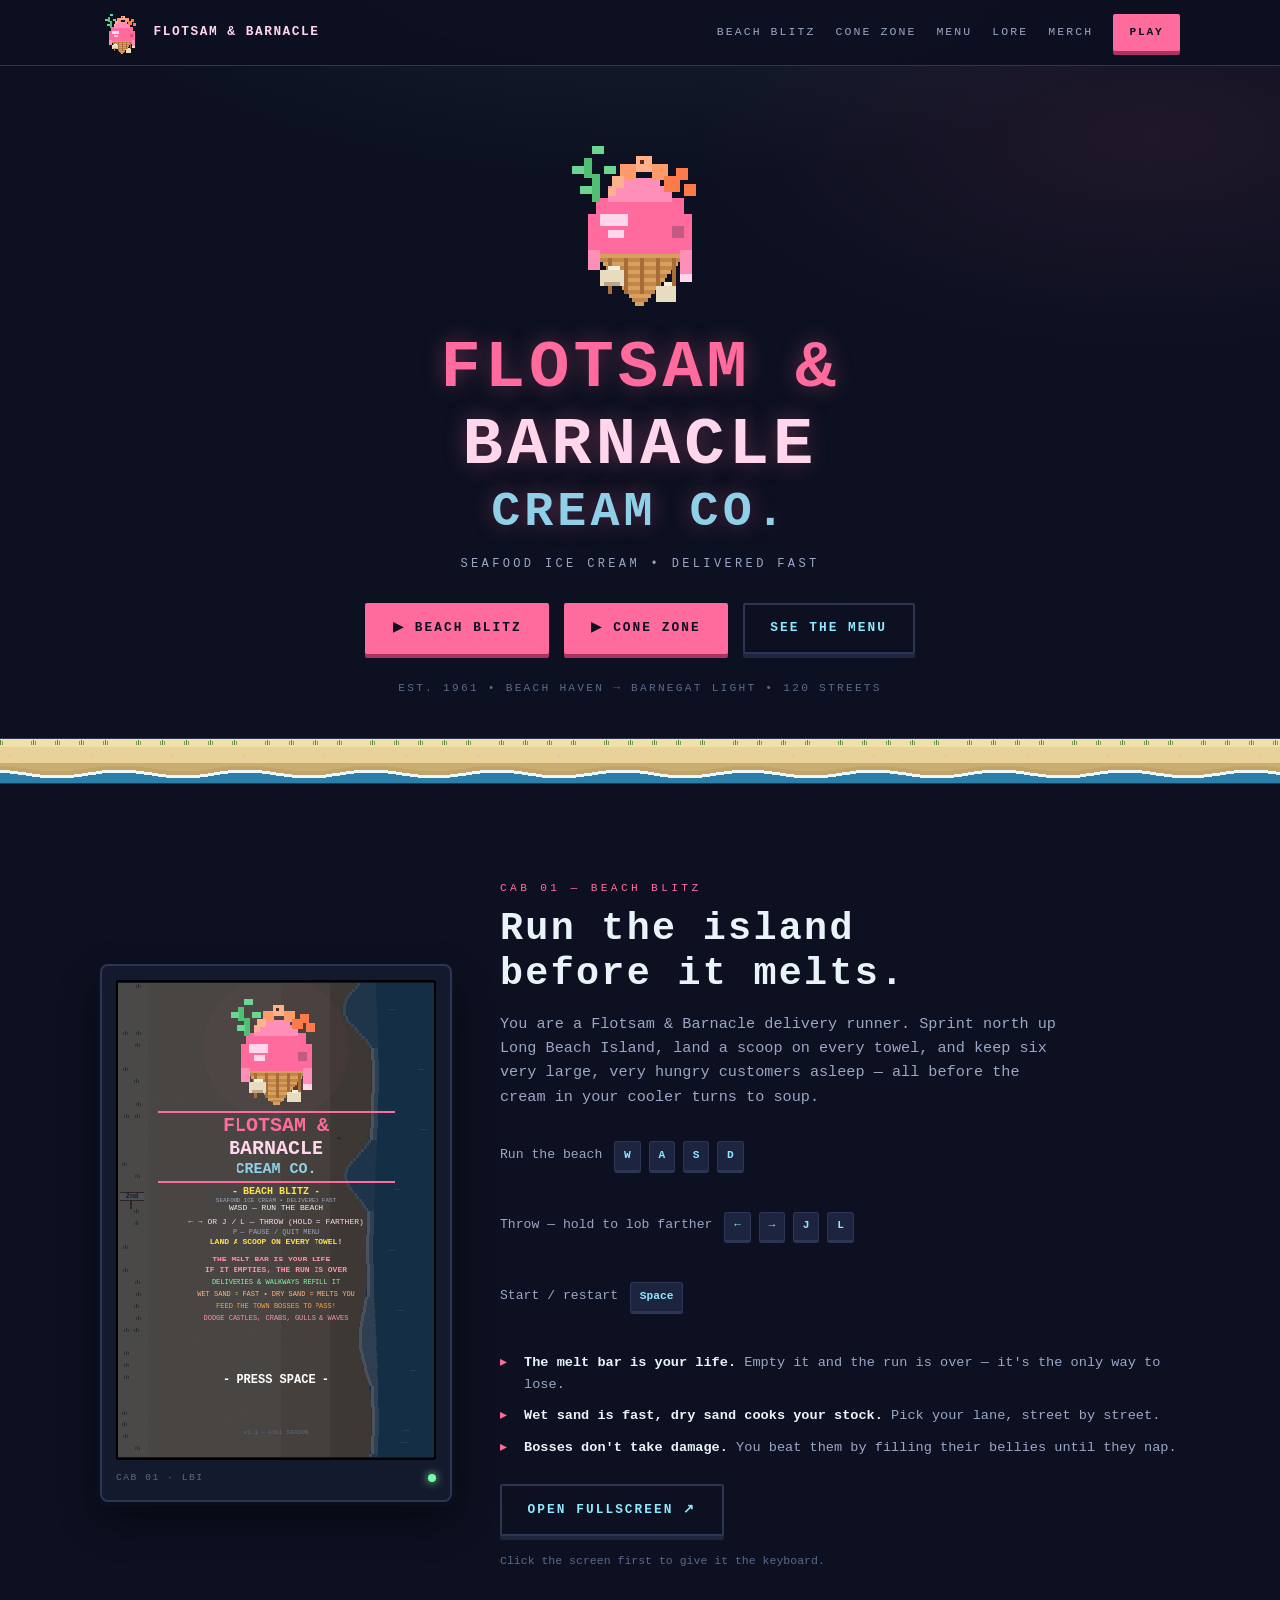
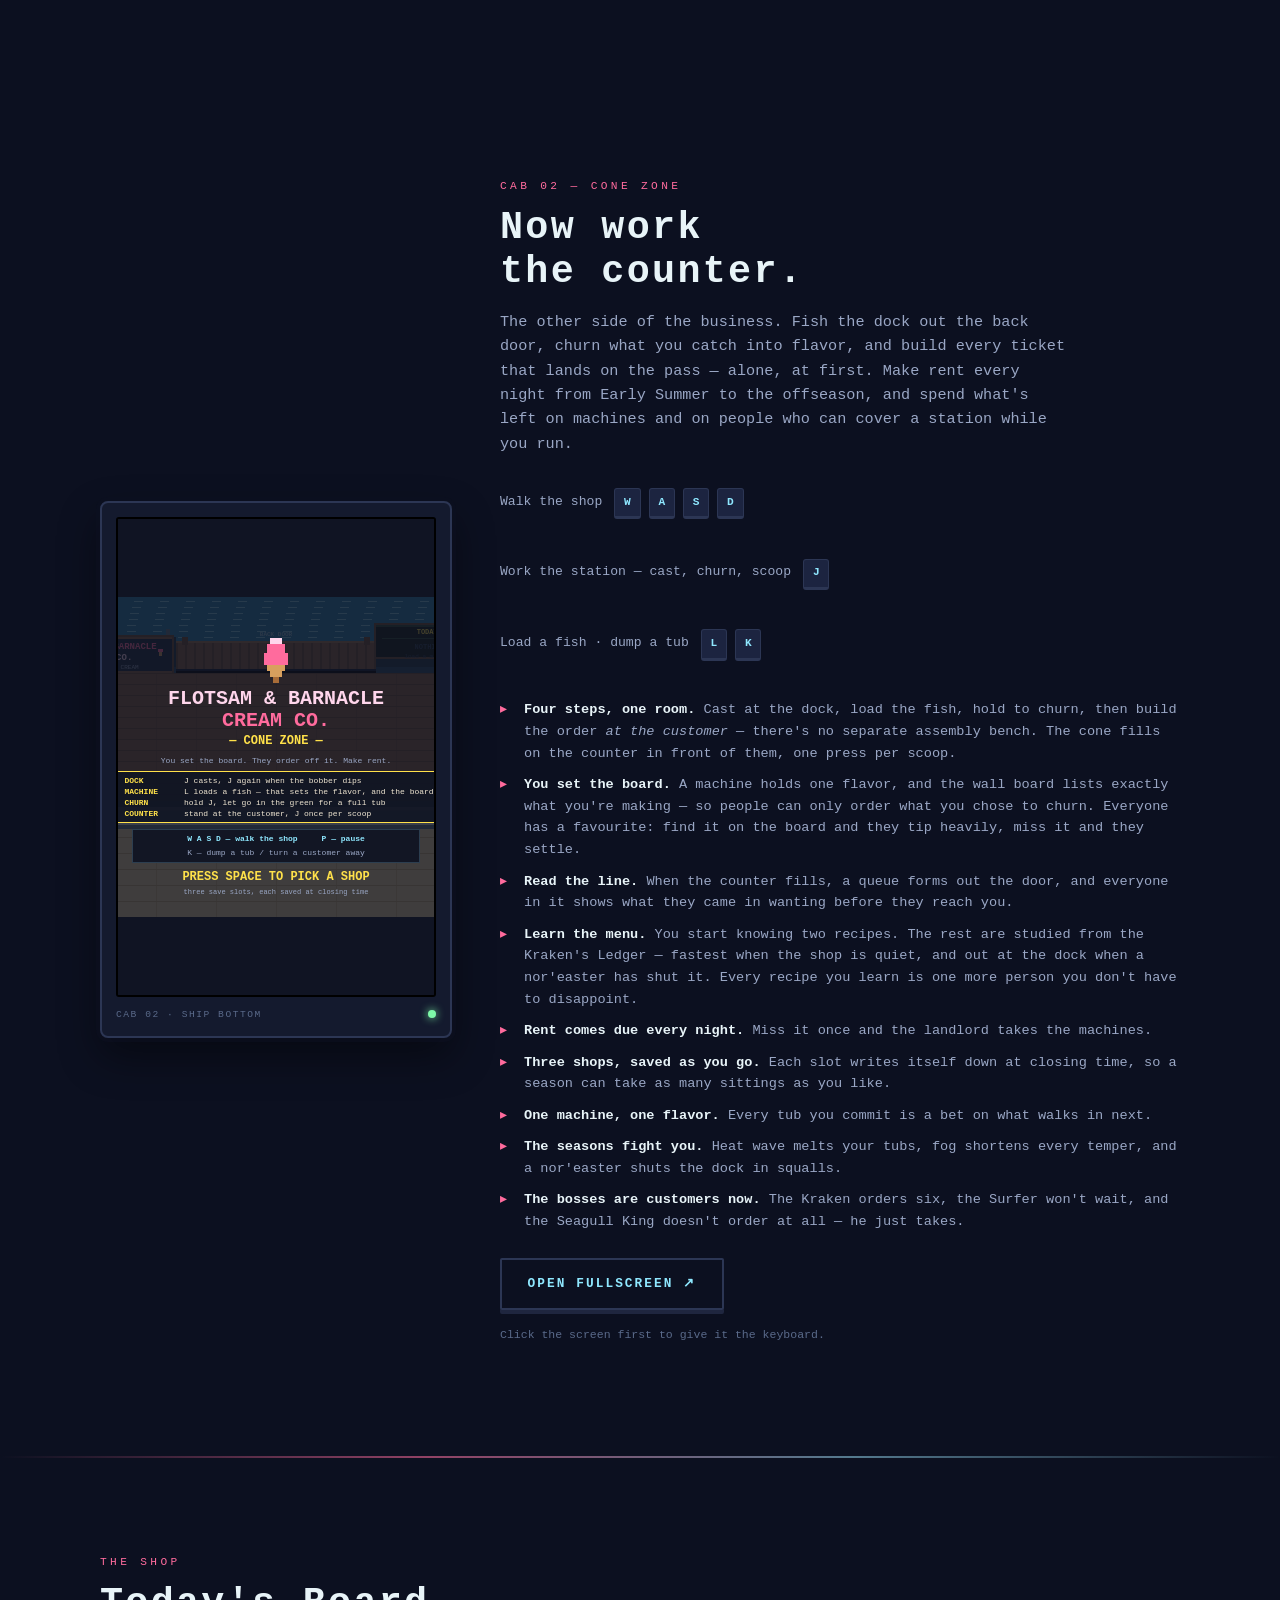
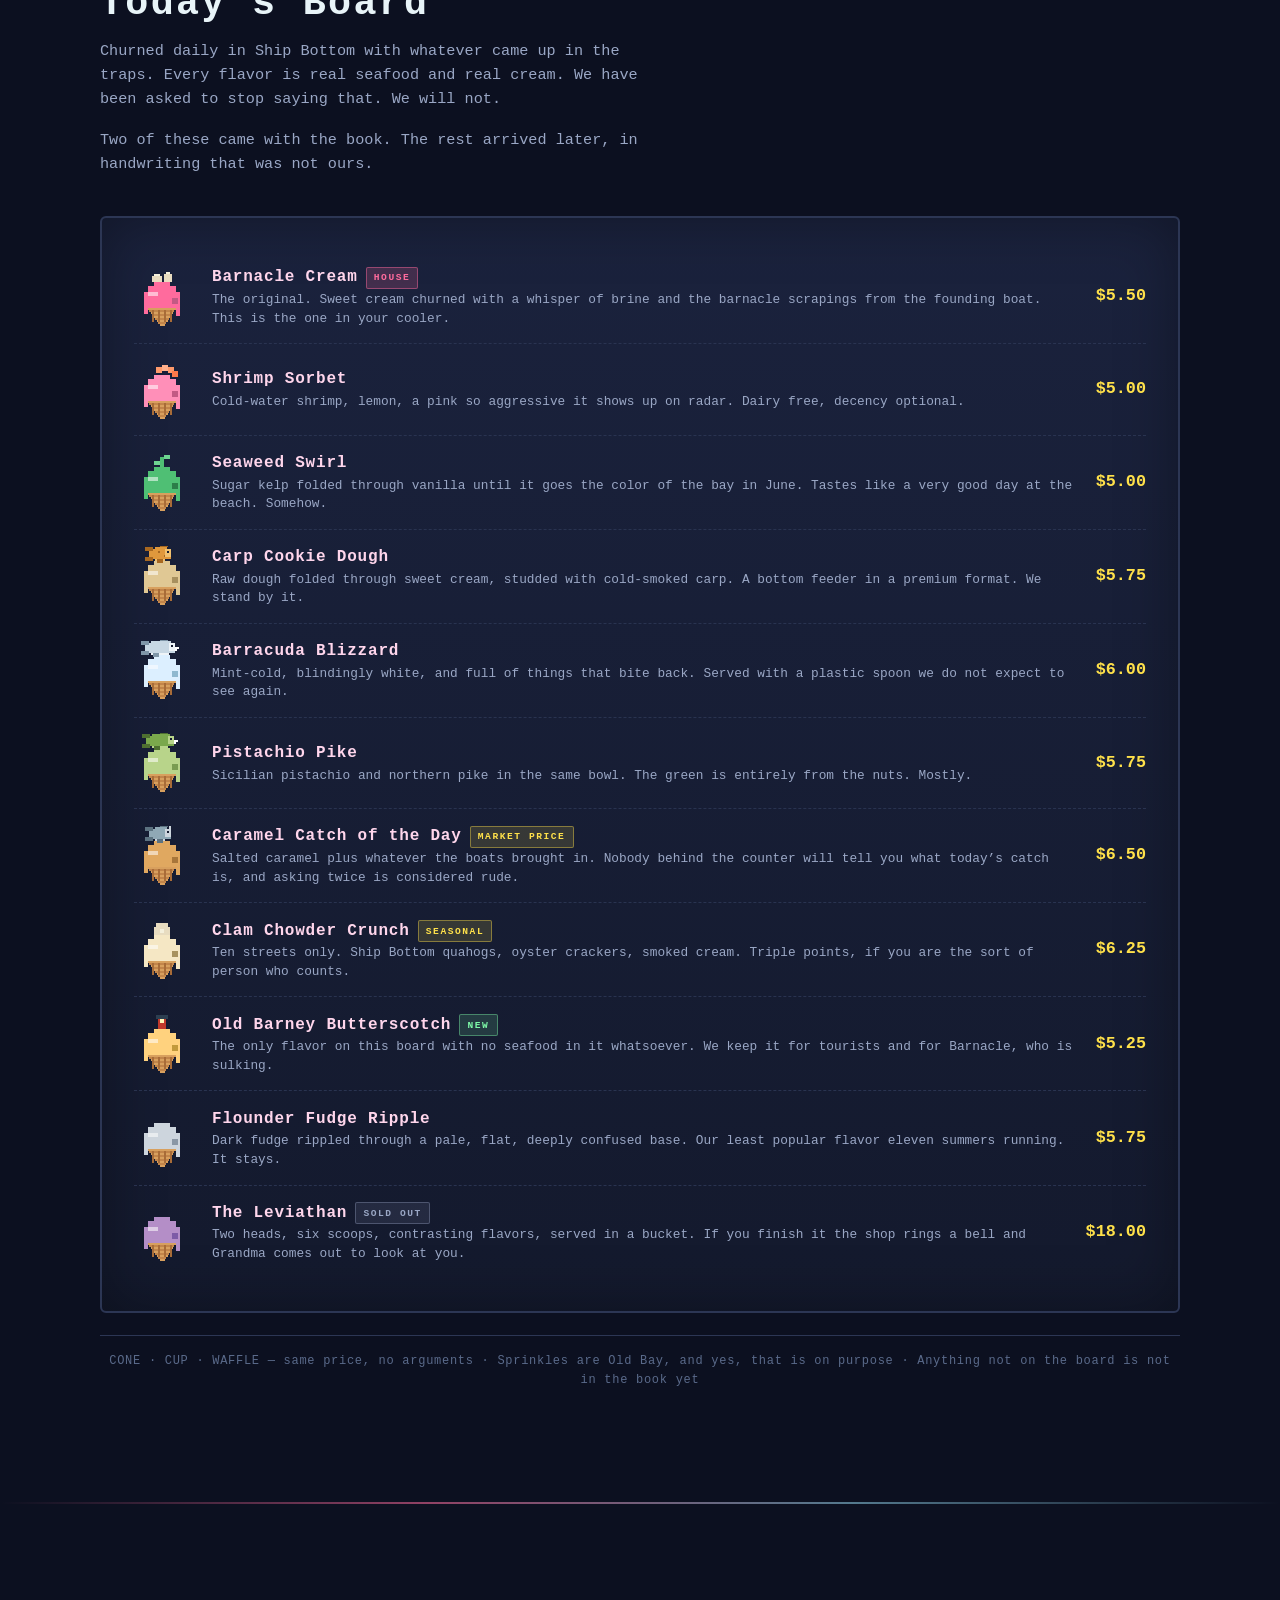
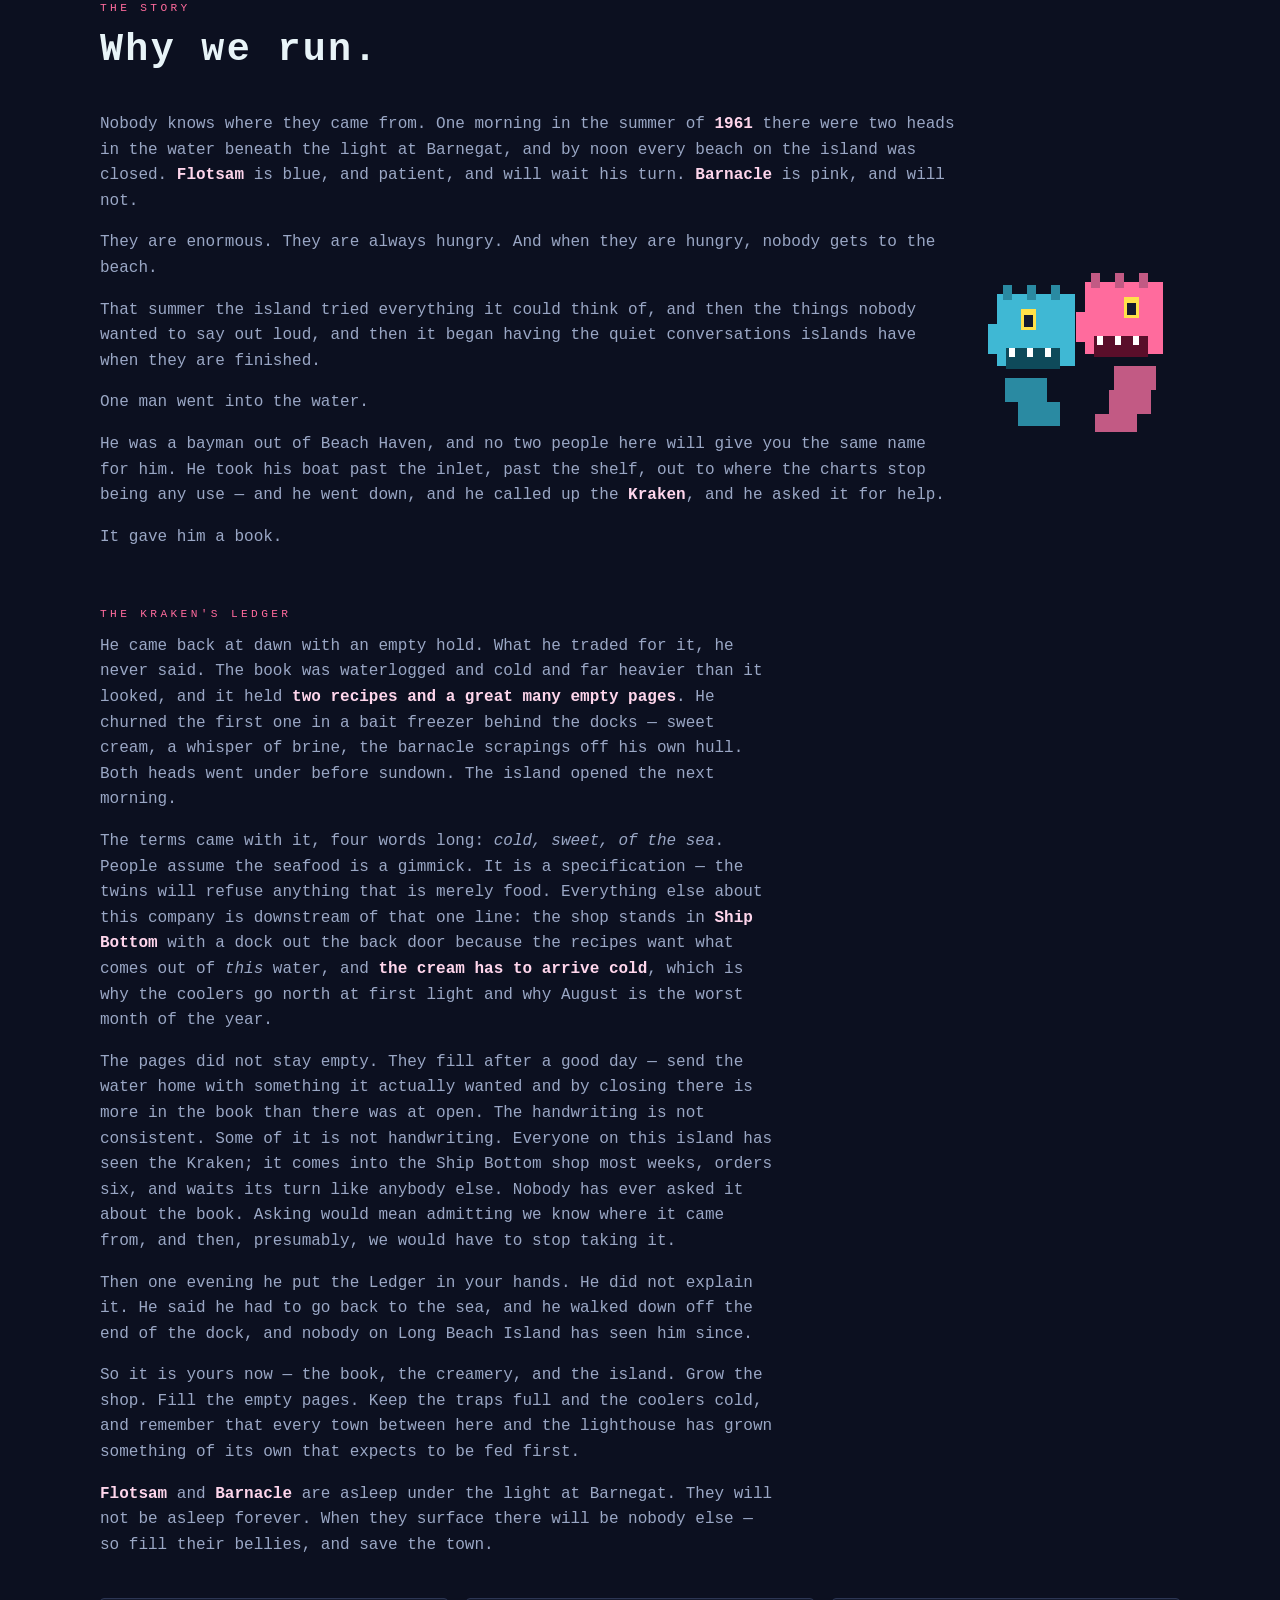
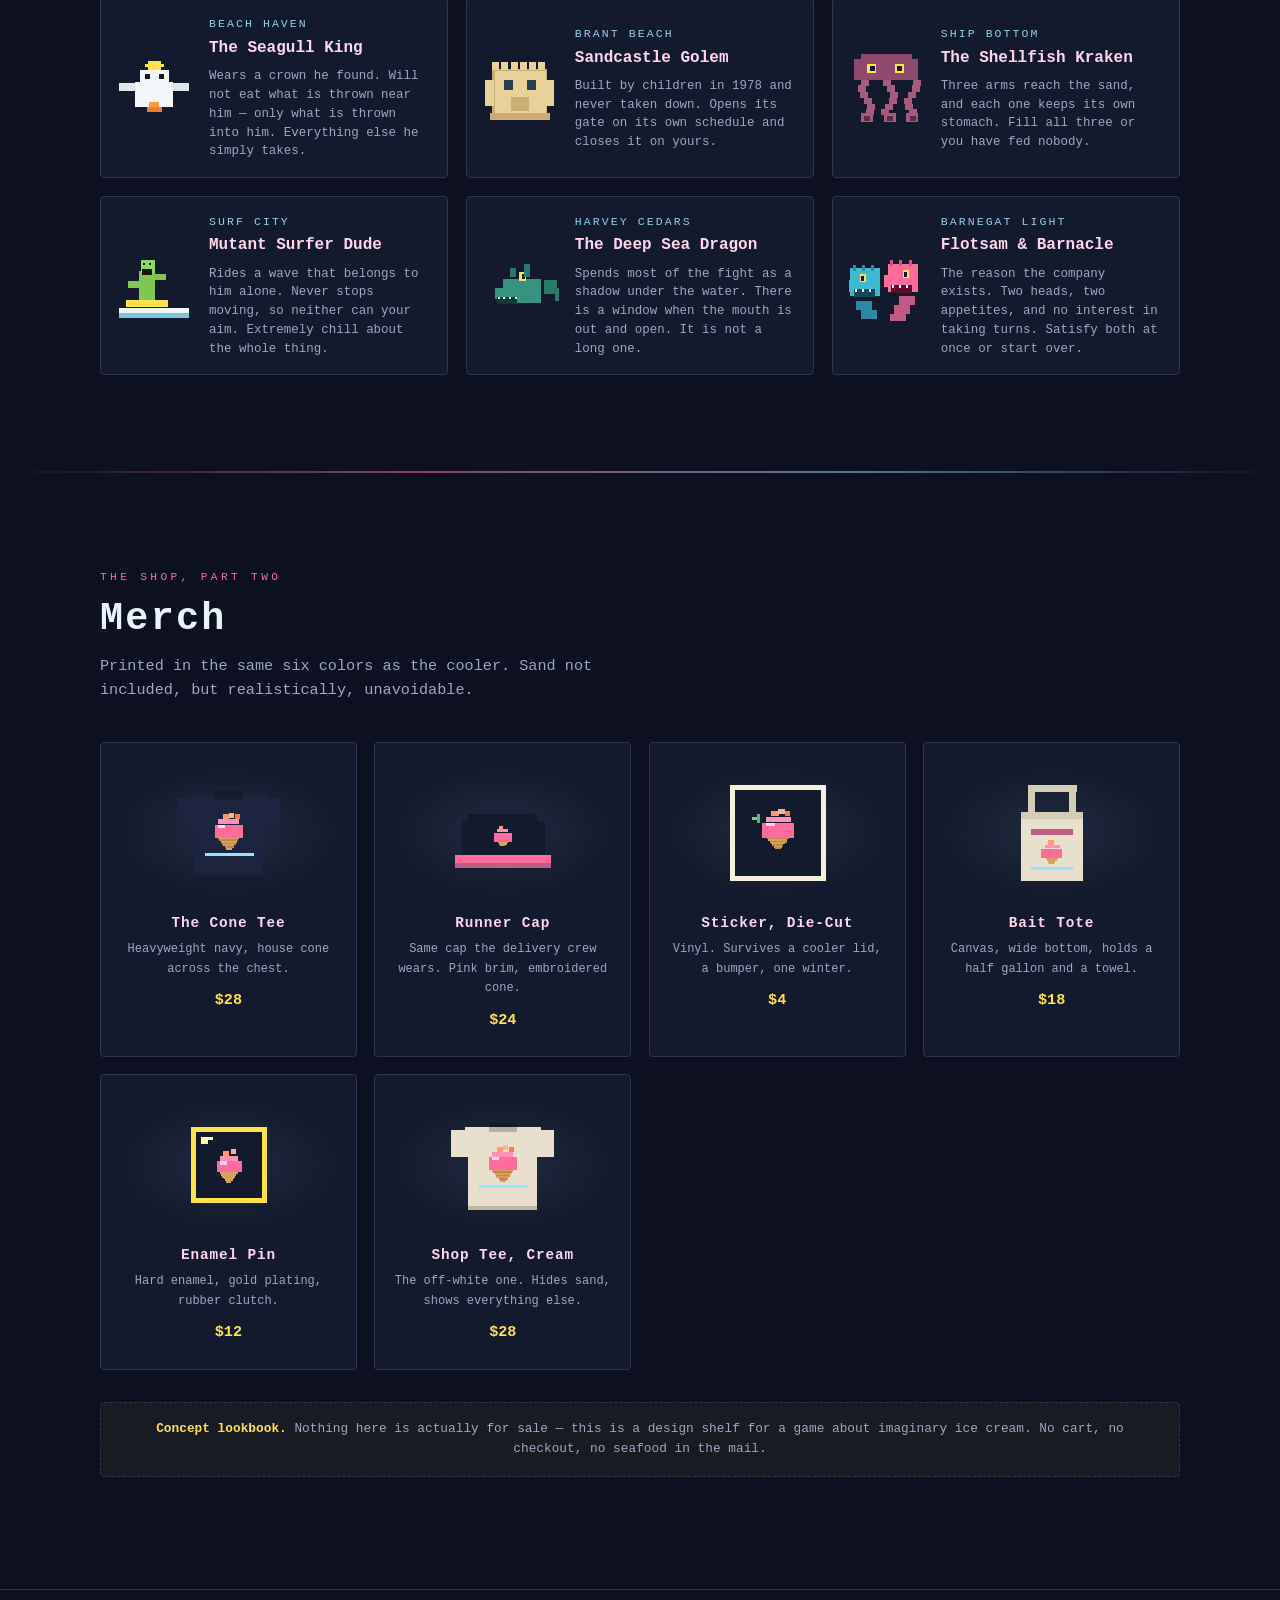
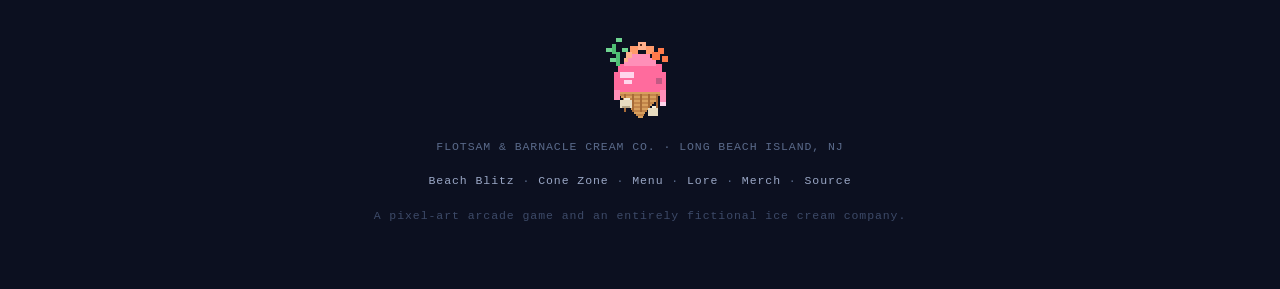
==== commit ef91cda6: "Retell the lore as a handoff, and put the book in your hands Streamlined to one myth with a clean sp" ====
--- a/index.html
+++ b/index.html
@@ -196,70 +196,79 @@
     <div class="lore-lead">
       <div class="lore-body">
         <p>
-          For as long as anyone on Long Beach Island can remember, two things have lived in the
-          water beneath the light at Barnegat. <strong>Flotsam</strong> is blue, and patient, and
-          will wait his turn. <strong>Barnacle</strong> is pink, and will not.
+          Nobody knows where they came from. One morning in the summer of <strong>1961</strong>
+          there were two heads in the water beneath the light at Barnegat, and by noon every
+          beach on the island was closed. <strong>Flotsam</strong> is blue, and patient, and will
+          wait his turn. <strong>Barnacle</strong> is pink, and will not.
         </p>
         <p>
           They are enormous. They are always hungry. And when they are hungry, nobody gets to
           the beach.
         </p>
         <p>
-          In August of <strong>1961</strong> they stayed up for eleven days. The boards were
-          empty from Holgate to the light, the motels went dark, and by the second week the
-          island had started having the quiet conversations islands have when they are finished.
+          That summer the island tried everything it could think of, and then the things nobody
+          wanted to say out loud, and then it began having the quiet conversations islands have
+          when they are finished.
         </p>
         <p>
-          On the eleventh night a Beach Haven bayman named <strong>Emil Skerry</strong> took his
-          boat out past the inlet on a slow tide to ask. Nobody agreed with him about what there
-          was out there to ask, or what he imagined would answer. He went anyway.
+          One man went into the water.
         </p>
         <p>
-          He came back at dawn with an empty hold and a book. He never would say what the trade
-          had been. The book was waterlogged, and cold, and heavier than a book that size has any
-          business being, and it had <strong>two recipes in it and a great many empty pages</strong>.
+          He was a bayman out of Beach Haven, and no two people here will give you the same name
+          for him. He took his boat past the inlet, past the shelf, out to where the charts stop
+          being any use — and he went down, and he called up the <strong>Kraken</strong>, and he
+          asked it for help.
+        </p>
+        <p>
+          It gave him a book.
         </p>
       </div>
       <div class="lore-art"><span id="loreTwins"></span></div>
     </div>
 
     <div class="lore-body" style="margin-top:2.5rem; max-width:70ch">
-      <p class="eyebrow" style="margin-bottom:0.6rem">The empty pages</p>
+      <p class="eyebrow" style="margin-bottom:0.6rem">The Kraken's Ledger</p>
       <p>
-        The first recipe was sweet cream, a whisper of brine, and the barnacle scrapings off
-        Emil's own hull. He churned it in a bait freezer behind the Beach Haven docks. Both heads
-        went down before sundown, and the island opened the next morning.
+        He came back at dawn with an empty hold. What he traded for it, he never said. The book
+        was waterlogged and cold and far heavier than it looked, and it held
+        <strong>two recipes and a great many empty pages</strong>. He churned the first one in a
+        bait freezer behind the docks — sweet cream, a whisper of brine, the barnacle scrapings
+        off his own hull. Both heads went under before sundown. The island opened the next
+        morning.
       </p>
       <p>
         The terms came with it, four words long: <em>cold, sweet, of the sea</em>. People assume
         the seafood is a gimmick. It is a specification — the twins will refuse anything that is
-        merely food. That one line is the whole company. It is why the shop sits in
-        <strong>Ship Bottom</strong> with a dock out the back door, because the recipes want what
-        comes out of <em>this</em> water and nothing else has ever satisfied them; it is why
-        <strong>the cream has to arrive cold</strong>, so the coolers go north at first light and
-        August is the worst month of the year. Everything else is consequence, including the fact
-        that every town between here and the lighthouse has since grown something of its own that
-        expects to be fed before the twins get a spoonful.
+        merely food. Everything else about this company is downstream of that one line: the shop
+        stands in <strong>Ship Bottom</strong> with a dock out the back door because the recipes
+        want what comes out of <em>this</em> water, and <strong>the cream has to arrive cold</strong>,
+        which is why the coolers go north at first light and why August is the worst month of the
+        year.
       </p>
       <p>
         The pages did not stay empty. They fill after a good day — send the water home with
         something it actually wanted and by closing there is more in the book than there was at
-        open. The handwriting is not consistent. Some of it is not handwriting. Sixty-five years
-        on, the company simply calls it <strong>the Ledger</strong>, keeps it behind the counter,
-        and does not ask.
+        open. The handwriting is not consistent. Some of it is not handwriting. Everyone on this
+        island has seen the Kraken; it comes into the Ship Bottom shop most weeks, orders six,
+        and waits its turn like anybody else. Nobody has ever asked it about the book. Asking
+        would mean admitting we know where it came from, and then, presumably, we would have to
+        stop taking it.
       </p>
       <p>
-        Everyone on this island has seen the Kraken. It comes into the Ship Bottom shop most
-        weeks, orders six, and waits its turn like anybody else. It has never once been asked
-        about the book — because asking would mean admitting we know where it came from, and
-        then, presumably, we would have to stop taking it.
+        Then one evening he put the Ledger in your hands. He did not explain it. He said he had
+        to go back to the sea, and he walked down off the end of the dock, and nobody on Long
+        Beach Island has seen him since.
       </p>
       <p>
-        None of which changes the job. <strong>Flotsam</strong> and <strong>Barnacle</strong> are
-        still under the light, still hungry, and still the reason any of this exists. The Ledger
-        only decides what is in the cooler when the two heads surface; in sixty-five years it has
-        never offered an opinion about the twins, one way or the other. Emil, who otherwise wrote
-        almost nothing down, wrote that down.
+        So it is yours now — the book, the creamery, and the island. Grow the shop. Fill the
+        empty pages. Keep the traps full and the coolers cold, and remember that every town
+        between here and the lighthouse has grown something of its own that expects to be fed
+        first.
+      </p>
+      <p>
+        <strong>Flotsam</strong> and <strong>Barnacle</strong> are asleep under the light at
+        Barnegat. They will not be asleep forever. When they surface there will be nobody else —
+        so fill their bellies, and save the town.
       </p>
     </div>
 
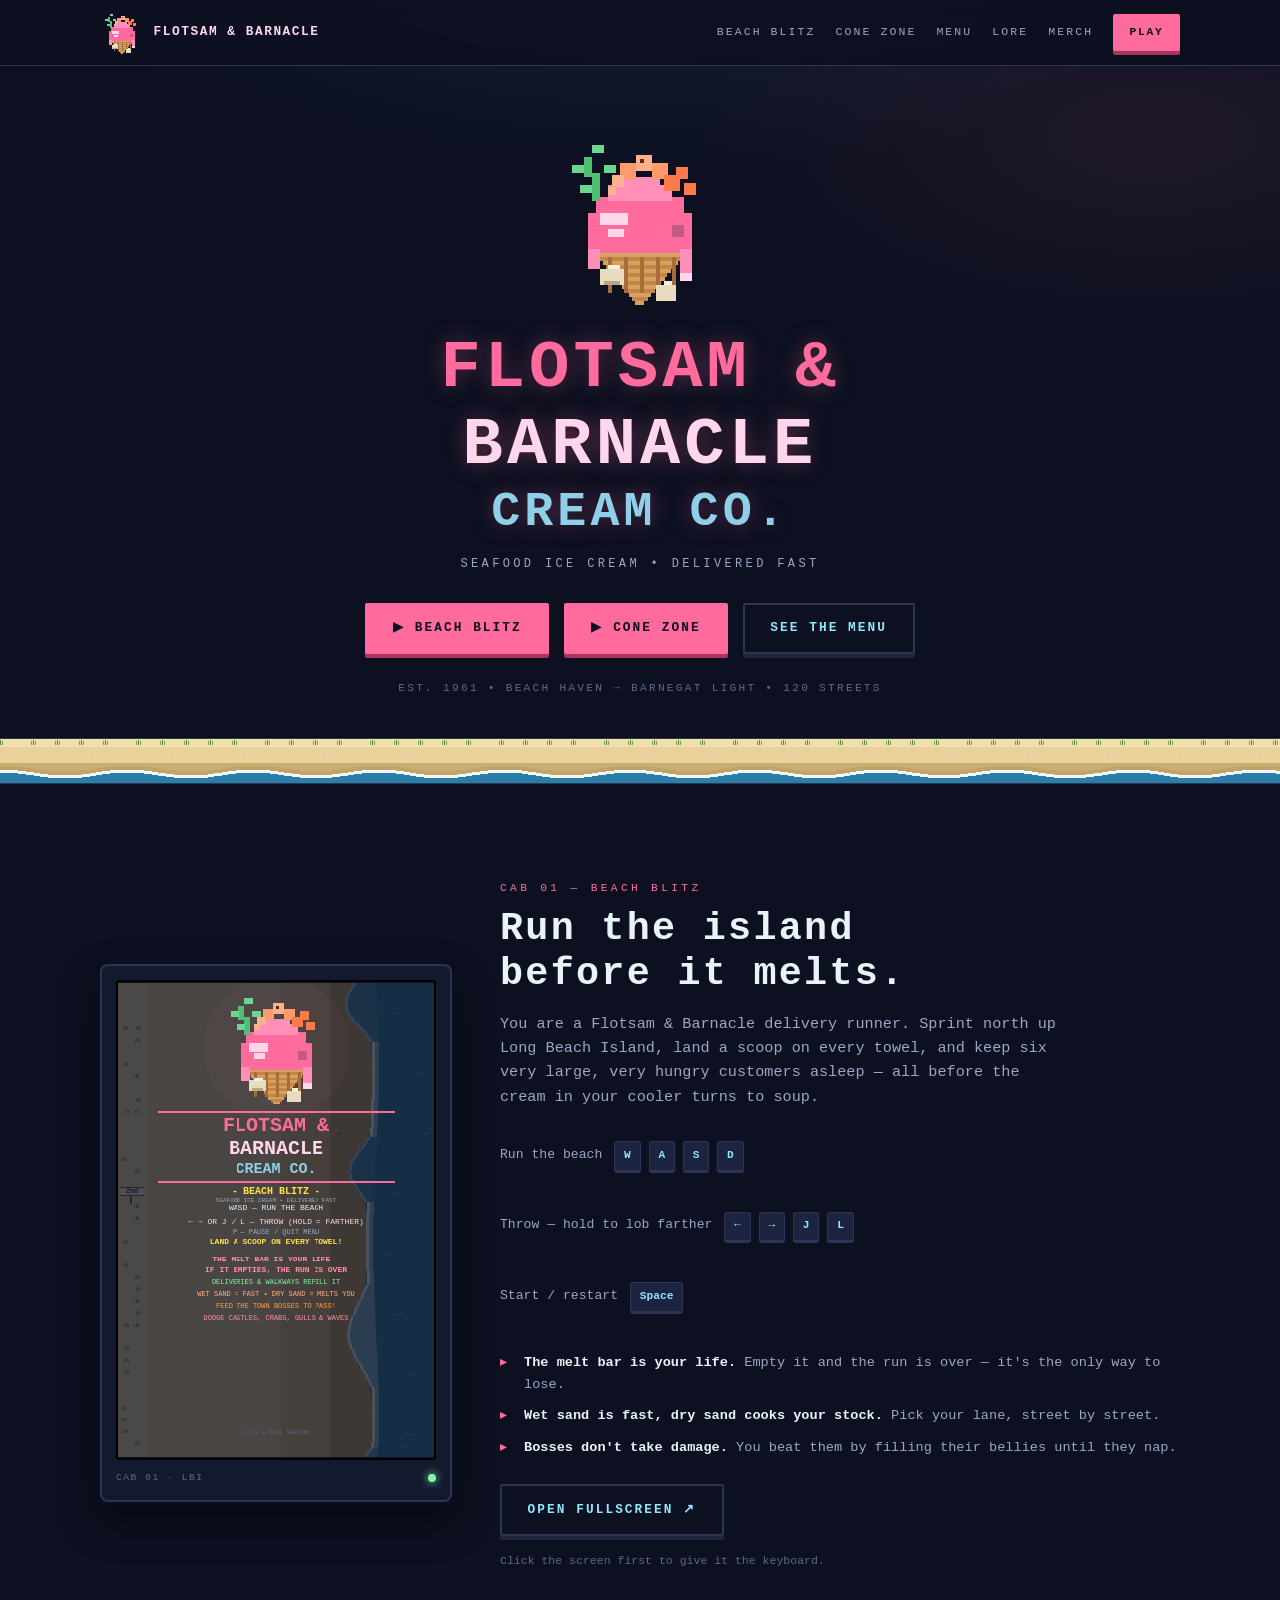
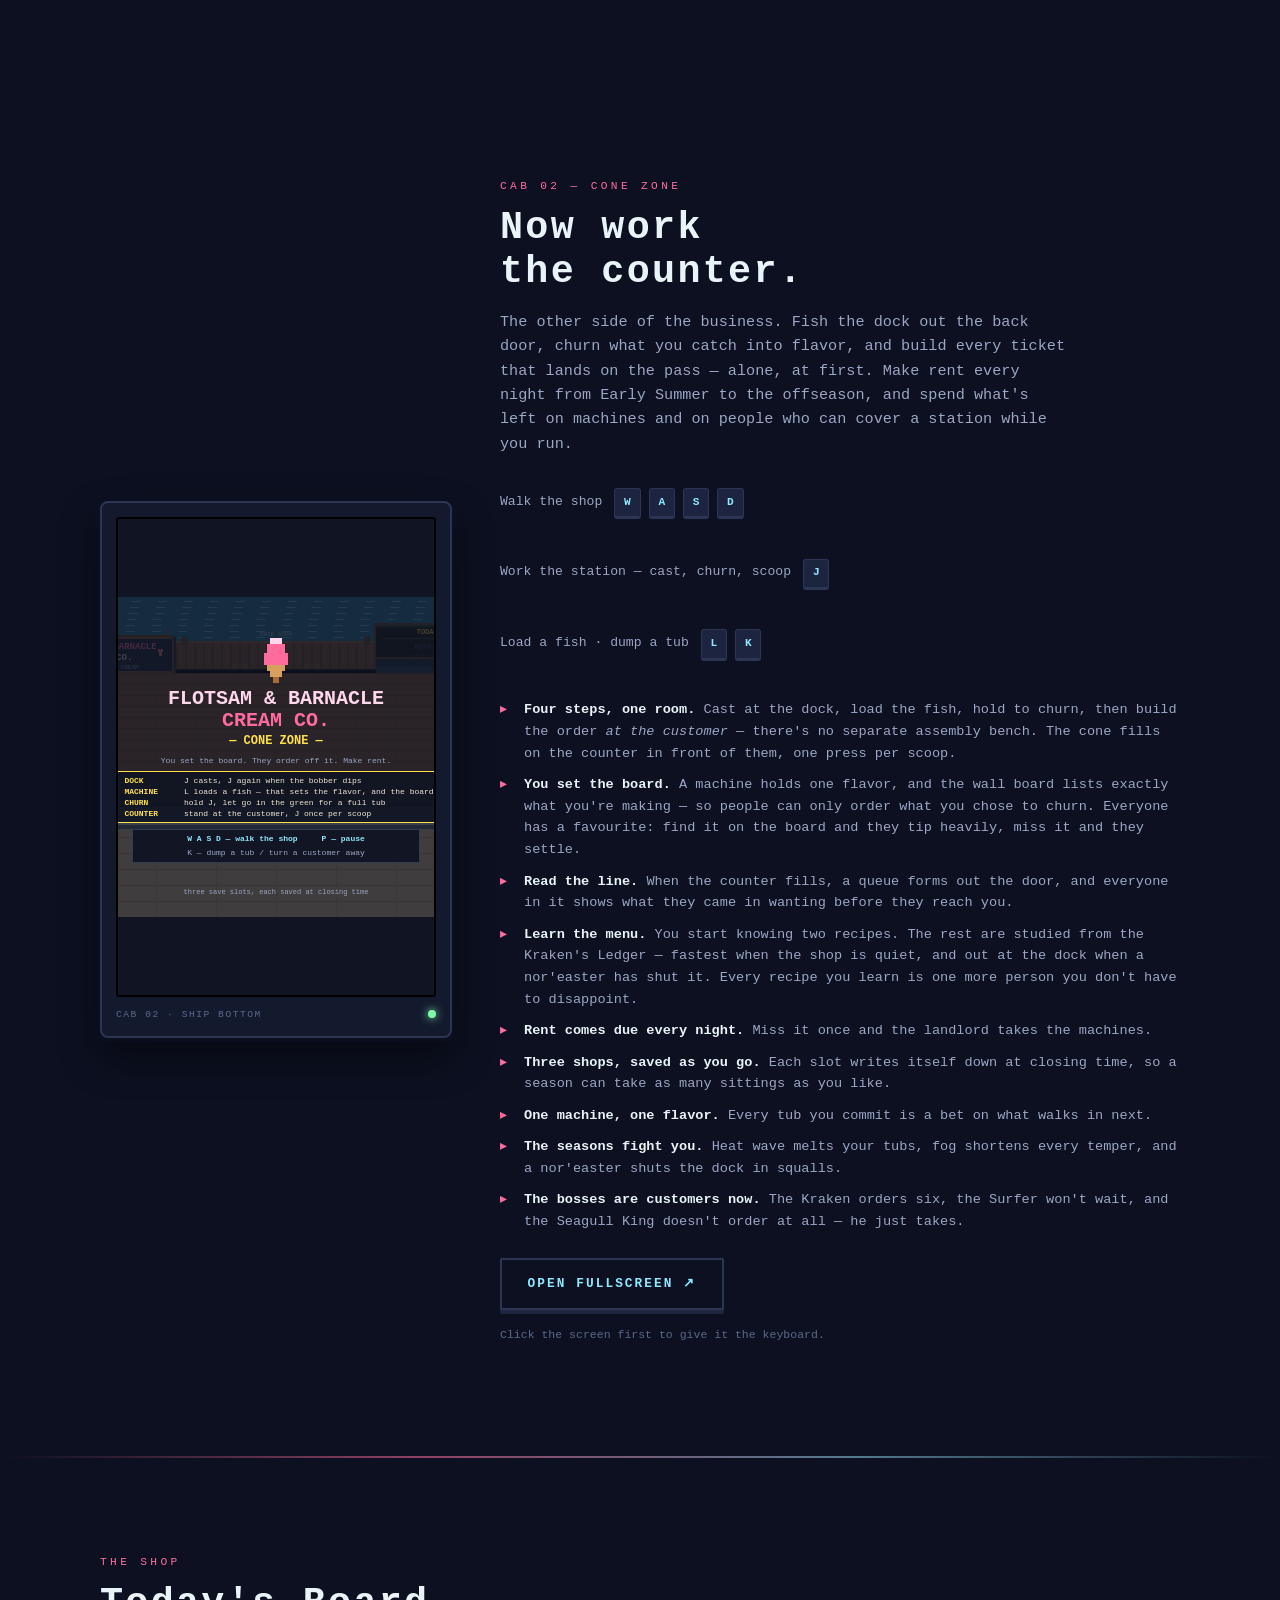
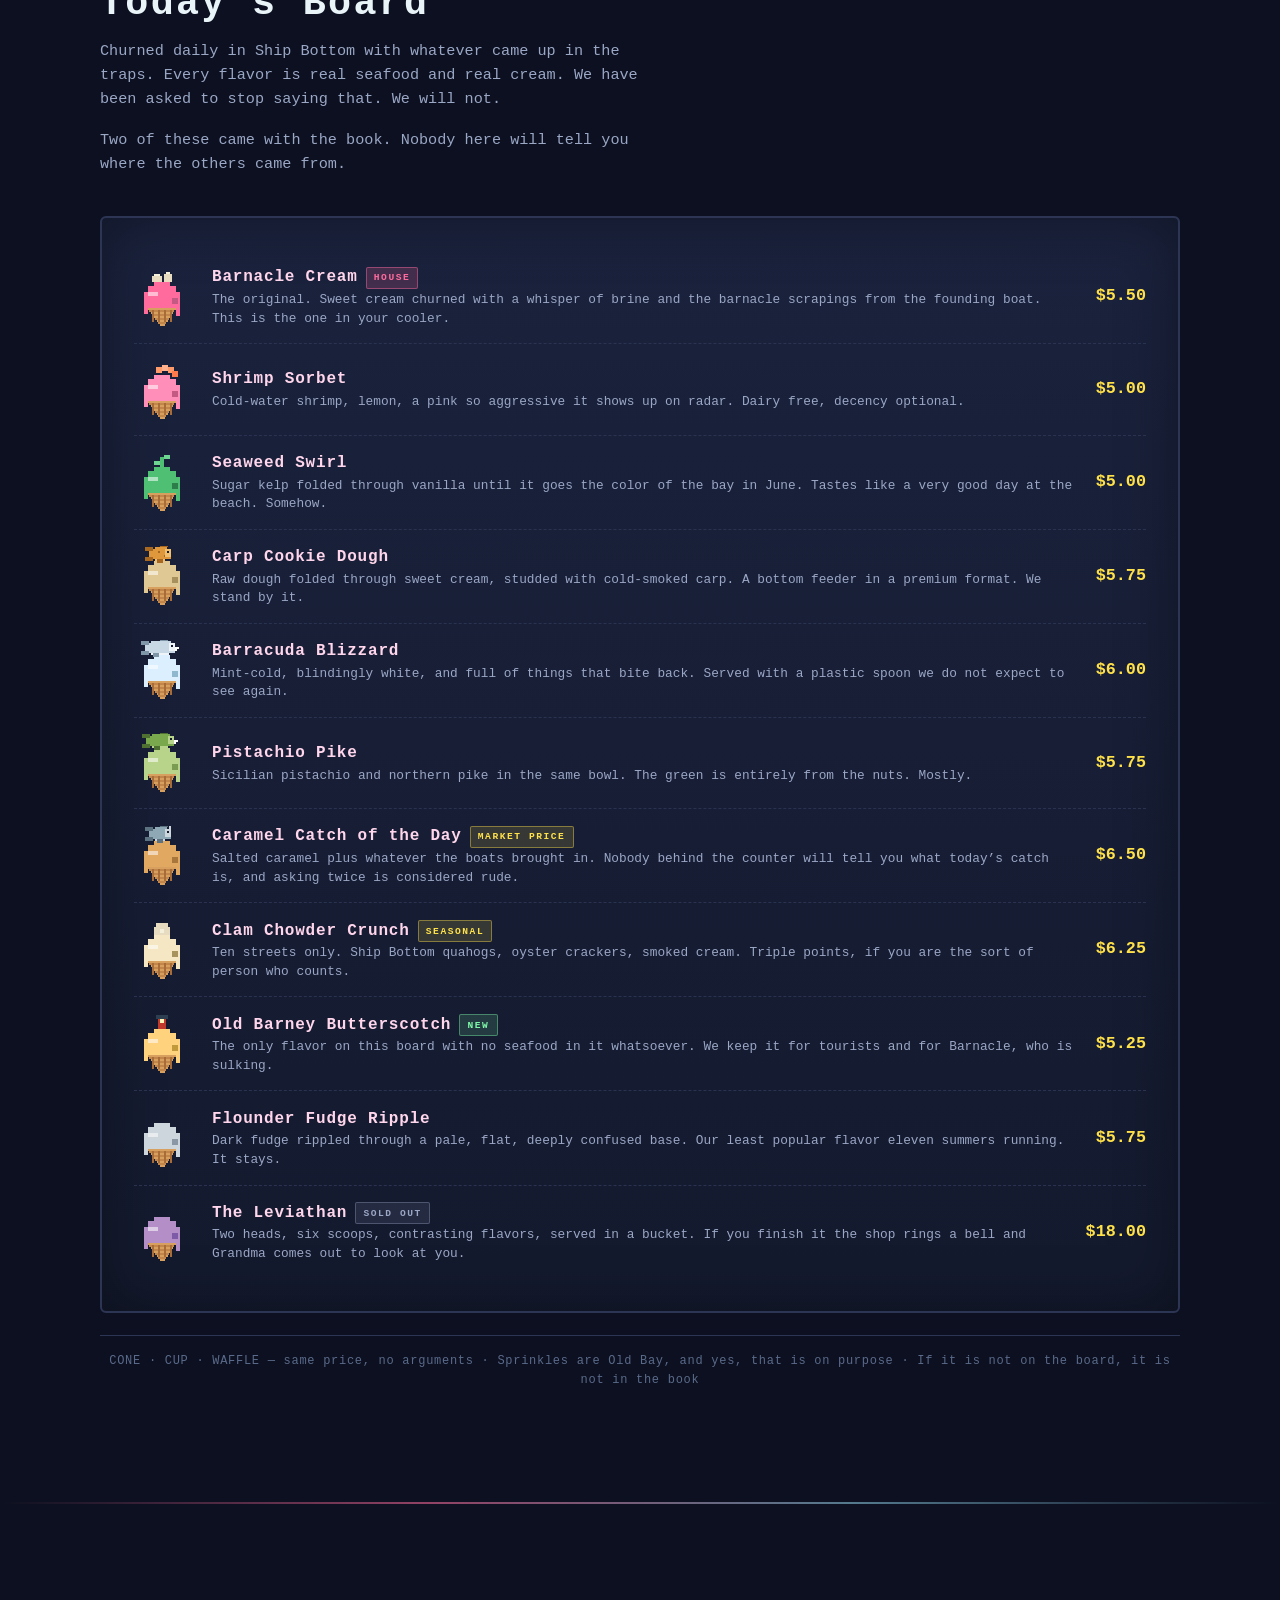
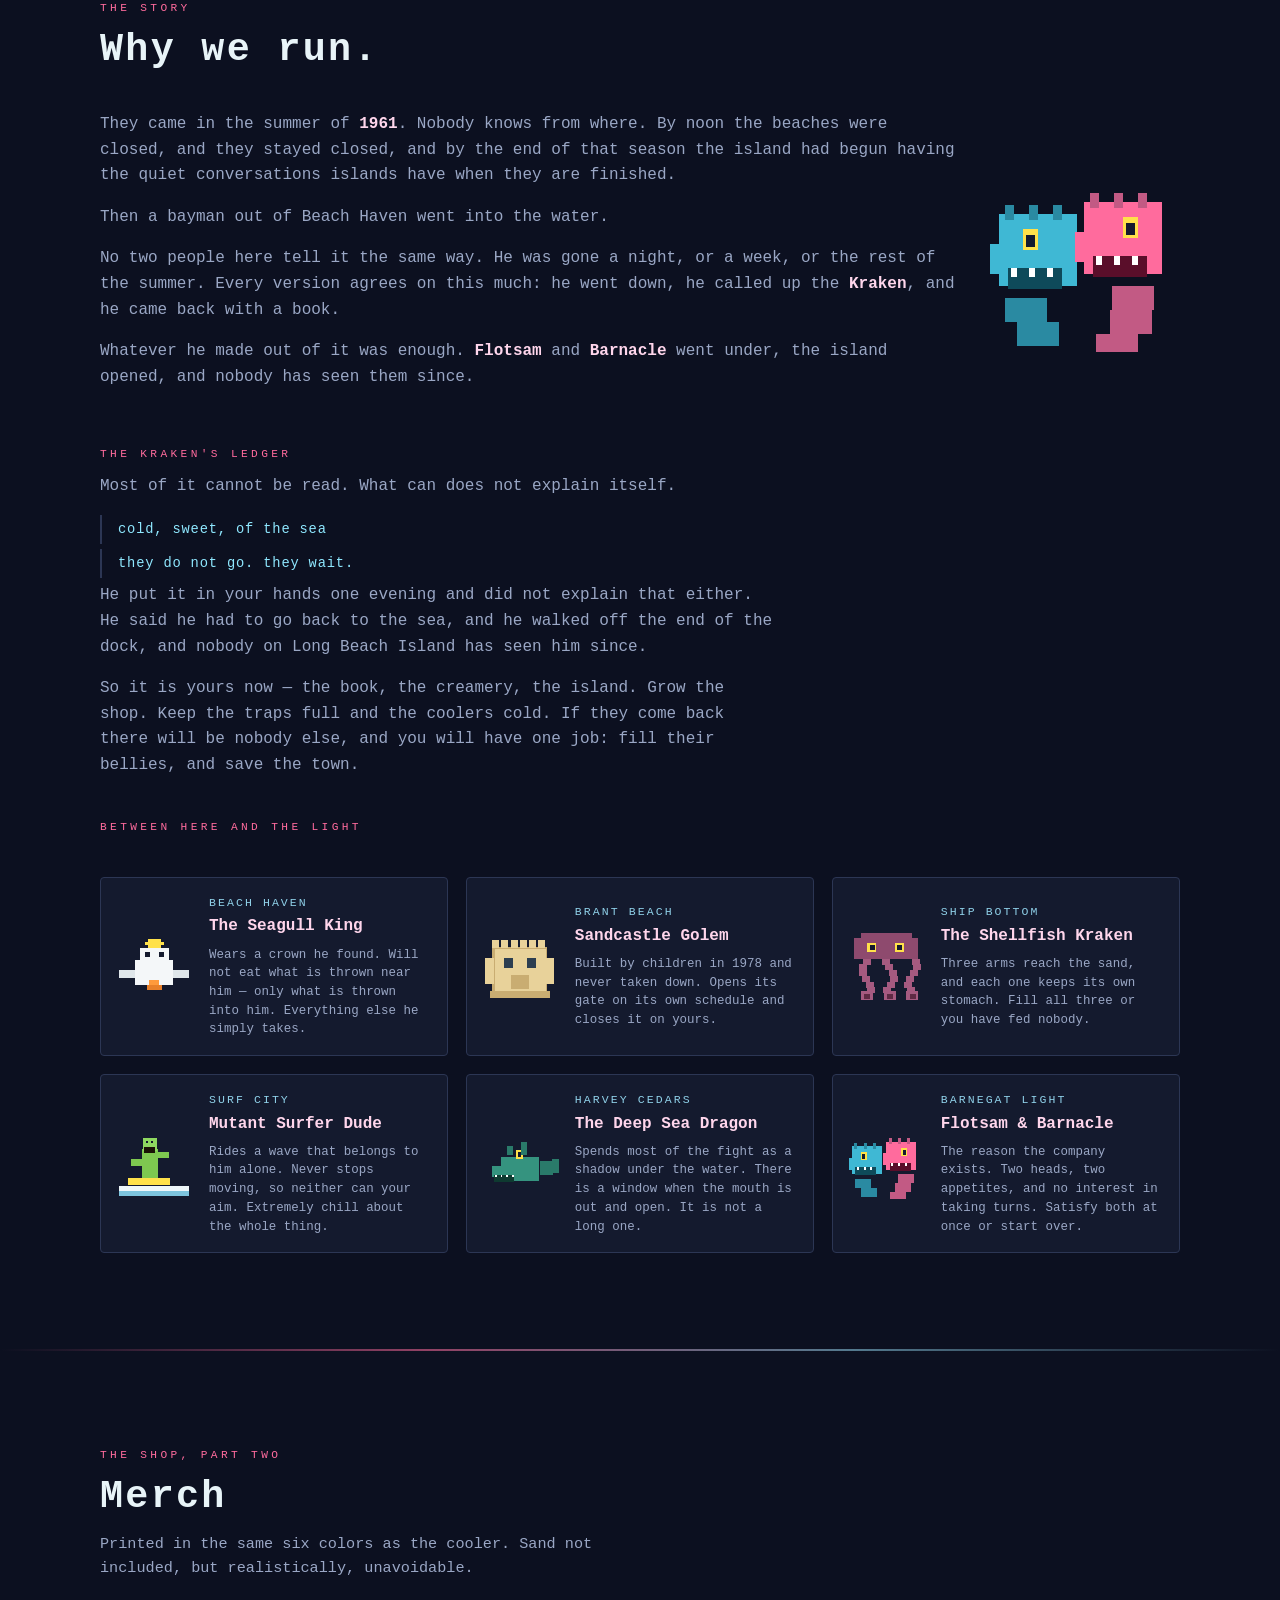
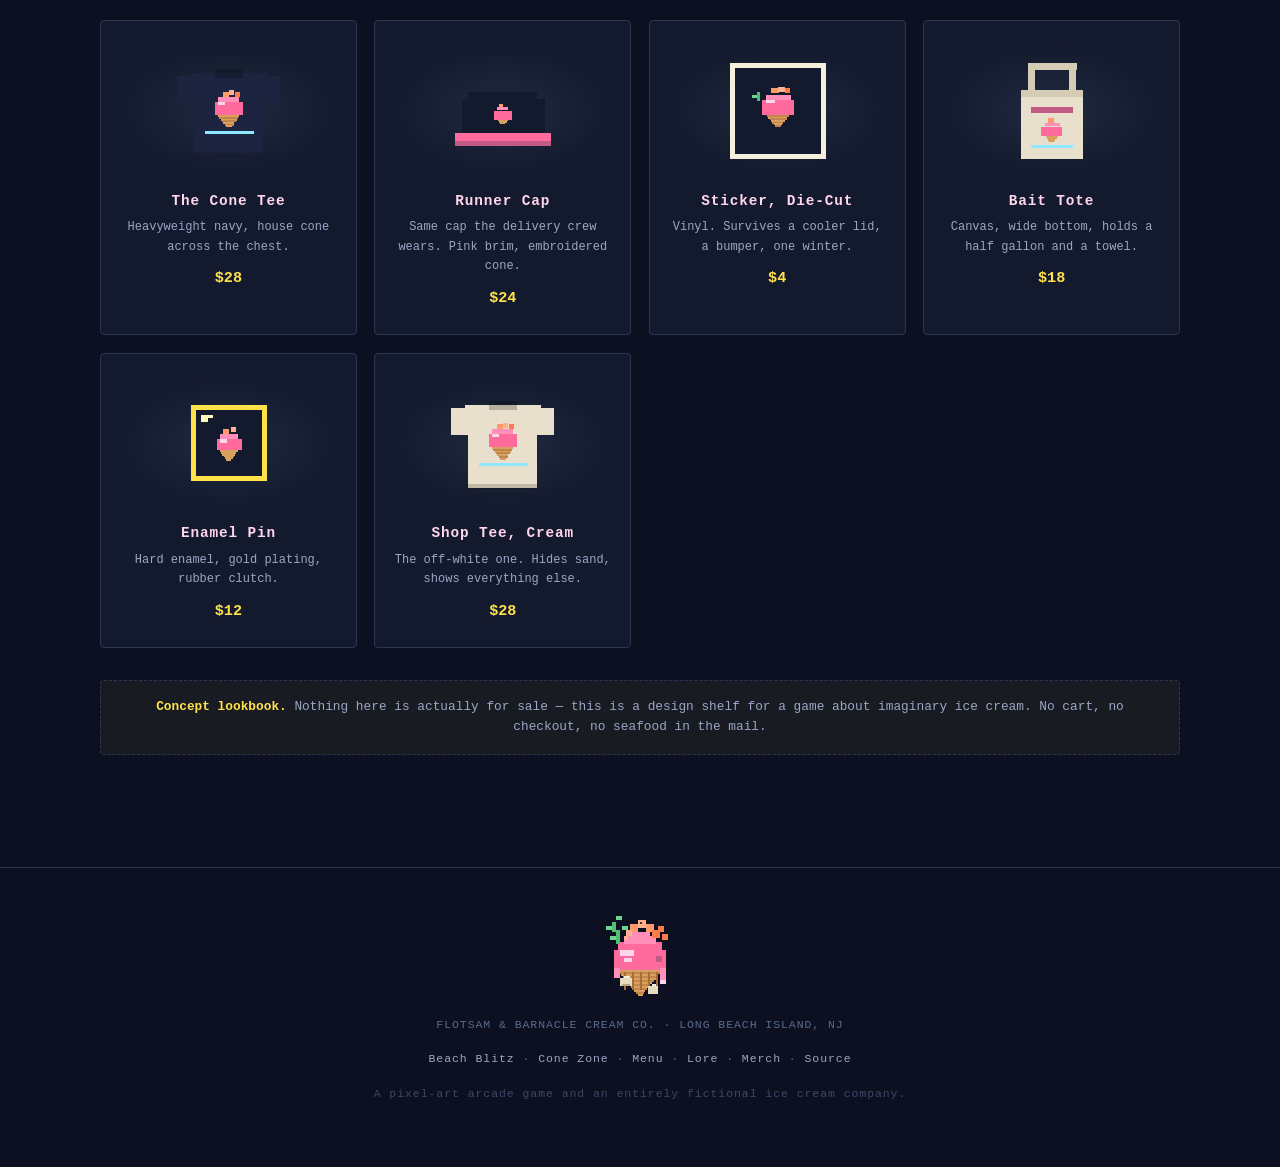
==== commit 5657cc63: "Cut the lore down to what the island actually knows 243 words, from 580. Everything that explained i" ====
--- a/index.html
+++ b/index.html
@@ -170,7 +170,7 @@
         seafood and real cream. We have been asked to stop saying that. We will not.
       </p>
       <p class="lede" style="margin-top:0.6rem">
-        Two of these came with the book. The rest arrived later, in handwriting that was not ours.
+        Two of these came with the book. Nobody here will tell you where the others came from.
       </p>
     </div>
 
@@ -178,7 +178,7 @@
 
     <p class="menu-note">
       CONE · CUP · WAFFLE — same price, no arguments · Sprinkles are Old Bay, and yes, that is on purpose
-      · Anything not on the board is not in the book yet
+      · If it is not on the board, it is not in the book
     </p>
   </div>
 </section>
@@ -196,31 +196,21 @@
     <div class="lore-lead">
       <div class="lore-body">
         <p>
-          Nobody knows where they came from. One morning in the summer of <strong>1961</strong>
-          there were two heads in the water beneath the light at Barnegat, and by noon every
-          beach on the island was closed. <strong>Flotsam</strong> is blue, and patient, and will
-          wait his turn. <strong>Barnacle</strong> is pink, and will not.
+          They came in the summer of <strong>1961</strong>. Nobody knows from where. By noon the
+          beaches were closed, and they stayed closed, and by the end of that season the island
+          had begun having the quiet conversations islands have when they are finished.
         </p>
         <p>
-          They are enormous. They are always hungry. And when they are hungry, nobody gets to
-          the beach.
+          Then a bayman out of Beach Haven went into the water.
         </p>
         <p>
-          That summer the island tried everything it could think of, and then the things nobody
-          wanted to say out loud, and then it began having the quiet conversations islands have
-          when they are finished.
+          No two people here tell it the same way. He was gone a night, or a week, or the rest of
+          the summer. Every version agrees on this much: he went down, he called up the
+          <strong>Kraken</strong>, and he came back with a book.
         </p>
         <p>
-          One man went into the water.
-        </p>
-        <p>
-          He was a bayman out of Beach Haven, and no two people here will give you the same name
-          for him. He took his boat past the inlet, past the shelf, out to where the charts stop
-          being any use — and he went down, and he called up the <strong>Kraken</strong>, and he
-          asked it for help.
-        </p>
-        <p>
-          It gave him a book.
+          Whatever he made out of it was enough. <strong>Flotsam</strong> and
+          <strong>Barnacle</strong> went under, the island opened, and nobody has seen them since.
         </p>
       </div>
       <div class="lore-art"><span id="loreTwins"></span></div>
@@ -229,49 +219,23 @@
     <div class="lore-body" style="margin-top:2.5rem; max-width:70ch">
       <p class="eyebrow" style="margin-bottom:0.6rem">The Kraken's Ledger</p>
       <p>
-        He came back at dawn with an empty hold. What he traded for it, he never said. The book
-        was waterlogged and cold and far heavier than it looked, and it held
-        <strong>two recipes and a great many empty pages</strong>. He churned the first one in a
-        bait freezer behind the docks — sweet cream, a whisper of brine, the barnacle scrapings
-        off his own hull. Both heads went under before sundown. The island opened the next
-        morning.
-      </p>
+        Most of it cannot be read. What can does not explain itself.
+      </p>
+      <p class="ledger-line">cold, sweet, of the sea</p>
+      <p class="ledger-line">they do not go. they wait.</p>
       <p>
-        The terms came with it, four words long: <em>cold, sweet, of the sea</em>. People assume
-        the seafood is a gimmick. It is a specification — the twins will refuse anything that is
-        merely food. Everything else about this company is downstream of that one line: the shop
-        stands in <strong>Ship Bottom</strong> with a dock out the back door because the recipes
-        want what comes out of <em>this</em> water, and <strong>the cream has to arrive cold</strong>,
-        which is why the coolers go north at first light and why August is the worst month of the
-        year.
+        He put it in your hands one evening and did not explain that either. He said he had to go
+        back to the sea, and he walked off the end of the dock, and nobody on Long Beach Island
+        has seen him since.
       </p>
       <p>
-        The pages did not stay empty. They fill after a good day — send the water home with
-        something it actually wanted and by closing there is more in the book than there was at
-        open. The handwriting is not consistent. Some of it is not handwriting. Everyone on this
-        island has seen the Kraken; it comes into the Ship Bottom shop most weeks, orders six,
-        and waits its turn like anybody else. Nobody has ever asked it about the book. Asking
-        would mean admitting we know where it came from, and then, presumably, we would have to
-        stop taking it.
-      </p>
-      <p>
-        Then one evening he put the Ledger in your hands. He did not explain it. He said he had
-        to go back to the sea, and he walked down off the end of the dock, and nobody on Long
-        Beach Island has seen him since.
-      </p>
-      <p>
-        So it is yours now — the book, the creamery, and the island. Grow the shop. Fill the
-        empty pages. Keep the traps full and the coolers cold, and remember that every town
-        between here and the lighthouse has grown something of its own that expects to be fed
-        first.
-      </p>
-      <p>
-        <strong>Flotsam</strong> and <strong>Barnacle</strong> are asleep under the light at
-        Barnegat. They will not be asleep forever. When they surface there will be nobody else —
-        so fill their bellies, and save the town.
-      </p>
-    </div>
-
+        So it is yours now — the book, the creamery, the island. Grow the shop. Keep the traps
+        full and the coolers cold. If they come back there will be nobody else, and you will have
+        one job: fill their bellies, and save the town.
+      </p>
+    </div>
+
+    <p class="eyebrow" style="margin-top:2.5rem">Between here and the light</p>
     <div class="towns grid g2" id="townGrid"></div>
   </div>
 </section>
--- a/assets/site.css
+++ b/assets/site.css
@@ -195,6 +195,12 @@
 .lore-body p { color: var(--muted); }
 /* an eyebrow inside the lore body still wants to look like an eyebrow */
 .lore-body p.eyebrow { color: var(--cream); }
+/* fragments transcribed out of the Ledger — what little of it can be read */
+.lore-body p.ledger-line {
+  font-family: var(--mono); font-size: 0.86rem; letter-spacing: 0.06em;
+  color: var(--cyan-nt); margin: 0.35rem 0 0.35rem 0;
+  padding: 0.2rem 0 0.2rem 1rem; border-left: 2px solid var(--line);
+}
 .lore-body strong { color: var(--cream-lt); font-weight: 700; }
 
 .towns { margin-top: 2.5rem; }
